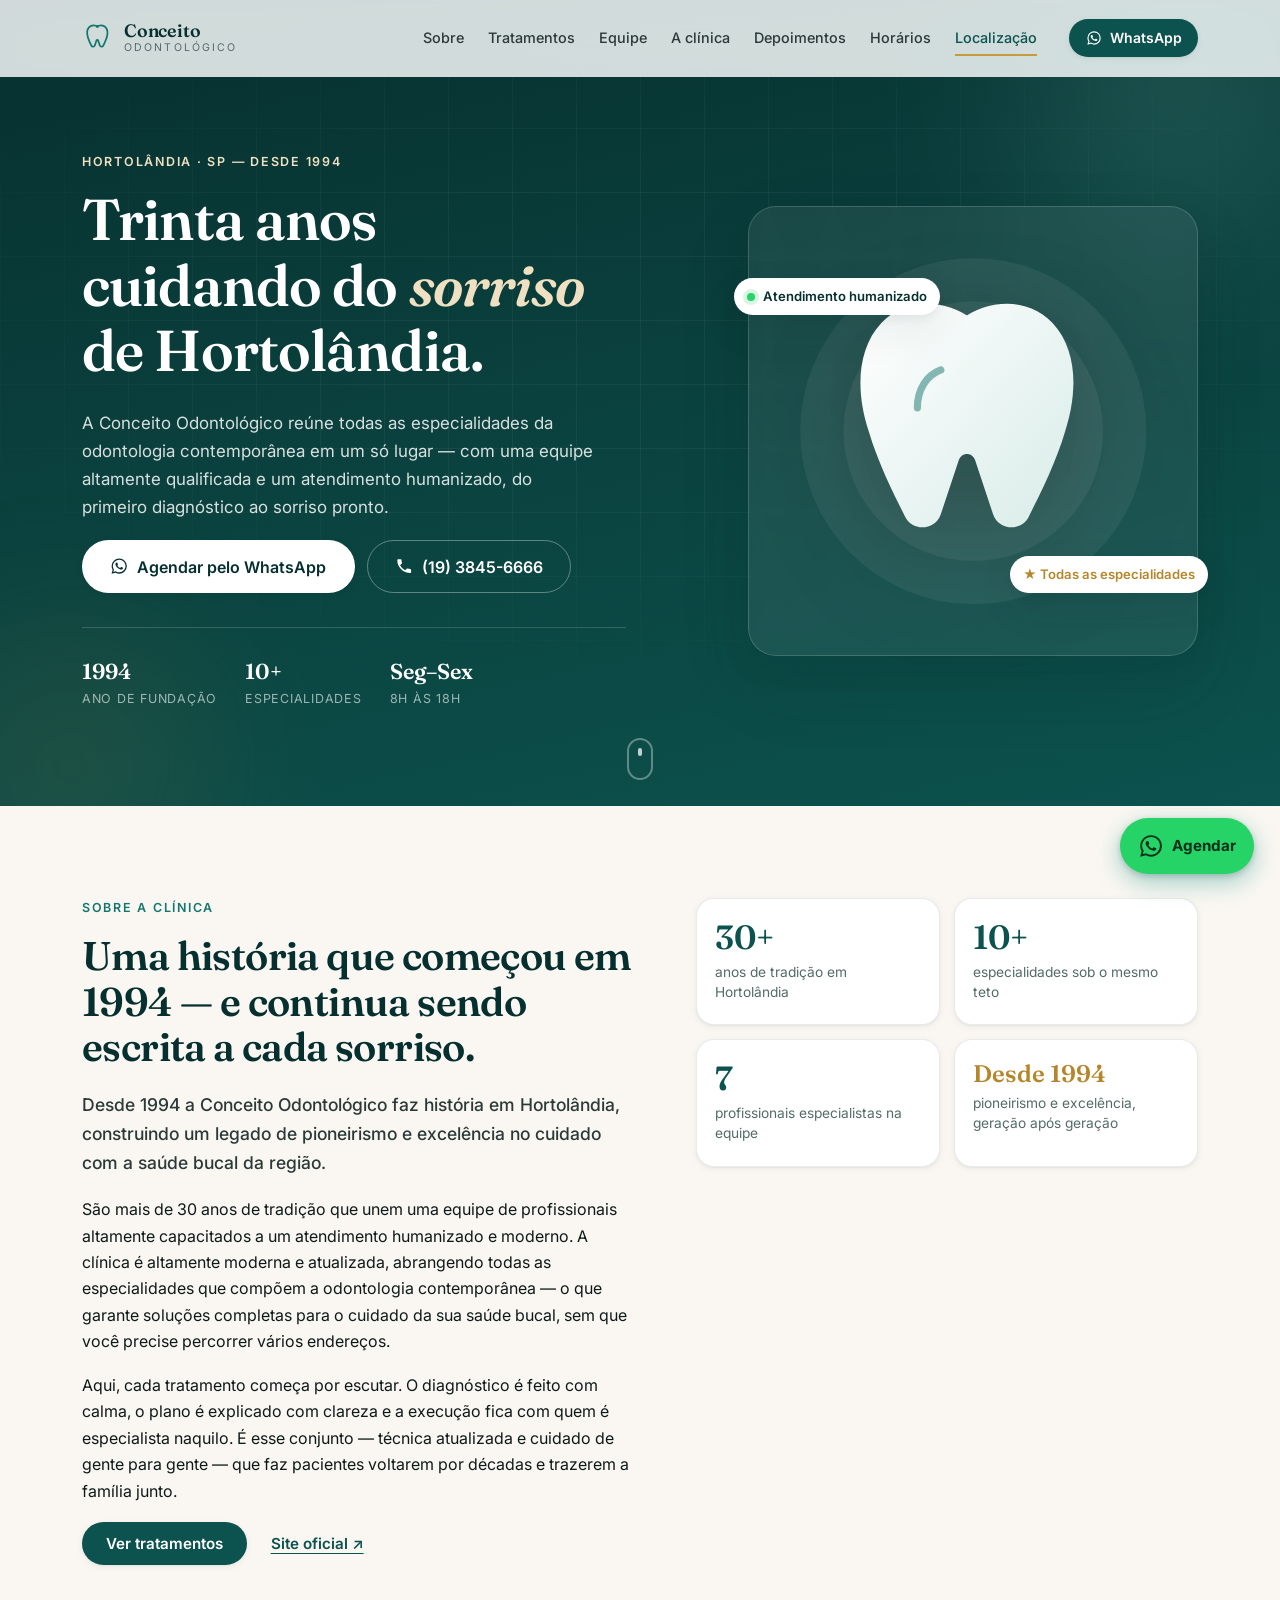
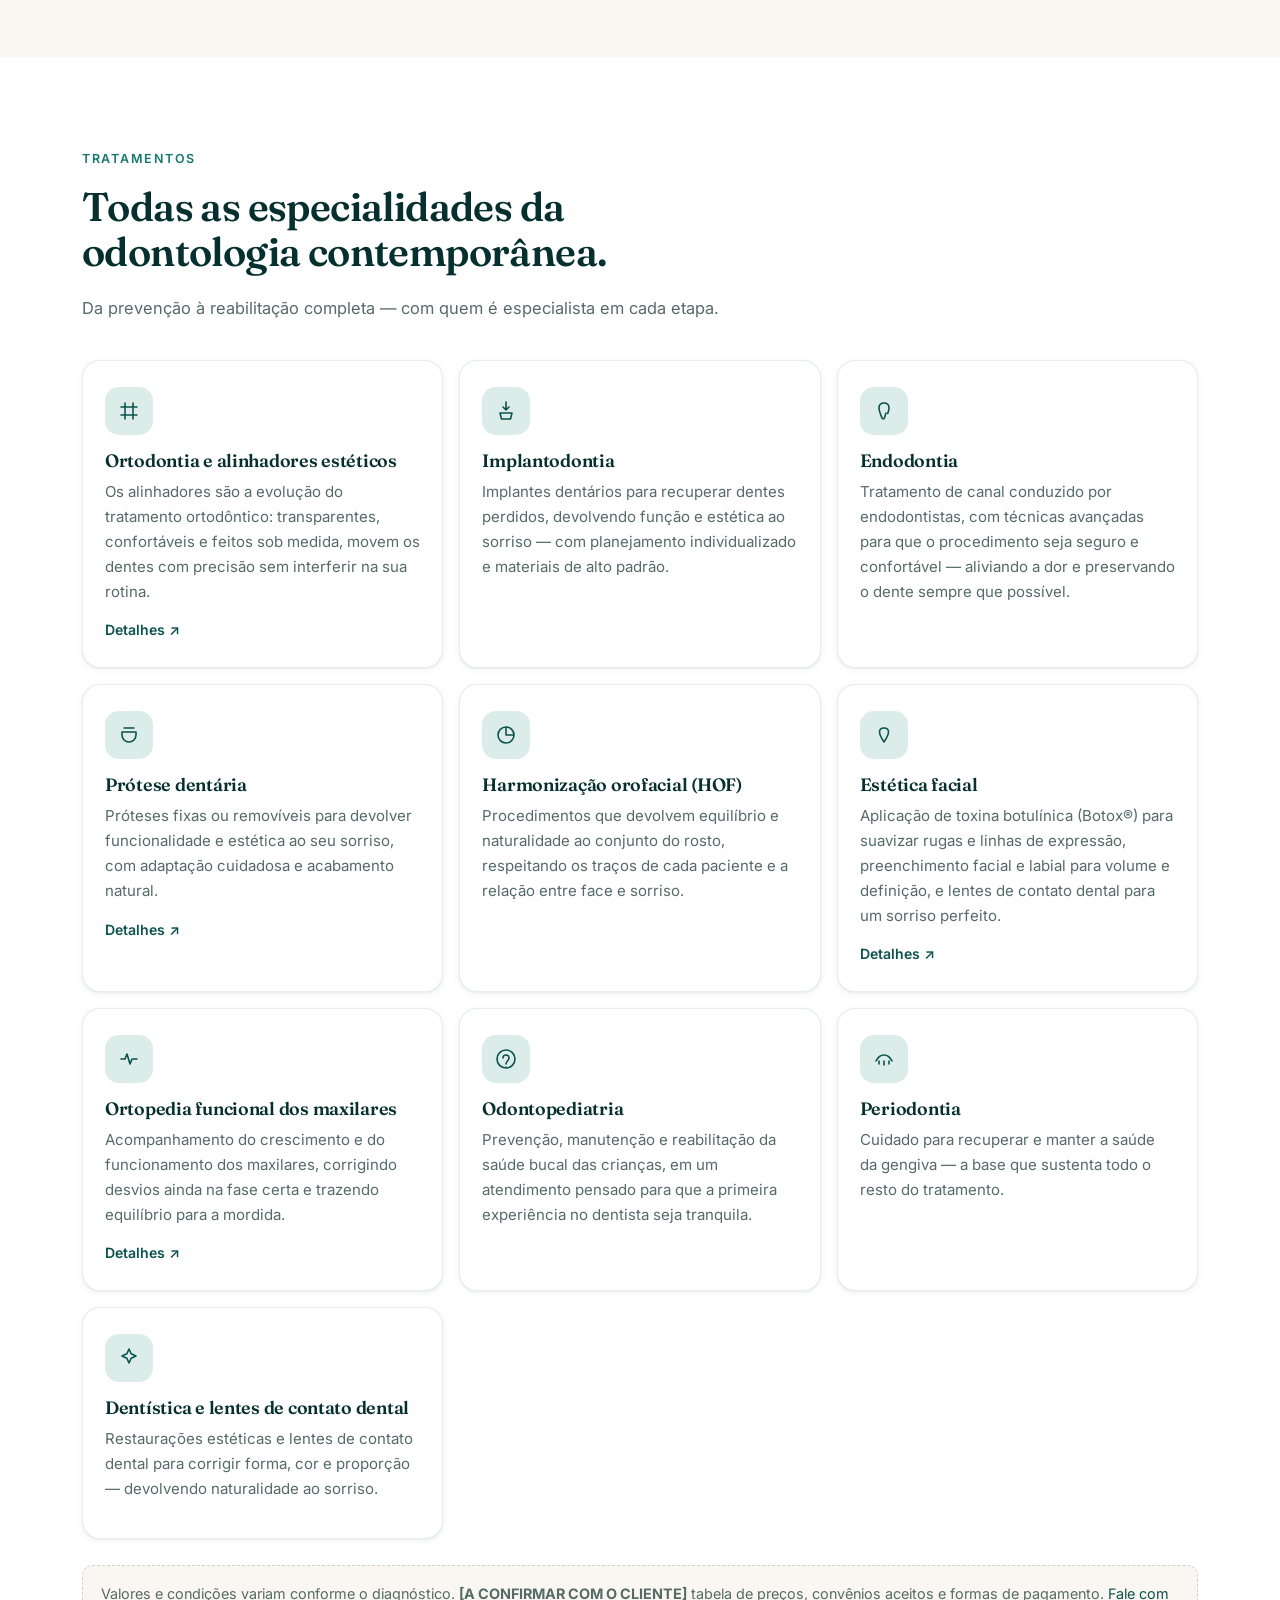
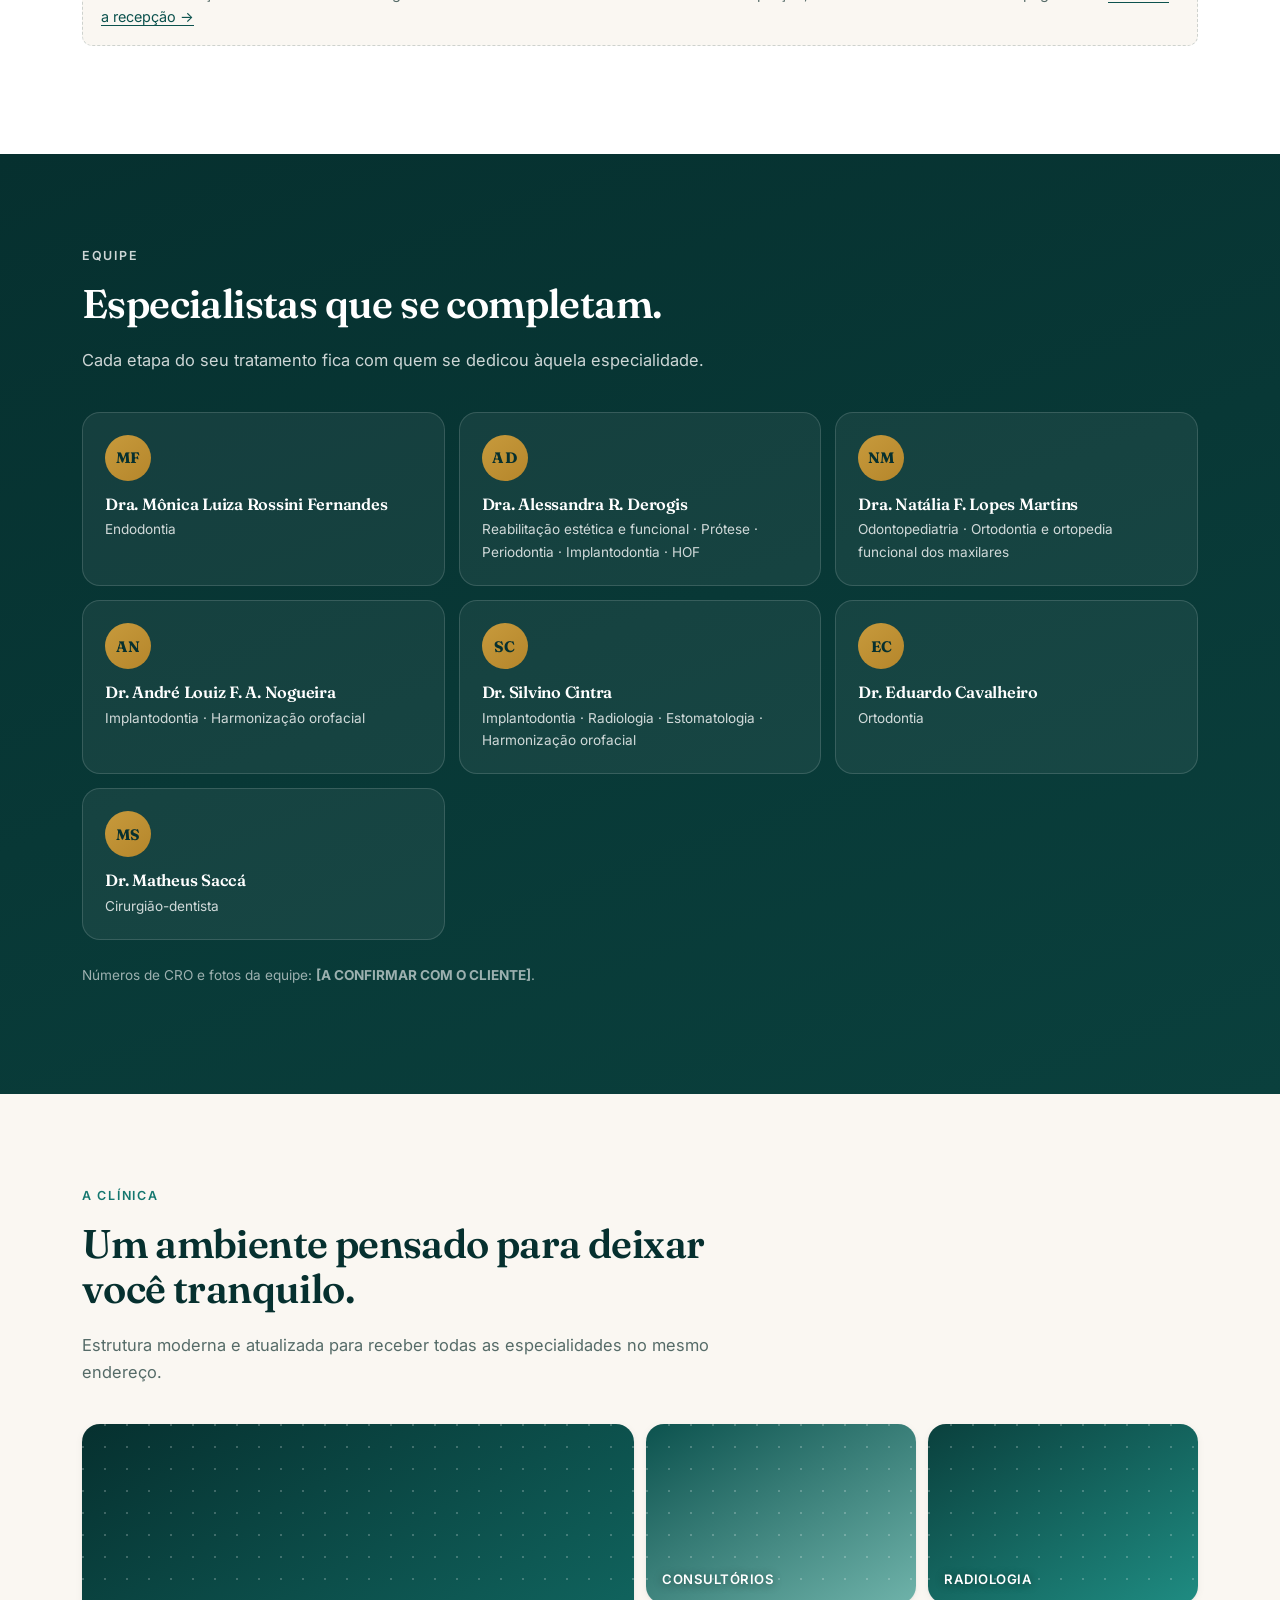
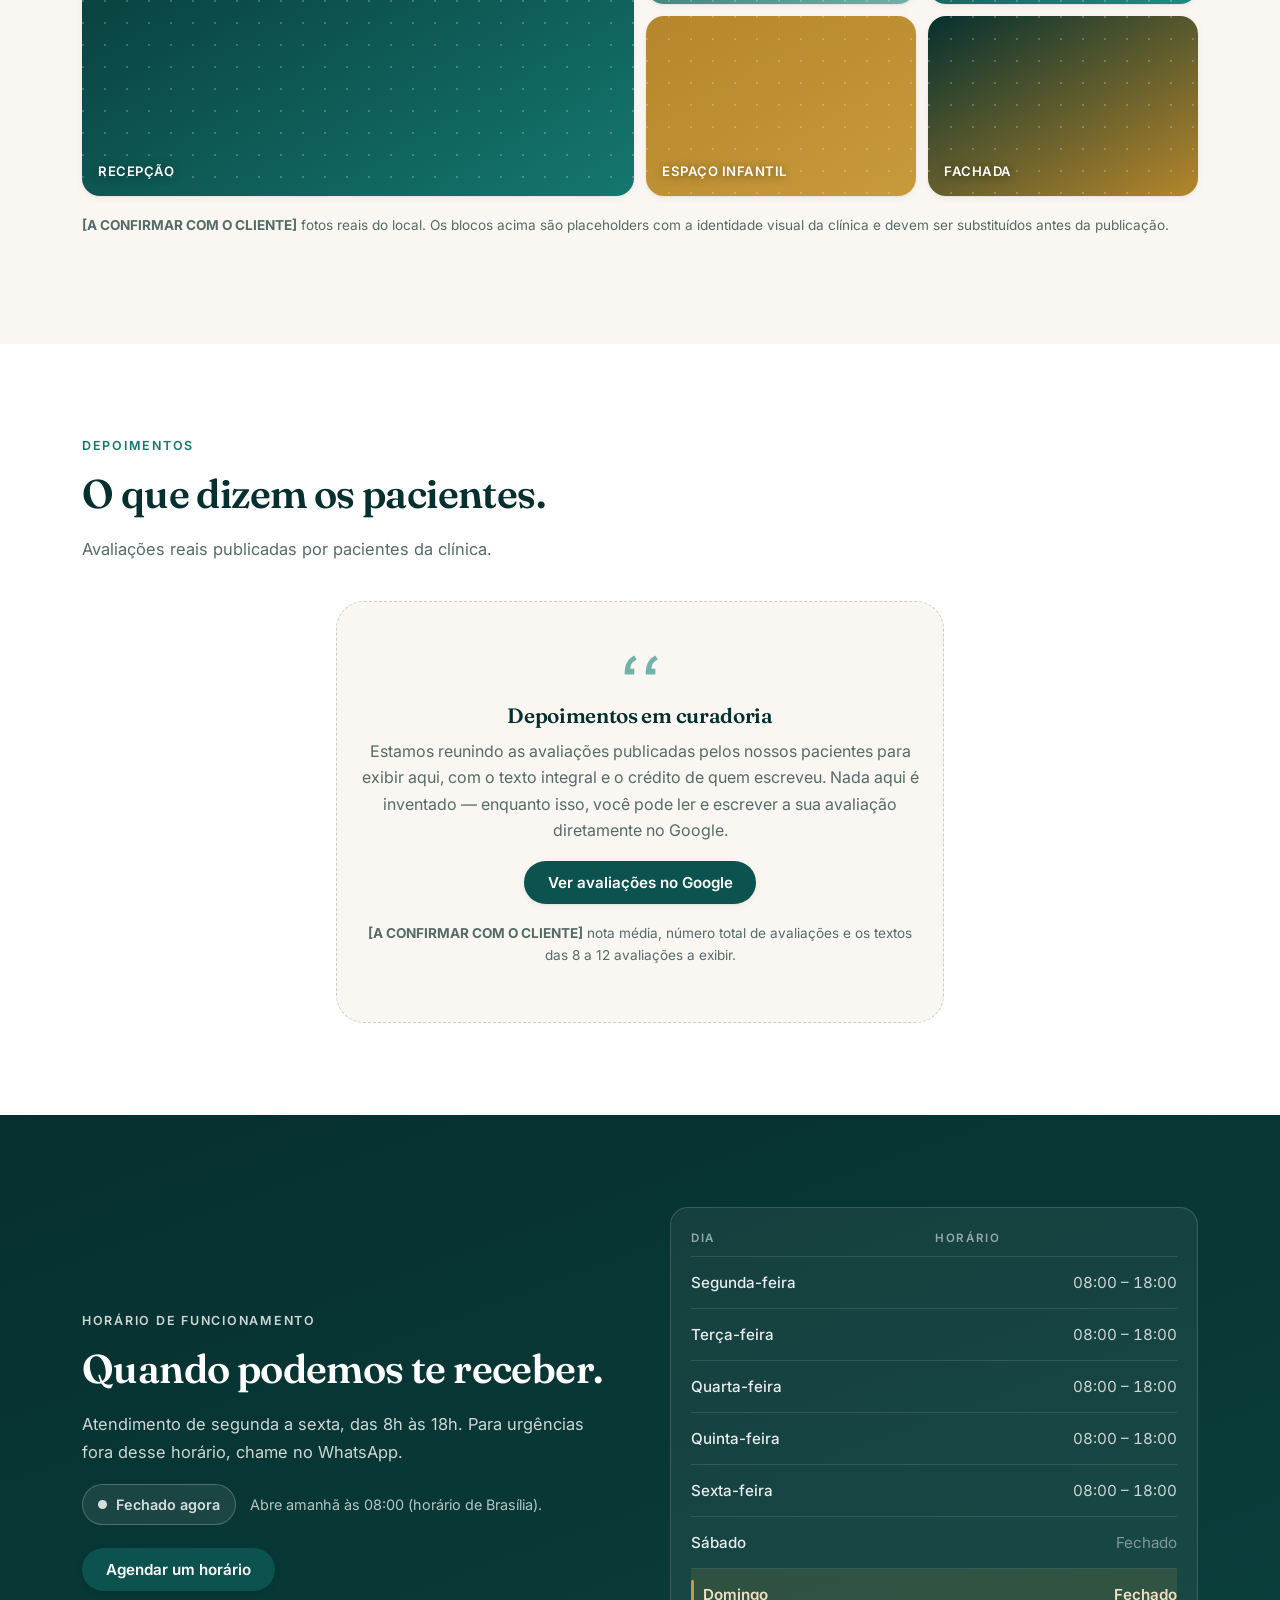
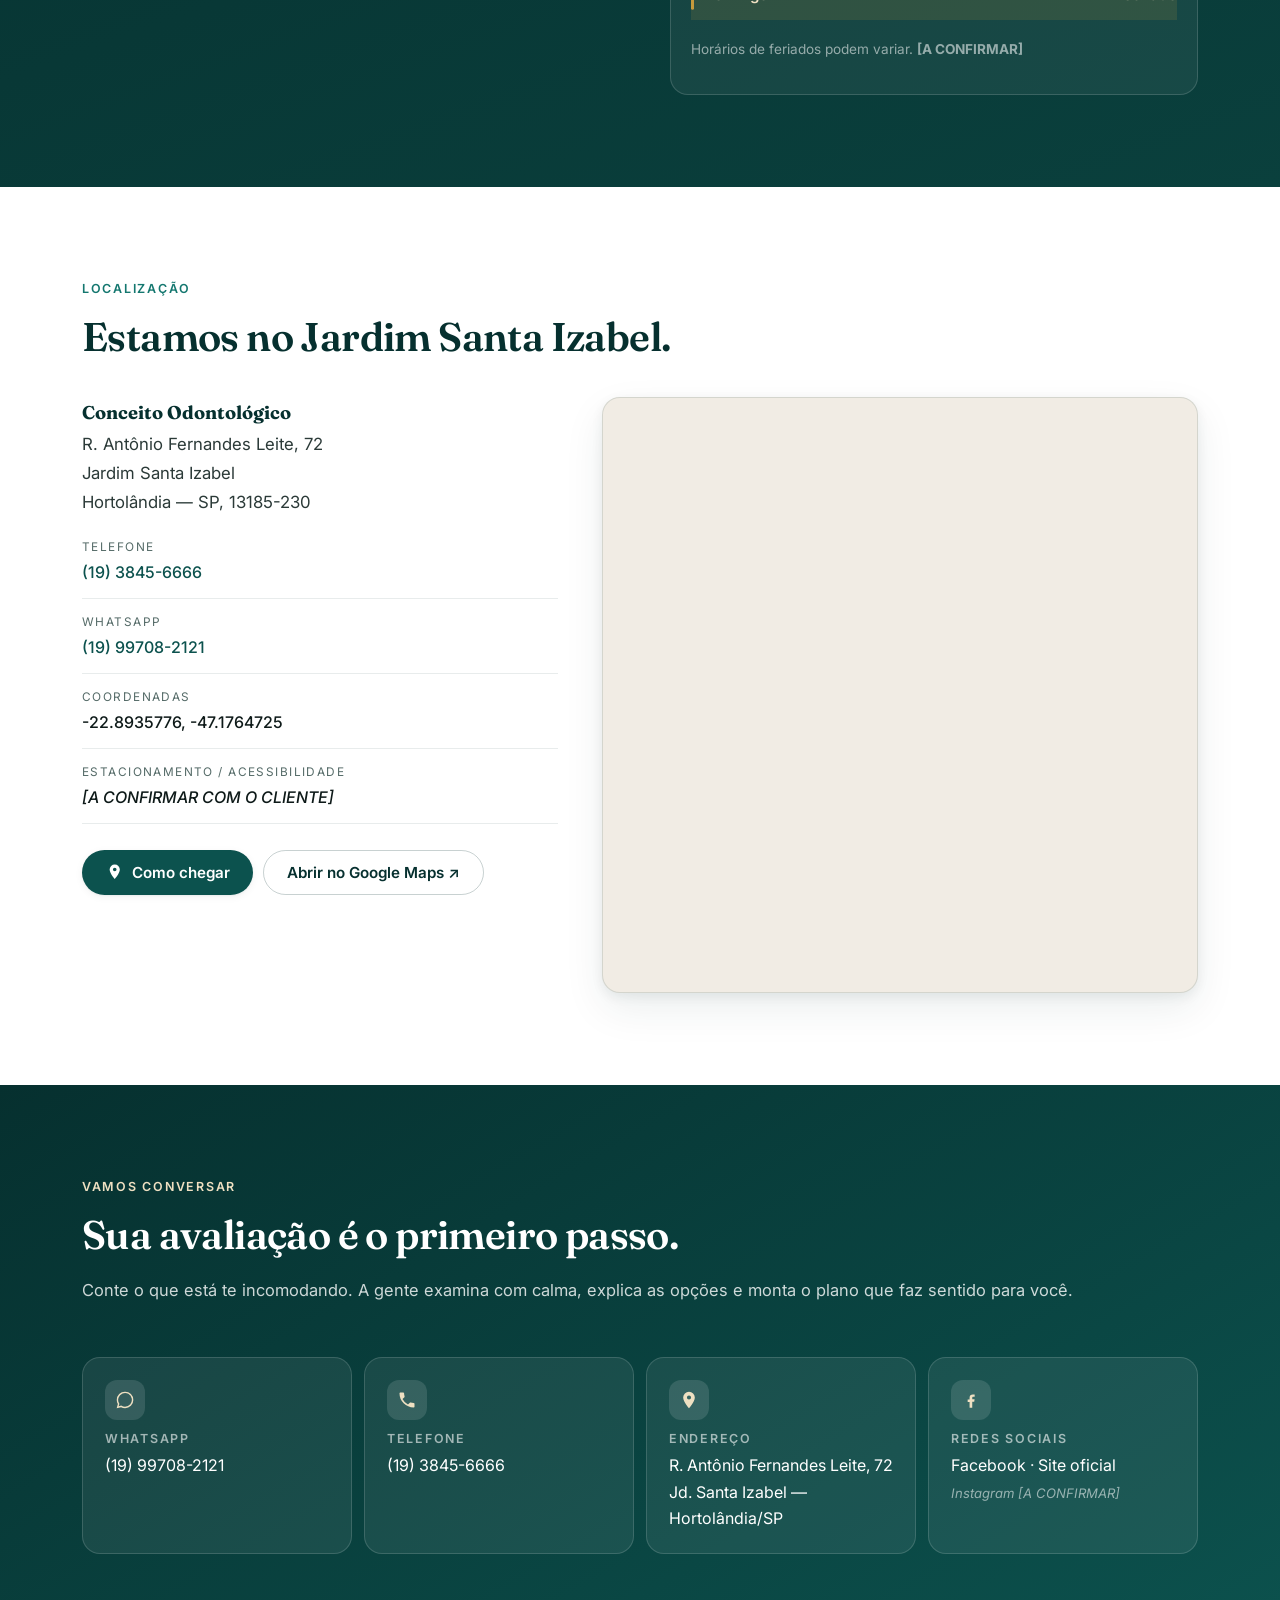
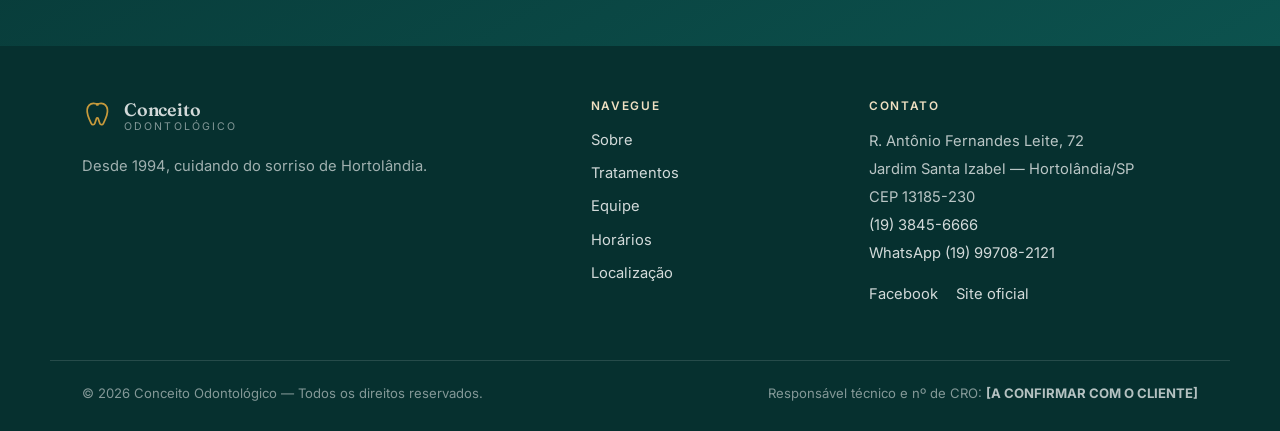
==== conceito-odontologico/conceito-odontologico.html @ 45c4c4d8 "Add single-file HTML build of the site Adds build-standalone.py, which inlines css/styles.css, js/ma" ====
<!DOCTYPE html>
<html lang="pt-BR">
<head>
<meta charset="utf-8">
<meta name="viewport" content="width=device-width, initial-scale=1, viewport-fit=cover">
<title>Conceito Odontológico — Clínica Odontológica em Hortolândia/SP | Desde 1994</title>
<meta name="description" content="Clínica odontológica completa em Hortolândia/SP desde 1994. Implantes, ortodontia e alinhadores, endodontia, prótese, odontopediatria e harmonização orofacial. R. Antônio Fernandes Leite, 72 — Jardim Santa Izabel. (19) 3845-6666.">
<meta name="theme-color" content="#06302F">
<meta name="author" content="Conceito Odontológico">
<link rel="canonical" href="https://conceitoodontologico.com.br/">
<link rel="icon" href="[data-uri]" type="image/svg+xml">
<link rel="apple-touch-icon" href="[data-uri]">

<!-- Open Graph / Social -->
<meta property="og:type" content="website">
<meta property="og:locale" content="pt_BR">
<meta property="og:site_name" content="Conceito Odontológico">
<meta property="og:title" content="Conceito Odontológico — 30 anos cuidando do sorriso de Hortolândia">
<meta property="og:description" content="Clínica odontológica completa em Hortolândia/SP desde 1994. Implantes, ortodontia, endodontia, prótese, odontopediatria e harmonização orofacial.">
<meta property="og:url" content="https://conceitoodontologico.com.br/">
<meta property="og:image" content="https://conceitoodontologico.com.br/assets/og-image.png">
<meta property="og:image:width" content="1200">
<meta property="og:image:height" content="630">
<meta property="og:image:alt" content="Conceito Odontológico — clínica odontológica em Hortolândia desde 1994">
<meta name="twitter:card" content="summary_large_image">
<meta name="twitter:title" content="Conceito Odontológico — 30 anos cuidando do sorriso de Hortolândia">
<meta name="twitter:description" content="Clínica odontológica completa em Hortolândia/SP desde 1994.">
<meta name="twitter:image" content="https://conceitoodontologico.com.br/assets/og-image.png">

<!-- Fontes -->
<link rel="preconnect" href="https://fonts.googleapis.com">
<link rel="preconnect" href="https://fonts.gstatic.com" crossorigin>
<link rel="stylesheet" href="https://fonts.googleapis.com/css2?family=Fraunces:opsz,wght@9..144,400;9..144,500;9..144,600;9..144,700&family=Inter:wght@400;500;600;700&display=swap">
<style>
/* =========================================================
   Conceito Odontológico — Hortolândia/SP
   Direção visual: verde petróleo (confiança clínica) +
   dourado suave (30 anos de tradição) sobre neutros quentes.
   Tipografia: Fraunces (títulos) + Inter (texto).
   Mobile-first. Sem frameworks.
   ========================================================= */

/* ---------- Tokens ---------- */
:root {
  --bone:        #FAF7F2;
  --bone-deep:   #F1ECE4;
  --white:       #FFFFFF;
  --ink:         #0E1A19;
  --ink-soft:    #2B3A38;
  --muted:       #556B68;

  --brand-900:   #06302F;
  --brand-800:   #0A403D;
  --brand-700:   #0C524E;
  --brand-500:   #14776F;
  --brand-300:   #6FB3AA;
  --brand-100:   #DCEDE9;

  --gold:        #B5862B;
  --gold-bright: #C79A3C;
  --gold-soft:   #EFE0C2;

  --wa:          #25D366;
  --wa-dark:     #128C7E;

  --radius-sm:   10px;
  --radius:      18px;
  --radius-lg:   28px;

  --shadow-sm:   0 1px 2px rgba(6,48,47,.06), 0 2px 8px rgba(6,48,47,.05);
  --shadow:      0 4px 12px rgba(6,48,47,.07), 0 16px 40px rgba(6,48,47,.08);
  --shadow-lg:   0 10px 30px rgba(6,48,47,.10), 0 30px 70px rgba(6,48,47,.12);

  --font-display: "Fraunces", "Iowan Old Style", Georgia, "Times New Roman", serif;
  --font-body:    "Inter", -apple-system, BlinkMacSystemFont, "Segoe UI", Roboto, Helvetica, Arial, sans-serif;

  --wrap:        1180px;
  --gutter:      20px;
  --header-h:    68px;

  --ease:        cubic-bezier(.22,.61,.36,1);
}

/* ---------- Reset ---------- */
*, *::before, *::after { box-sizing: border-box; }
html { -webkit-text-size-adjust: 100%; scroll-behavior: smooth; scroll-padding-top: calc(var(--header-h) + 12px); }
body {
  margin: 0;
  background: var(--white);
  color: var(--ink);
  font-family: var(--font-body);
  font-size: 1rem;
  line-height: 1.65;
  -webkit-font-smoothing: antialiased;
  overflow-x: hidden;
}
img, svg, iframe { max-width: 100%; }
img { height: auto; display: block; }
h1, h2, h3 { font-family: var(--font-display); font-weight: 600; line-height: 1.14; letter-spacing: -.015em; margin: 0 0 .5em; }
p { margin: 0 0 1.1em; }
a { color: var(--brand-700); text-decoration-thickness: 1px; text-underline-offset: 3px; }
ul { margin: 0; padding: 0; }
li { list-style: none; }
address { font-style: normal; }
table { border-collapse: collapse; width: 100%; }

@media (prefers-reduced-motion: reduce) {
  html { scroll-behavior: auto; }
  *, *::before, *::after { animation-duration: .01ms !important; animation-iteration-count: 1 !important; transition-duration: .01ms !important; }
}

/* ---------- Utilidades ---------- */
.wrap { width: 100%; max-width: var(--wrap); margin-inline: auto; padding-inline: var(--gutter); }
.sr-only {
  position: absolute; width: 1px; height: 1px; padding: 0; margin: -1px;
  overflow: hidden; clip: rect(0 0 0 0); white-space: nowrap; border: 0;
}
.skip-link {
  position: absolute; left: -9999px; top: 0; z-index: 200;
  background: var(--brand-900); color: var(--white);
  padding: 12px 18px; border-radius: 0 0 var(--radius-sm) 0; font-weight: 600;
}
.skip-link:focus { left: 0; }

:focus-visible {
  outline: 3px solid var(--gold-bright);
  outline-offset: 3px;
  border-radius: 4px;
}

.eyebrow {
  font-size: .78rem; font-weight: 600; letter-spacing: .14em; text-transform: uppercase;
  color: var(--brand-500); margin: 0 0 .9rem;
}
.eyebrow-light { color: var(--gold-soft); }

.ico { width: 1.15em; height: 1.15em; flex: none; }

/* ---------- Botões ---------- */
.btn {
  display: inline-flex; align-items: center; justify-content: center; gap: .55em;
  font-family: var(--font-body); font-weight: 600; font-size: .95rem; line-height: 1;
  padding: .85em 1.5em; border-radius: 999px; border: 1.5px solid transparent;
  text-decoration: none; cursor: pointer;
  transition: transform .22s var(--ease), background-color .22s var(--ease), box-shadow .22s var(--ease), color .22s var(--ease), border-color .22s var(--ease);
}
.btn:hover { transform: translateY(-2px); }
.btn:active { transform: translateY(0); }
.btn-sm { padding: .68em 1.1em; font-size: .875rem; }
.btn-lg { padding: 1em 1.7em; font-size: 1rem; }

.btn-primary { background: var(--brand-700); color: var(--white); box-shadow: var(--shadow-sm); }
.btn-primary:hover { background: var(--brand-900); box-shadow: var(--shadow); }

.btn-ghost { background: transparent; color: var(--brand-900); border-color: rgba(6,48,47,.22); }
.btn-ghost:hover { border-color: var(--brand-700); background: var(--brand-100); }
.btn-ghost.btn-dark { color: var(--brand-900); }

.btn-link {
  background: none; padding: .85em .2em; color: var(--brand-700);
  text-decoration: underline; text-underline-offset: 4px;
}
.btn-link:hover { color: var(--brand-900); }

/* ---------- Header ---------- */
.site-header {
  position: fixed; inset: 0 0 auto 0; z-index: 100;
  background: rgba(255,255,255,.82);
  backdrop-filter: saturate(160%) blur(14px);
  -webkit-backdrop-filter: saturate(160%) blur(14px);
  border-bottom: 1px solid transparent;
  transition: box-shadow .3s var(--ease), border-color .3s var(--ease), background-color .3s var(--ease);
}
.site-header.is-stuck { border-bottom-color: rgba(6,48,47,.10); box-shadow: 0 6px 24px rgba(6,48,47,.06); }
.header-inner { display: flex; align-items: center; gap: 12px; min-height: var(--header-h); }

.brand { display: inline-flex; align-items: center; gap: 10px; color: var(--brand-900); text-decoration: none; margin-right: auto; }
.brand-mark { width: 32px; height: 32px; color: var(--brand-500); flex: none; }
.brand-text { display: flex; flex-direction: column; line-height: 1; }
.brand-name { font-family: var(--font-display); font-weight: 600; font-size: 1.12rem; letter-spacing: -.01em; }
.brand-sub { font-size: .66rem; letter-spacing: .2em; text-transform: uppercase; color: var(--muted); margin-top: 3px; }

.nav-toggle {
  display: inline-flex; flex-direction: column; justify-content: center; gap: 5px;
  width: 44px; height: 44px; padding: 0 10px;
  background: none; border: 1px solid rgba(6,48,47,.14); border-radius: 12px; cursor: pointer;
}
.nav-toggle-bar { display: block; height: 2px; background: var(--brand-900); border-radius: 2px; transition: transform .25s var(--ease), opacity .2s var(--ease); }
.nav-toggle[aria-expanded="true"] .nav-toggle-bar:nth-child(1) { transform: translateY(7px) rotate(45deg); }
.nav-toggle[aria-expanded="true"] .nav-toggle-bar:nth-child(2) { opacity: 0; }
.nav-toggle[aria-expanded="true"] .nav-toggle-bar:nth-child(3) { transform: translateY(-7px) rotate(-45deg); }

.nav {
  position: fixed; inset: var(--header-h) 0 auto 0;
  background: var(--white);
  border-bottom: 1px solid rgba(6,48,47,.10);
  box-shadow: var(--shadow);
  padding: 8px var(--gutter) 22px;
  display: grid; gap: 14px;
  transform-origin: top;
  opacity: 0; visibility: hidden; transform: translateY(-10px);
  transition: opacity .25s var(--ease), transform .25s var(--ease), visibility .25s;
  max-height: calc(100dvh - var(--header-h)); overflow-y: auto;
}
.nav.is-open { opacity: 1; visibility: visible; transform: translateY(0); }
.nav-list { display: grid; gap: 2px; }
.nav-list a {
  display: block; padding: 12px 4px; color: var(--ink-soft); font-weight: 500;
  text-decoration: none; border-bottom: 1px solid rgba(6,48,47,.07);
}
.nav-list a:hover, .nav-list a.is-active { color: var(--brand-700); }
.nav-cta { justify-self: start; }

/* ---------- Hero ---------- */
.hero {
  position: relative; isolation: isolate; overflow: hidden;
  padding: calc(var(--header-h) + 54px) 0 72px;
  background: linear-gradient(168deg, var(--brand-900) 0%, var(--brand-800) 46%, var(--brand-700) 100%);
  color: var(--white);
}
.hero-bg { position: absolute; inset: 0; z-index: -1; }
.hero-glow { position: absolute; border-radius: 50%; filter: blur(80px); opacity: .5; }
.hero-glow-a { width: 460px; height: 460px; top: -140px; right: -130px; background: radial-gradient(circle, rgba(111,179,170,.55), transparent 70%); }
.hero-glow-b { width: 380px; height: 380px; bottom: -150px; left: -120px; background: radial-gradient(circle, rgba(199,154,60,.35), transparent 70%); }
.hero-grid {
  position: absolute; inset: 0;
  background-image: linear-gradient(rgba(255,255,255,.05) 1px, transparent 1px),
                    linear-gradient(90deg, rgba(255,255,255,.05) 1px, transparent 1px);
  background-size: 64px 64px;
  mask-image: radial-gradient(ellipse 80% 60% at 50% 40%, #000 30%, transparent 78%);
  -webkit-mask-image: radial-gradient(ellipse 80% 60% at 50% 40%, #000 30%, transparent 78%);
}
.hero-inner { display: grid; gap: 44px; }
.hero-copy { max-width: 34rem; }
.hero .eyebrow { color: var(--gold-soft); }
.hero-title { font-size: clamp(2.3rem, 9vw, 3.4rem); margin-bottom: .45em; }
.hero-title em { font-style: italic; color: var(--gold-soft); }
.hero-lead { font-size: 1.06rem; color: rgba(255,255,255,.84); max-width: 32rem; }
.hero-actions { display: flex; flex-wrap: wrap; gap: 12px; margin-bottom: 34px; }
.hero .btn-primary { background: var(--white); color: var(--brand-900); }
.hero .btn-primary:hover { background: var(--gold-soft); color: var(--brand-900); }
.hero .btn-ghost { color: var(--white); border-color: rgba(255,255,255,.34); }
.hero .btn-ghost:hover { background: rgba(255,255,255,.10); border-color: rgba(255,255,255,.7); }

.hero-badges { display: flex; flex-wrap: wrap; gap: 10px 28px; padding-top: 26px; border-top: 1px solid rgba(255,255,255,.16); }
.hero-badges li { display: flex; flex-direction: column; }
.hero-badges strong { font-family: var(--font-display); font-size: 1.35rem; font-weight: 600; color: var(--white); }
.hero-badges span { font-size: .78rem; letter-spacing: .06em; text-transform: uppercase; color: rgba(255,255,255,.6); }

.hero-art { position: relative; display: none; }
.hero-card {
  border-radius: var(--radius-lg);
  background: rgba(255,255,255,.07);
  border: 1px solid rgba(255,255,255,.16);
  backdrop-filter: blur(6px);
  padding: 26px;
  box-shadow: var(--shadow-lg);
}
.tooth-art { width: 100%; height: auto; display: block; filter: drop-shadow(0 22px 40px rgba(0,0,0,.28)); }
.hero-chip {
  position: absolute; display: inline-flex; align-items: center; gap: 8px;
  background: var(--white); color: var(--brand-900);
  font-size: .82rem; font-weight: 600;
  padding: .6em 1em; border-radius: 999px; box-shadow: var(--shadow);
  animation: float 6s ease-in-out infinite;
}
.hero-chip-1 { left: -14px; top: 16%; }
.hero-chip-2 { right: -10px; bottom: 14%; animation-delay: -3s; color: var(--gold); }
.hero-chip .dot { width: 8px; height: 8px; border-radius: 50%; background: var(--wa); box-shadow: 0 0 0 4px rgba(37,211,102,.18); }
@keyframes float { 0%,100% { transform: translateY(0); } 50% { transform: translateY(-9px); } }

.hero-scroll { display: none; }

/* ---------- Seções ---------- */
.section { padding: 64px 0; }
.section-bone { background: var(--bone); }
.section-deep { background: linear-gradient(160deg, var(--brand-900), var(--brand-800)); color: var(--white); }
.section-deep .section-title { color: var(--white); }
.section-deep .section-sub, .section-deep p { color: rgba(255,255,255,.8); }

.section-head { max-width: 44rem; margin-bottom: 38px; }
.section-title { font-size: clamp(1.7rem, 5.6vw, 2.5rem); color: var(--brand-900); }
.section-sub { color: var(--muted); font-size: 1.03rem; }
.lead { font-size: 1.1rem; color: var(--ink-soft); font-weight: 500; }

.grid-2 { display: grid; gap: 40px; }
.about-actions { display: flex; flex-wrap: wrap; align-items: center; gap: 10px 20px; }

/* ---------- Estatísticas ---------- */
.stat-grid { display: grid; grid-template-columns: repeat(2, 1fr); gap: 12px; }
.stat {
  background: var(--white); border: 1px solid rgba(6,48,47,.09);
  border-radius: var(--radius); padding: 22px 18px;
  box-shadow: var(--shadow-sm);
  transition: transform .3s var(--ease), box-shadow .3s var(--ease);
}
.stat:hover { transform: translateY(-4px); box-shadow: var(--shadow); }
.stat-wide .stat-label { max-width: 20ch; }
.stat-num { display: block; font-family: var(--font-display); font-size: 2.1rem; font-weight: 600; color: var(--brand-700); line-height: 1; }
.stat-num-sm { font-size: 1.5rem; color: var(--gold); }
.stat-label { display: block; margin-top: 8px; font-size: .86rem; color: var(--muted); line-height: 1.45; }

/* ---------- Cards de tratamento ---------- */
.card-grid { display: grid; gap: 16px; }
.card {
  position: relative;
  background: var(--white); border: 1px solid rgba(6,48,47,.09);
  border-radius: var(--radius); padding: 26px 22px 24px;
  box-shadow: var(--shadow-sm); overflow: hidden;
  transition: transform .3s var(--ease), box-shadow .3s var(--ease), border-color .3s var(--ease);
}
.card::after {
  content: ""; position: absolute; inset: auto 0 0 0; height: 3px;
  background: linear-gradient(90deg, var(--brand-500), var(--gold-bright));
  transform: scaleX(0); transform-origin: left; transition: transform .4s var(--ease);
}
.card:hover { transform: translateY(-5px); box-shadow: var(--shadow); border-color: rgba(6,48,47,.14); }
.card:hover::after { transform: scaleX(1); }
.card-icon {
  display: inline-flex; align-items: center; justify-content: center;
  width: 48px; height: 48px; border-radius: 14px;
  background: var(--brand-100); color: var(--brand-700); margin-bottom: 16px;
}
.card-icon svg { width: 24px; height: 24px; }
.card h3 { font-size: 1.12rem; color: var(--brand-900); }
.card p { font-size: .94rem; color: var(--muted); margin-bottom: .8em; }
.card-link { font-size: .88rem; font-weight: 600; color: var(--brand-700); text-decoration: none; }
.card-link:hover { text-decoration: underline; text-underline-offset: 4px; }
.card-grid-note {
  margin-top: 26px; font-size: .9rem; color: var(--muted);
  background: var(--bone); border: 1px dashed rgba(6,48,47,.18);
  border-radius: var(--radius-sm); padding: 16px 18px;
}
.section-bone .card-grid-note { background: var(--white); }

/* ---------- Equipe ---------- */
.team-grid { display: grid; gap: 14px; }
.member {
  background: rgba(255,255,255,.06); border: 1px solid rgba(255,255,255,.14);
  border-radius: var(--radius); padding: 22px;
  transition: transform .3s var(--ease), background-color .3s var(--ease);
}
.member:hover { transform: translateY(-4px); background: rgba(255,255,255,.11); }
.member-initials {
  display: inline-flex; align-items: center; justify-content: center;
  width: 46px; height: 46px; border-radius: 50%;
  background: linear-gradient(140deg, var(--gold-bright), var(--gold));
  color: var(--brand-900); font-family: var(--font-display); font-weight: 700; font-size: .95rem;
  letter-spacing: .02em; margin-bottom: 14px;
}
.member h3 { font-size: 1.02rem; color: var(--white); margin-bottom: .3em; }
.member-role { font-size: .85rem; color: rgba(255,255,255,.7); margin: 0; }
.team-note { margin-top: 24px; font-size: .85rem; color: rgba(255,255,255,.6) !important; }

/* ---------- Galeria ---------- */
.gallery { display: grid; gap: 12px; }
.tile {
  position: relative; border-radius: var(--radius); overflow: hidden;
  aspect-ratio: 4 / 3; box-shadow: var(--shadow-sm);
  transition: transform .35s var(--ease), box-shadow .35s var(--ease);
}
.tile:hover { transform: translateY(-4px) scale(1.006); box-shadow: var(--shadow); }
.tile img { width: 100%; height: 100%; object-fit: cover; }
.tile-art { position: absolute; inset: 0; }
.tile-art::after {
  content: ""; position: absolute; inset: 0;
  background-image: radial-gradient(circle at 1px 1px, rgba(255,255,255,.22) 1px, transparent 0);
  background-size: 22px 22px;
}
.tile-art-1 { background: linear-gradient(150deg, var(--brand-900), var(--brand-500)); }
.tile-art-2 { background: linear-gradient(150deg, var(--brand-700), var(--brand-300)); }
.tile-art-3 { background: linear-gradient(150deg, var(--brand-800), #1F8C82); }
.tile-art-4 { background: linear-gradient(150deg, var(--gold), var(--gold-bright)); }
.tile-art-5 { background: linear-gradient(150deg, var(--brand-900), var(--gold)); }
.tile-label {
  position: absolute; left: 16px; bottom: 14px; z-index: 2;
  font-size: .82rem; font-weight: 600; letter-spacing: .04em; text-transform: uppercase;
  color: var(--white); text-shadow: 0 1px 10px rgba(0,0,0,.45);
}
.gallery-note, .hours-note, .testimonial-empty-note {
  margin-top: 18px; font-size: .85rem; color: var(--muted);
}

/* ---------- Depoimentos ---------- */
.testimonial-grid { display: grid; gap: 16px; }
.testimonial {
  background: var(--bone); border: 1px solid rgba(6,48,47,.09);
  border-radius: var(--radius); padding: 24px 22px;
  display: flex; flex-direction: column; gap: 12px;
}
.testimonial-stars { color: var(--gold-bright); letter-spacing: .12em; font-size: .95rem; }
.testimonial-text { color: var(--ink-soft); font-size: .96rem; margin: 0; }
.testimonial-author { font-weight: 600; font-size: .9rem; color: var(--brand-900); margin: 0; }
.testimonial-source { font-size: .78rem; color: var(--muted); }

.testimonial-empty {
  text-align: center; max-width: 38rem; margin-inline: auto;
  background: var(--bone); border: 1px dashed rgba(6,48,47,.2);
  border-radius: var(--radius-lg); padding: 40px 24px;
}
.quote-mark { width: 46px; height: 46px; color: var(--brand-300); margin-bottom: 8px; }
.testimonial-empty h3 { font-size: 1.3rem; color: var(--brand-900); }
.testimonial-empty p { color: var(--muted); }

/* ---------- Horários ---------- */
.status-line { display: flex; flex-wrap: wrap; align-items: center; gap: 10px 14px; margin-bottom: 1.4em; }
.status-badge {
  display: inline-flex; align-items: center; gap: 9px;
  padding: .55em 1.05em; border-radius: 999px; font-weight: 600; font-size: .9rem;
  border: 1px solid transparent;
}
.status-dot { width: 9px; height: 9px; border-radius: 50%; background: currentColor; }
.status-open   { background: rgba(37,211,102,.14); color: #7BE8A8; border-color: rgba(37,211,102,.4); }
.status-closed { background: rgba(255,255,255,.08); color: rgba(255,255,255,.82); border-color: rgba(255,255,255,.22); }
.status-unknown{ background: rgba(255,255,255,.06); color: rgba(255,255,255,.6); border-color: rgba(255,255,255,.16); }
.status-detail { font-size: .9rem; color: rgba(255,255,255,.7); }

.hours-card {
  background: rgba(255,255,255,.06); border: 1px solid rgba(255,255,255,.15);
  border-radius: var(--radius); padding: 8px 20px 18px;
}
.hours-table th, .hours-table td { text-align: left; padding: 13px 0; font-size: .95rem; }
.hours-table thead th {
  font-size: .72rem; letter-spacing: .14em; text-transform: uppercase;
  color: rgba(255,255,255,.55); font-weight: 600; padding-bottom: 8px;
}
.hours-table tbody tr { border-top: 1px solid rgba(255,255,255,.12); }
.hours-table tbody th { font-weight: 500; color: rgba(255,255,255,.9); }
.hours-table td { color: rgba(255,255,255,.78); text-align: right; font-variant-numeric: tabular-nums; }
.hours-table td.closed { color: rgba(255,255,255,.45); }
.hours-table tr.is-today { background: rgba(199,154,60,.14); }
.hours-table tr.is-today th, .hours-table tr.is-today td { color: var(--gold-soft); font-weight: 600; }
.hours-table tr.is-today th { position: relative; padding-left: 12px; }
.hours-table tr.is-today th::before {
  content: ""; position: absolute; left: 0; top: 50%; transform: translateY(-50%);
  width: 3px; height: 60%; border-radius: 2px; background: var(--gold-bright);
}
.hours-note { color: rgba(255,255,255,.55) !important; }

/* ---------- Localização ---------- */
.location { display: grid; gap: 26px; }
.address { font-size: 1.05rem; line-height: 1.75; color: var(--ink-soft); margin-bottom: 1.2em; }
.address strong { font-family: var(--font-display); font-size: 1.15rem; color: var(--brand-900); }
.location-meta { margin: 0 0 26px; display: grid; gap: 14px; }
.location-meta div { display: grid; gap: 2px; padding-bottom: 12px; border-bottom: 1px solid rgba(6,48,47,.09); }
.location-meta dt { font-size: .74rem; letter-spacing: .12em; text-transform: uppercase; color: var(--muted); }
.location-meta dd { margin: 0; font-weight: 500; color: var(--ink); }
.location-meta a { color: var(--brand-700); text-decoration: none; }
.location-meta a:hover { text-decoration: underline; }
.location-actions { display: flex; flex-wrap: wrap; gap: 10px; }
.map-frame {
  border-radius: var(--radius); overflow: hidden;
  border: 1px solid rgba(6,48,47,.12); box-shadow: var(--shadow);
  aspect-ratio: 4 / 3; background: var(--bone-deep);
}
.map-frame iframe { width: 100%; height: 100%; border: 0; display: block; }

/* ---------- CTA final ---------- */
.cta-final { background: linear-gradient(150deg, var(--brand-900) 0%, var(--brand-700) 100%); color: var(--white); }
.cta-final .section-title { color: var(--white); }
.cta-final .section-sub { color: rgba(255,255,255,.8); }
.cta-inner { display: grid; gap: 34px; }
.contact-cards { display: grid; gap: 12px; }
.contact-card {
  background: rgba(255,255,255,.07); border: 1px solid rgba(255,255,255,.15);
  border-radius: var(--radius); padding: 22px;
  transition: transform .3s var(--ease), background-color .3s var(--ease);
}
.contact-card:hover { transform: translateY(-4px); background: rgba(255,255,255,.12); }
.contact-icon {
  display: inline-flex; align-items: center; justify-content: center;
  width: 40px; height: 40px; border-radius: 12px;
  background: rgba(255,255,255,.12); color: var(--gold-soft); margin-bottom: 12px;
}
.contact-icon svg { width: 20px; height: 20px; }
.contact-card h3 { font-size: .78rem; letter-spacing: .14em; text-transform: uppercase; color: rgba(255,255,255,.6); font-family: var(--font-body); font-weight: 600; }
.contact-card p { margin: 0; font-size: 1rem; color: rgba(255,255,255,.92); }
.contact-card a { color: var(--white); text-decoration: none; }
.contact-card a:hover { text-decoration: underline; text-underline-offset: 4px; color: var(--gold-soft); }
.tbc { font-size: .82rem; color: rgba(255,255,255,.55); }

/* ---------- Footer ---------- */
.site-footer { background: var(--brand-900); color: rgba(255,255,255,.72); padding: 54px 0 26px; font-size: .92rem; }
.footer-inner { display: grid; gap: 34px; }
.brand-footer { color: var(--white); }
.brand-footer .brand-mark { color: var(--gold-bright); }
.brand-footer .brand-sub { color: rgba(255,255,255,.5); }
.footer-tag { margin-top: 14px; max-width: 24rem; color: rgba(255,255,255,.62); }
.footer-h { font-family: var(--font-body); font-size: .74rem; letter-spacing: .14em; text-transform: uppercase; color: var(--gold-soft); margin-bottom: 14px; }
.footer-nav ul { display: grid; gap: 9px; }
.site-footer a { color: rgba(255,255,255,.82); text-decoration: none; }
.site-footer a:hover { color: var(--white); text-decoration: underline; text-underline-offset: 4px; }
.footer-contact address { line-height: 1.9; }
.footer-social { display: flex; flex-wrap: wrap; gap: 8px 18px; margin-top: 14px; }
.footer-bottom {
  display: grid; gap: 6px; margin-top: 38px; padding-top: 22px;
  border-top: 1px solid rgba(255,255,255,.13); font-size: .82rem; color: rgba(255,255,255,.5);
}
.footer-bottom p { margin: 0; }
.footer-legal strong { color: rgba(255,255,255,.7); }

/* ---------- WhatsApp flutuante ---------- */
.wa-float {
  position: fixed; right: 16px; bottom: 16px; z-index: 90;
  display: inline-flex; align-items: center; gap: 8px;
  height: 56px; padding: 0 18px;
  background: var(--wa); color: #06301B; text-decoration: none;
  border-radius: 999px; font-weight: 700; font-size: .95rem;
  box-shadow: 0 8px 24px rgba(18,140,126,.4), 0 2px 6px rgba(0,0,0,.18);
  transition: transform .25s var(--ease), box-shadow .25s var(--ease), background-color .25s var(--ease);
}
.wa-float svg { width: 26px; height: 26px; flex: none; }
.wa-float:hover { transform: translateY(-3px) scale(1.03); background: #1FBE5A; box-shadow: 0 12px 32px rgba(18,140,126,.5); }
.wa-float-label { display: none; }
@media (min-width: 480px) { .wa-float-label { display: inline; } }

/* ---------- Scroll reveal ---------- */
.reveal { opacity: 0; transform: translateY(22px); transition: opacity .7s var(--ease), transform .7s var(--ease); }
.reveal.is-visible { opacity: 1; transform: none; }
@media (prefers-reduced-motion: reduce) { .reveal { opacity: 1; transform: none; } }

/* =========================================================
   Breakpoints
   ========================================================= */
@media (min-width: 560px) {
  :root { --gutter: 28px; }
  .card-grid { grid-template-columns: repeat(2, 1fr); }
  .team-grid { grid-template-columns: repeat(2, 1fr); }
  .gallery { grid-template-columns: repeat(2, 1fr); }
  .contact-cards { grid-template-columns: repeat(2, 1fr); }
  .testimonial-grid { grid-template-columns: repeat(2, 1fr); }
  .footer-bottom { grid-template-columns: 1fr auto; align-items: center; }
}

@media (min-width: 860px) {
  :root { --header-h: 76px; --gutter: 32px; }
  .section { padding: 92px 0; }
  .hero { padding: calc(var(--header-h) + 76px) 0 96px; }

  .nav-toggle { display: none; }
  .nav {
    position: static; display: flex; align-items: center; gap: 22px;
    background: none; box-shadow: none; border: 0; padding: 0;
    opacity: 1; visibility: visible; transform: none; max-height: none; overflow: visible;
  }
  .nav-list { display: flex; gap: 4px; }
  .nav-list a { border: 0; padding: 8px 10px; font-size: .9rem; border-radius: 8px; position: relative; }
  .nav-list a::after {
    content: ""; position: absolute; left: 10px; right: 10px; bottom: 2px; height: 2px;
    background: var(--gold-bright); transform: scaleX(0); transform-origin: left;
    transition: transform .25s var(--ease);
  }
  .nav-list a:hover::after, .nav-list a.is-active::after { transform: scaleX(1); }

  .hero-inner { grid-template-columns: 1.15fr .85fr; align-items: center; gap: 56px; }
  .hero-art { display: block; }
  .hero-scroll {
    display: block; position: absolute; left: 50%; bottom: 26px; transform: translateX(-50%);
    width: 26px; height: 42px; border: 2px solid rgba(255,255,255,.35); border-radius: 14px;
  }
  .hero-scroll span {
    position: absolute; left: 50%; top: 8px; width: 4px; height: 8px; margin-left: -2px;
    background: rgba(255,255,255,.75); border-radius: 2px;
    animation: scrolldot 1.9s var(--ease) infinite;
  }
  @keyframes scrolldot { 0% { opacity: 0; transform: translateY(0); } 30% { opacity: 1; } 100% { opacity: 0; transform: translateY(14px); } }

  .grid-2 { grid-template-columns: 1.05fr .95fr; align-items: start; gap: 60px; }
  .grid-2-tight { grid-template-columns: 1fr 1fr; align-items: center; }
  .stat-grid { grid-template-columns: repeat(2, 1fr); gap: 14px; }
  .card-grid { grid-template-columns: repeat(3, 1fr); }
  .team-grid { grid-template-columns: repeat(3, 1fr); }
  .testimonial-grid { grid-template-columns: repeat(3, 1fr); }
  .contact-cards { grid-template-columns: repeat(4, 1fr); }

  .gallery { grid-template-columns: repeat(4, 1fr); grid-auto-rows: 180px; }
  .tile { aspect-ratio: auto; }
  .tile-lg { grid-column: span 2; grid-row: span 2; }

  .location { grid-template-columns: .9fr 1.1fr; gap: 44px; align-items: start; }
  .map-frame { aspect-ratio: 1 / 1; }

  .cta-inner { grid-template-columns: 1fr; }
  .footer-inner { grid-template-columns: 1.4fr .7fr 1fr; gap: 48px; }

  .wa-float { right: 26px; bottom: 26px; }
}

@media (min-width: 1080px) {
  .hero-title { font-size: 3.6rem; }
  .location { grid-template-columns: 1fr 1.25fr; }
}

</style>
</head>
<body>
<!-- Versão de arquivo único, gerada por build-standalone.py. Para editar, use os arquivos-fonte: index.html + css/styles.css + js/main.js -->

<a class="skip-link" href="#conteudo">Pular para o conteúdo principal</a>

<!-- ============ HEADER ============ -->
<header class="site-header" id="topo">
  <div class="wrap header-inner">
    <a class="brand" href="#topo" aria-label="Conceito Odontológico — início">
      <svg class="brand-mark" viewBox="0 0 40 40" aria-hidden="true" focusable="false">
        <path d="M20 6c-3.4-2.6-8.2-2.6-11 .4-3 3.2-3 8.4-1.6 13 1.1 3.6 2.8 7.1 4.3 10.2.9 1.9 3.6 1.7 4.3-.3l2.2-6.4c.3-.9 1.6-.9 1.9 0l2.2 6.4c.7 2 3.4 2.2 4.3.3 1.5-3.1 3.2-6.6 4.3-10.2 1.4-4.6 1.4-9.8-1.6-13-2.8-3-7.6-3-11-.4z" fill="none" stroke="currentColor" stroke-width="2.2" stroke-linejoin="round"/>
      </svg>
      <span class="brand-text">
        <span class="brand-name">Conceito</span>
        <span class="brand-sub">Odontológico</span>
      </span>
    </a>

    <button class="nav-toggle" id="navToggle" aria-expanded="false" aria-controls="navMenu" aria-label="Abrir menu de navegação">
      <span class="nav-toggle-bar"></span>
      <span class="nav-toggle-bar"></span>
      <span class="nav-toggle-bar"></span>
    </button>

    <nav class="nav" id="navMenu" aria-label="Navegação principal">
      <ul class="nav-list">
        <li><a href="#sobre">Sobre</a></li>
        <li><a href="#tratamentos">Tratamentos</a></li>
        <li><a href="#equipe">Equipe</a></li>
        <li><a href="#galeria">A clínica</a></li>
        <li><a href="#depoimentos">Depoimentos</a></li>
        <li><a href="#horarios">Horários</a></li>
        <li><a href="#localizacao">Localização</a></li>
      </ul>
      <a class="btn btn-primary btn-sm nav-cta" href="https://wa.me/5519997082121?text=Ol%C3%A1%21%20Gostaria%20de%20agendar%20uma%20avalia%C3%A7%C3%A3o%20na%20Conceito%20Odontol%C3%B3gico." target="_blank" rel="noopener">
        <svg class="ico" viewBox="0 0 24 24" aria-hidden="true"><path fill="currentColor" d="M12.04 2A9.9 9.9 0 0 0 2.1 11.9c0 1.75.46 3.46 1.34 4.97L2 22l5.27-1.38a9.9 9.9 0 0 0 4.77 1.22h.01A9.9 9.9 0 0 0 22 11.94 9.9 9.9 0 0 0 12.04 2Zm0 18.02a8.2 8.2 0 0 1-4.19-1.15l-.3-.18-3.13.82.84-3.05-.2-.31a8.2 8.2 0 1 1 6.98 3.87Zm4.5-6.15c-.24-.12-1.45-.72-1.68-.8-.22-.08-.39-.12-.55.12-.16.25-.63.8-.78.97-.14.16-.29.18-.53.06a6.7 6.7 0 0 1-3.35-2.93c-.25-.43.25-.4.72-1.33.08-.16.04-.3-.02-.42-.06-.12-.55-1.33-.76-1.82-.2-.48-.4-.41-.55-.42h-.47c-.16 0-.42.06-.64.3-.22.25-.84.83-.84 2.02s.86 2.34.98 2.5c.12.17 1.7 2.6 4.12 3.64 1.53.66 2.13.72 2.9.6.46-.06 1.45-.59 1.65-1.16.2-.57.2-1.06.14-1.16-.06-.1-.22-.17-.46-.29Z"/></svg>
        WhatsApp
      </a>
    </nav>
  </div>
</header>

<main id="conteudo">

<!-- ============ HERO ============ -->
<section class="hero" aria-labelledby="hero-title">
  <div class="hero-bg" aria-hidden="true">
    <div class="hero-glow hero-glow-a"></div>
    <div class="hero-glow hero-glow-b"></div>
    <div class="hero-grid"></div>
  </div>

  <div class="wrap hero-inner">
    <div class="hero-copy">
      <p class="eyebrow reveal">Hortolândia · SP — desde 1994</p>
      <h1 class="hero-title reveal" id="hero-title">
        Trinta anos cuidando do <em>sorriso</em> de Hortolândia.
      </h1>
      <p class="hero-lead reveal">
        A Conceito Odontológico reúne todas as especialidades da odontologia contemporânea
        em um só lugar — com uma equipe altamente qualificada e um atendimento humanizado,
        do primeiro diagnóstico ao sorriso pronto.
      </p>
      <div class="hero-actions reveal">
        <a class="btn btn-primary btn-lg" href="https://wa.me/5519997082121?text=Ol%C3%A1%21%20Gostaria%20de%20agendar%20uma%20avalia%C3%A7%C3%A3o%20na%20Conceito%20Odontol%C3%B3gico." target="_blank" rel="noopener">
          <svg class="ico" viewBox="0 0 24 24" aria-hidden="true"><path fill="currentColor" d="M12.04 2A9.9 9.9 0 0 0 2.1 11.9c0 1.75.46 3.46 1.34 4.97L2 22l5.27-1.38a9.9 9.9 0 0 0 4.77 1.22h.01A9.9 9.9 0 0 0 22 11.94 9.9 9.9 0 0 0 12.04 2Zm0 18.02a8.2 8.2 0 0 1-4.19-1.15l-.3-.18-3.13.82.84-3.05-.2-.31a8.2 8.2 0 1 1 6.98 3.87Zm4.5-6.15c-.24-.12-1.45-.72-1.68-.8-.22-.08-.39-.12-.55.12-.16.25-.63.8-.78.97-.14.16-.29.18-.53.06a6.7 6.7 0 0 1-3.35-2.93c-.25-.43.25-.4.72-1.33.08-.16.04-.3-.02-.42-.06-.12-.55-1.33-.76-1.82-.2-.48-.4-.41-.55-.42h-.47c-.16 0-.42.06-.64.3-.22.25-.84.83-.84 2.02s.86 2.34.98 2.5c.12.17 1.7 2.6 4.12 3.64 1.53.66 2.13.72 2.9.6.46-.06 1.45-.59 1.65-1.16.2-.57.2-1.06.14-1.16-.06-.1-.22-.17-.46-.29Z"/></svg>
          Agendar pelo WhatsApp
        </a>
        <a class="btn btn-ghost btn-lg" href="tel:+551938456666">
          <svg class="ico" viewBox="0 0 24 24" aria-hidden="true"><path fill="currentColor" d="M6.6 10.8a15.1 15.1 0 0 0 6.6 6.6l2.2-2.2c.3-.3.7-.4 1-.2 1.1.4 2.3.6 3.6.6.6 0 1 .4 1 1V20c0 .6-.4 1-1 1A17 17 0 0 1 3 4c0-.6.4-1 1-1h3.5c.6 0 1 .4 1 1 0 1.2.2 2.4.6 3.6.1.4 0 .7-.2 1l-2.3 2.2Z"/></svg>
          (19) 3845-6666
        </a>
      </div>

      <ul class="hero-badges reveal" role="list">
        <li><strong>1994</strong><span>ano de fundação</span></li>
        <li><strong>10+</strong><span>especialidades</span></li>
        <li><strong>Seg–Sex</strong><span>8h às 18h</span></li>
      </ul>
    </div>

    <div class="hero-art reveal" aria-hidden="true">
      <div class="hero-card hero-card-main">
        <svg viewBox="0 0 220 220" class="tooth-art" role="img" aria-hidden="true">
          <defs>
            <linearGradient id="tg" x1="0" y1="0" x2="1" y2="1">
              <stop offset="0%" stop-color="#ffffff"/>
              <stop offset="100%" stop-color="#D8ECE8"/>
            </linearGradient>
          </defs>
          <circle cx="110" cy="110" r="96" fill="rgba(255,255,255,.06)"/>
          <circle cx="110" cy="110" r="72" fill="rgba(255,255,255,.06)"/>
          <path d="M110 48c-16-12-38-12-51 2-14 15-14 39-7 60 5 17 13 33 20 47 4 9 17 8 20-1l10-30c1.5-4.5 7.5-4.5 9 0l10 30c3 9 16 10 20 1 7-14 15-30 20-47 7-21 7-45-7-60-13-14-35-14-51-2z" fill="url(#tg)"/>
          <path d="M92 76c-8 3-13 11-13 21" fill="none" stroke="#14776F" stroke-width="4" stroke-linecap="round" opacity=".5"/>
        </svg>
      </div>
      <div class="hero-chip hero-chip-1">
        <span class="dot"></span> Atendimento humanizado
      </div>
      <div class="hero-chip hero-chip-2">
        ★ Todas as especialidades
      </div>
    </div>
  </div>

  <a class="hero-scroll" href="#sobre" aria-label="Rolar para a seção Sobre">
    <span></span>
  </a>
</section>

<!-- ============ SOBRE ============ -->
<section class="section section-bone" id="sobre" aria-labelledby="sobre-title">
  <div class="wrap grid-2">
    <div class="reveal">
      <p class="eyebrow">Sobre a clínica</p>
      <h2 class="section-title" id="sobre-title">Uma história que começou em 1994 — e continua sendo escrita a cada sorriso.</h2>
      <p class="lead">
        Desde 1994 a Conceito Odontológico faz história em Hortolândia, construindo um legado
        de pioneirismo e excelência no cuidado com a saúde bucal da região.
      </p>
      <p>
        São mais de 30 anos de tradição que unem uma equipe de profissionais altamente
        capacitados a um atendimento humanizado e moderno. A clínica é altamente moderna e
        atualizada, abrangendo todas as especialidades que compõem a odontologia contemporânea
        — o que garante soluções completas para o cuidado da sua saúde bucal, sem que você
        precise percorrer vários endereços.
      </p>
      <p>
        Aqui, cada tratamento começa por escutar. O diagnóstico é feito com calma, o plano é
        explicado com clareza e a execução fica com quem é especialista naquilo. É esse
        conjunto — técnica atualizada e cuidado de gente para gente — que faz pacientes
        voltarem por décadas e trazerem a família junto.
      </p>
      <div class="about-actions">
        <a class="btn btn-primary" href="#tratamentos">Ver tratamentos</a>
        <a class="btn btn-link" href="https://conceitoodontologico.com.br/" target="_blank" rel="noopener">Site oficial ↗</a>
      </div>
    </div>

    <ul class="stat-grid reveal" role="list">
      <li class="stat">
        <span class="stat-num" data-count="30" data-suffix="+">30+</span>
        <span class="stat-label">anos de tradição em Hortolândia</span>
      </li>
      <li class="stat">
        <span class="stat-num" data-count="10" data-suffix="+">10+</span>
        <span class="stat-label">especialidades sob o mesmo teto</span>
      </li>
      <li class="stat">
        <span class="stat-num" data-count="7" data-suffix="">7</span>
        <span class="stat-label">profissionais especialistas na equipe</span>
      </li>
      <li class="stat stat-wide">
        <span class="stat-num stat-num-sm">Desde 1994</span>
        <span class="stat-label">pioneirismo e excelência, geração após geração</span>
      </li>
    </ul>
  </div>
</section>

<!-- ============ TRATAMENTOS ============ -->
<section class="section" id="tratamentos" aria-labelledby="trat-title">
  <div class="wrap">
    <header class="section-head reveal">
      <p class="eyebrow">Tratamentos</p>
      <h2 class="section-title" id="trat-title">Todas as especialidades da odontologia contemporânea.</h2>
      <p class="section-sub">
        Da prevenção à reabilitação completa — com quem é especialista em cada etapa.
      </p>
    </header>

    <ul class="card-grid" role="list">

      <li class="card reveal">
        <span class="card-icon" aria-hidden="true">
          <svg viewBox="0 0 24 24"><path fill="none" stroke="currentColor" stroke-width="1.6" stroke-linecap="round" stroke-linejoin="round" d="M4 8h16M4 16h16M8 4v16M16 4v16"/></svg>
        </span>
        <h3>Ortodontia e alinhadores estéticos</h3>
        <p>Os alinhadores são a evolução do tratamento ortodôntico: transparentes, confortáveis e feitos sob medida, movem os dentes com precisão sem interferir na sua rotina.</p>
        <a class="card-link" href="https://conceitoodontologico.com.br/tratamentos/ortodontia-e-alinhadores-esteticos/" target="_blank" rel="noopener">Detalhes <span aria-hidden="true">↗</span></a>
      </li>

      <li class="card reveal">
        <span class="card-icon" aria-hidden="true">
          <svg viewBox="0 0 24 24"><path fill="none" stroke="currentColor" stroke-width="1.6" stroke-linecap="round" stroke-linejoin="round" d="M12 3v8m0 0 3-3m-3 3-3-3m-3 6h12l-1.5 6h-9L6 14Z"/></svg>
        </span>
        <h3>Implantodontia</h3>
        <p>Implantes dentários para recuperar dentes perdidos, devolvendo função e estética ao sorriso — com planejamento individualizado e materiais de alto padrão.</p>
      </li>

      <li class="card reveal">
        <span class="card-icon" aria-hidden="true">
          <svg viewBox="0 0 24 24"><path fill="none" stroke="currentColor" stroke-width="1.6" stroke-linecap="round" stroke-linejoin="round" d="M12 4c-3 0-5 2-5 5 0 4 2 7 3 10 .4 1.2 2 1.2 2.4 0L14 14M12 4c3 0 5 2 5 5 0 2-.6 3.8-1.3 5.5"/></svg>
        </span>
        <h3>Endodontia</h3>
        <p>Tratamento de canal conduzido por endodontistas, com técnicas avançadas para que o procedimento seja seguro e confortável — aliviando a dor e preservando o dente sempre que possível.</p>
      </li>

      <li class="card reveal">
        <span class="card-icon" aria-hidden="true">
          <svg viewBox="0 0 24 24"><path fill="none" stroke="currentColor" stroke-width="1.6" stroke-linecap="round" stroke-linejoin="round" d="M5 9h14v3a7 7 0 0 1-7 7 7 7 0 0 1-7-7V9Zm2-4h10"/></svg>
        </span>
        <h3>Prótese dentária</h3>
        <p>Próteses fixas ou removíveis para devolver funcionalidade e estética ao seu sorriso, com adaptação cuidadosa e acabamento natural.</p>
        <a class="card-link" href="https://conceitoodontologico.com.br/tratamentos/protese-dentaria/" target="_blank" rel="noopener">Detalhes <span aria-hidden="true">↗</span></a>
      </li>

      <li class="card reveal">
        <span class="card-icon" aria-hidden="true">
          <svg viewBox="0 0 24 24"><path fill="none" stroke="currentColor" stroke-width="1.6" stroke-linecap="round" stroke-linejoin="round" d="M12 4a8 8 0 1 0 8 8m-8-8v8h8m-8-8a8 8 0 0 1 8 8"/></svg>
        </span>
        <h3>Harmonização orofacial (HOF)</h3>
        <p>Procedimentos que devolvem equilíbrio e naturalidade ao conjunto do rosto, respeitando os traços de cada paciente e a relação entre face e sorriso.</p>
      </li>

      <li class="card reveal">
        <span class="card-icon" aria-hidden="true">
          <svg viewBox="0 0 24 24"><path fill="none" stroke="currentColor" stroke-width="1.6" stroke-linecap="round" stroke-linejoin="round" d="M12 5c2.5 0 4.5 1.5 4.5 4S14 16 12 19c-2-3-4.5-7.5-4.5-10s2-4 4.5-4Z"/></svg>
        </span>
        <h3>Estética facial</h3>
        <p>Aplicação de toxina botulínica (Botox®) para suavizar rugas e linhas de expressão, preenchimento facial e labial para volume e definição, e lentes de contato dental para um sorriso perfeito.</p>
        <a class="card-link" href="https://conceitoodontologico.com.br/tratamentos/estetica-facial/" target="_blank" rel="noopener">Detalhes <span aria-hidden="true">↗</span></a>
      </li>

      <li class="card reveal">
        <span class="card-icon" aria-hidden="true">
          <svg viewBox="0 0 24 24"><path fill="none" stroke="currentColor" stroke-width="1.6" stroke-linecap="round" stroke-linejoin="round" d="M4 12h4l2-5 3 10 2-5h5"/></svg>
        </span>
        <h3>Ortopedia funcional dos maxilares</h3>
        <p>Acompanhamento do crescimento e do funcionamento dos maxilares, corrigindo desvios ainda na fase certa e trazendo equilíbrio para a mordida.</p>
        <a class="card-link" href="https://conceitoodontologico.com.br/tratamentos/ortopedia-funcional-dos-maxilares/" target="_blank" rel="noopener">Detalhes <span aria-hidden="true">↗</span></a>
      </li>

      <li class="card reveal">
        <span class="card-icon" aria-hidden="true">
          <svg viewBox="0 0 24 24"><path fill="none" stroke="currentColor" stroke-width="1.6" stroke-linecap="round" stroke-linejoin="round" d="M9 11a3 3 0 1 1 6 0c0 3-3 3-3 6m0 3h.01"/><circle cx="12" cy="12" r="9" fill="none" stroke="currentColor" stroke-width="1.6"/></svg>
        </span>
        <h3>Odontopediatria</h3>
        <p>Prevenção, manutenção e reabilitação da saúde bucal das crianças, em um atendimento pensado para que a primeira experiência no dentista seja tranquila.</p>
      </li>

      <li class="card reveal">
        <span class="card-icon" aria-hidden="true">
          <svg viewBox="0 0 24 24"><path fill="none" stroke="currentColor" stroke-width="1.6" stroke-linecap="round" stroke-linejoin="round" d="M4 14c2-4 5-6 8-6s6 2 8 6M7 14v3m5-3v4m5-4v3"/></svg>
        </span>
        <h3>Periodontia</h3>
        <p>Cuidado para recuperar e manter a saúde da gengiva — a base que sustenta todo o resto do tratamento.</p>
      </li>

      <li class="card reveal">
        <span class="card-icon" aria-hidden="true">
          <svg viewBox="0 0 24 24"><path fill="none" stroke="currentColor" stroke-width="1.6" stroke-linecap="round" stroke-linejoin="round" d="m12 3 2.2 4.8L19 10l-4.8 2.2L12 17l-2.2-4.8L5 10l4.8-2.2L12 3Z"/></svg>
        </span>
        <h3>Dentística e lentes de contato dental</h3>
        <p>Restaurações estéticas e lentes de contato dental para corrigir forma, cor e proporção — devolvendo naturalidade ao sorriso.</p>
      </li>

    </ul>

    <p class="card-grid-note reveal">
      Valores e condições variam conforme o diagnóstico.
      <strong>[A CONFIRMAR COM O CLIENTE]</strong> tabela de preços, convênios aceitos e formas de pagamento.
      <a href="https://wa.me/5519997082121?text=Ol%C3%A1%21%20Gostaria%20de%20informa%C3%A7%C3%B5es%20sobre%20tratamentos%20e%20valores." target="_blank" rel="noopener">Fale com a recepção →</a>
    </p>
  </div>
</section>

<!-- ============ EQUIPE ============ -->
<section class="section section-deep" id="equipe" aria-labelledby="equipe-title">
  <div class="wrap">
    <header class="section-head reveal">
      <p class="eyebrow eyebrow-light">Equipe</p>
      <h2 class="section-title" id="equipe-title">Especialistas que se completam.</h2>
      <p class="section-sub">
        Cada etapa do seu tratamento fica com quem se dedicou àquela especialidade.
      </p>
    </header>

    <ul class="team-grid" role="list">
      <li class="member reveal">
        <span class="member-initials" aria-hidden="true">MF</span>
        <h3>Dra. Mônica Luiza Rossini Fernandes</h3>
        <p class="member-role">Endodontia</p>
      </li>
      <li class="member reveal">
        <span class="member-initials" aria-hidden="true">AD</span>
        <h3>Dra. Alessandra R. Derogis</h3>
        <p class="member-role">Reabilitação estética e funcional · Prótese · Periodontia · Implantodontia · HOF</p>
      </li>
      <li class="member reveal">
        <span class="member-initials" aria-hidden="true">NM</span>
        <h3>Dra. Natália F. Lopes Martins</h3>
        <p class="member-role">Odontopediatria · Ortodontia e ortopedia funcional dos maxilares</p>
      </li>
      <li class="member reveal">
        <span class="member-initials" aria-hidden="true">AN</span>
        <h3>Dr. André Louiz F. A. Nogueira</h3>
        <p class="member-role">Implantodontia · Harmonização orofacial</p>
      </li>
      <li class="member reveal">
        <span class="member-initials" aria-hidden="true">SC</span>
        <h3>Dr. Silvino Cintra</h3>
        <p class="member-role">Implantodontia · Radiologia · Estomatologia · Harmonização orofacial</p>
      </li>
      <li class="member reveal">
        <span class="member-initials" aria-hidden="true">EC</span>
        <h3>Dr. Eduardo Cavalheiro</h3>
        <p class="member-role">Ortodontia</p>
      </li>
      <li class="member reveal">
        <span class="member-initials" aria-hidden="true">MS</span>
        <h3>Dr. Matheus Saccá</h3>
        <p class="member-role">Cirurgião-dentista</p>
      </li>
    </ul>
    <p class="team-note reveal">Números de CRO e fotos da equipe: <strong>[A CONFIRMAR COM O CLIENTE]</strong>.</p>
  </div>
</section>

<!-- ============ GALERIA ============ -->
<section class="section section-bone" id="galeria" aria-labelledby="galeria-title">
  <div class="wrap">
    <header class="section-head reveal">
      <p class="eyebrow">A clínica</p>
      <h2 class="section-title" id="galeria-title">Um ambiente pensado para deixar você tranquilo.</h2>
      <p class="section-sub">
        Estrutura moderna e atualizada para receber todas as especialidades no mesmo endereço.
      </p>
    </header>

    <!--
      GALERIA — SUBSTITUIR PELAS FOTOS REAIS
      Não foi possível baixar as fotos reais do perfil do Google (acesso de rede bloqueado
      nesta sessão). Os blocos abaixo usam a identidade visual da clínica como placeholder.
      Para trocar: coloque os arquivos em assets/galeria/ e troque cada <div class="tile-art">
      por <img src="assets/galeria/01.jpg" alt="descrição real" loading="lazy" width="800" height="600">
    -->
    <ul class="gallery" role="list">
      <li class="tile tile-lg reveal">
        <div class="tile-art tile-art-1" aria-hidden="true"></div>
        <span class="tile-label">Recepção</span>
      </li>
      <li class="tile reveal">
        <div class="tile-art tile-art-2" aria-hidden="true"></div>
        <span class="tile-label">Consultórios</span>
      </li>
      <li class="tile reveal">
        <div class="tile-art tile-art-3" aria-hidden="true"></div>
        <span class="tile-label">Radiologia</span>
      </li>
      <li class="tile reveal">
        <div class="tile-art tile-art-4" aria-hidden="true"></div>
        <span class="tile-label">Espaço infantil</span>
      </li>
      <li class="tile reveal">
        <div class="tile-art tile-art-5" aria-hidden="true"></div>
        <span class="tile-label">Fachada</span>
      </li>
    </ul>
    <p class="gallery-note reveal">
      <strong>[A CONFIRMAR COM O CLIENTE]</strong> fotos reais do local. Os blocos acima são
      placeholders com a identidade visual da clínica e devem ser substituídos antes da publicação.
    </p>
  </div>
</section>

<!-- ============ DEPOIMENTOS ============ -->
<section class="section" id="depoimentos" aria-labelledby="dep-title">
  <div class="wrap">
    <header class="section-head reveal">
      <p class="eyebrow">Depoimentos</p>
      <h2 class="section-title" id="dep-title">O que dizem os pacientes.</h2>
      <p class="section-sub">Avaliações reais publicadas por pacientes da clínica.</p>
    </header>

    <!--
      DEPOIMENTOS — 100% REAIS, NADA INVENTADO.
      Não foi possível ler as avaliações do Google nesta sessão (acesso de rede bloqueado).
      Para publicar depoimentos: preencha o array DEPOIMENTOS em js/main.js com o texto
      integral das avaliações reais do perfil do Google. Enquanto o array estiver vazio,
      esta seção mostra o convite honesto abaixo em vez de qualquer texto fictício.
    -->
    <div id="depoimentosGrid" class="testimonial-grid" hidden></div>

    <div id="depoimentosVazio" class="testimonial-empty reveal">
      <svg class="quote-mark" viewBox="0 0 48 48" aria-hidden="true"><path fill="currentColor" d="M18 34H8c0-9 1.6-15.6 10-20l2.6 4.2C15.4 21 14 24 14 28h4v6Zm22 0H30c0-9 1.6-15.6 10-20l2.6 4.2C37.4 21 36 24 36 28h4v6Z"/></svg>
      <h3>Depoimentos em curadoria</h3>
      <p>
        Estamos reunindo as avaliações publicadas pelos nossos pacientes para exibir aqui,
        com o texto integral e o crédito de quem escreveu. Nada aqui é inventado —
        enquanto isso, você pode ler e escrever a sua avaliação diretamente no Google.
      </p>
      <a class="btn btn-primary" href="https://www.google.com/maps/place/R.+Ant%C3%B4nio+Fernandes+Leite,+72+-+Jardim+Santa+Izabel,+Hortol%C3%A2ndia+-+SP,+13185-230/@-22.8935776,-47.1764725,17z" target="_blank" rel="noopener">
        Ver avaliações no Google
      </a>
      <p class="testimonial-empty-note">
        <strong>[A CONFIRMAR COM O CLIENTE]</strong> nota média, número total de avaliações e
        os textos das 8 a 12 avaliações a exibir.
      </p>
    </div>
  </div>
</section>

<!-- ============ HORÁRIOS ============ -->
<section class="section section-deep" id="horarios" aria-labelledby="hor-title">
  <div class="wrap grid-2 grid-2-tight">
    <div class="reveal">
      <p class="eyebrow eyebrow-light">Horário de funcionamento</p>
      <h2 class="section-title" id="hor-title">Quando podemos te receber.</h2>
      <p class="section-sub">
        Atendimento de segunda a sexta, das 8h às 18h. Para urgências fora desse horário,
        chame no WhatsApp.
      </p>
      <p class="status-line">
        <span id="statusBadge" class="status-badge status-unknown">
          <span class="status-dot"></span><span id="statusText">Verificando horário…</span>
        </span>
        <span id="statusDetail" class="status-detail"></span>
      </p>
      <a class="btn btn-primary" href="https://wa.me/5519997082121?text=Ol%C3%A1%21%20Gostaria%20de%20agendar%20um%20hor%C3%A1rio." target="_blank" rel="noopener">Agendar um horário</a>
    </div>

    <div class="hours-card reveal">
      <table class="hours-table">
        <caption class="sr-only">Horário de funcionamento da Conceito Odontológico</caption>
        <thead>
          <tr><th scope="col">Dia</th><th scope="col">Horário</th></tr>
        </thead>
        <tbody>
          <tr data-day="1"><th scope="row">Segunda-feira</th><td>08:00 – 18:00</td></tr>
          <tr data-day="2"><th scope="row">Terça-feira</th><td>08:00 – 18:00</td></tr>
          <tr data-day="3"><th scope="row">Quarta-feira</th><td>08:00 – 18:00</td></tr>
          <tr data-day="4"><th scope="row">Quinta-feira</th><td>08:00 – 18:00</td></tr>
          <tr data-day="5"><th scope="row">Sexta-feira</th><td>08:00 – 18:00</td></tr>
          <tr data-day="6"><th scope="row">Sábado</th><td class="closed">Fechado</td></tr>
          <tr data-day="0"><th scope="row">Domingo</th><td class="closed">Fechado</td></tr>
        </tbody>
      </table>
      <p class="hours-note">Horários de feriados podem variar. <strong>[A CONFIRMAR]</strong></p>
    </div>
  </div>
</section>

<!-- ============ LOCALIZAÇÃO ============ -->
<section class="section" id="localizacao" aria-labelledby="loc-title">
  <div class="wrap">
    <header class="section-head reveal">
      <p class="eyebrow">Localização</p>
      <h2 class="section-title" id="loc-title">Estamos no Jardim Santa Izabel.</h2>
    </header>

    <div class="location">
      <div class="location-info reveal">
        <address class="address">
          <strong>Conceito Odontológico</strong><br>
          R. Antônio Fernandes Leite, 72<br>
          Jardim Santa Izabel<br>
          Hortolândia — SP, 13185-230
        </address>
        <dl class="location-meta">
          <div><dt>Telefone</dt><dd><a href="tel:+551938456666">(19) 3845-6666</a></dd></div>
          <div><dt>WhatsApp</dt><dd><a href="https://wa.me/5519997082121" target="_blank" rel="noopener">(19) 99708-2121</a></dd></div>
          <div><dt>Coordenadas</dt><dd>-22.8935776, -47.1764725</dd></div>
          <div><dt>Estacionamento / acessibilidade</dt><dd><em>[A CONFIRMAR COM O CLIENTE]</em></dd></div>
        </dl>
        <div class="location-actions">
          <a class="btn btn-primary" href="https://www.google.com/maps/dir/?api=1&destination=-22.8935776,-47.1764725" target="_blank" rel="noopener">
            <svg class="ico" viewBox="0 0 24 24" aria-hidden="true"><path fill="currentColor" d="M12 2a7 7 0 0 0-7 7c0 5.2 7 13 7 13s7-7.8 7-13a7 7 0 0 0-7-7Zm0 9.5A2.5 2.5 0 1 1 12 6.5a2.5 2.5 0 0 1 0 5Z"/></svg>
            Como chegar
          </a>
          <a class="btn btn-ghost btn-dark" href="https://www.google.com/maps/place/R.+Ant%C3%B4nio+Fernandes+Leite,+72+-+Jardim+Santa+Izabel,+Hortol%C3%A2ndia+-+SP,+13185-230/@-22.8935776,-47.1764725,17z" target="_blank" rel="noopener">Abrir no Google Maps ↗</a>
        </div>
      </div>

      <div class="map-frame reveal">
        <iframe
          title="Mapa com a localização da Conceito Odontológico — R. Antônio Fernandes Leite, 72, Hortolândia/SP"
          src="https://www.google.com/maps?q=-22.8935776,-47.1764725&hl=pt-BR&z=17&output=embed"
          loading="lazy"
          referrerpolicy="no-referrer-when-downgrade"
          allowfullscreen></iframe>
      </div>
    </div>
  </div>
</section>

<!-- ============ CONTATO / CTA FINAL ============ -->
<section class="section cta-final" id="contato" aria-labelledby="cta-title">
  <div class="wrap cta-inner">
    <div class="reveal">
      <p class="eyebrow eyebrow-light">Vamos conversar</p>
      <h2 class="section-title" id="cta-title">Sua avaliação é o primeiro passo.</h2>
      <p class="section-sub">
        Conte o que está te incomodando. A gente examina com calma, explica as opções
        e monta o plano que faz sentido para você.
      </p>
    </div>

    <ul class="contact-cards" role="list">
      <li class="contact-card reveal">
        <span class="contact-icon" aria-hidden="true">
          <svg viewBox="0 0 24 24"><path fill="currentColor" d="M12.04 2A9.9 9.9 0 0 0 2.1 11.9c0 1.75.46 3.46 1.34 4.97L2 22l5.27-1.38a9.9 9.9 0 0 0 4.77 1.22h.01A9.9 9.9 0 0 0 22 11.94 9.9 9.9 0 0 0 12.04 2Zm0 18.02a8.2 8.2 0 0 1-4.19-1.15l-.3-.18-3.13.82.84-3.05-.2-.31a8.2 8.2 0 1 1 6.98 3.87Z"/></svg>
        </span>
        <h3>WhatsApp</h3>
        <p><a href="https://wa.me/5519997082121?text=Ol%C3%A1%21%20Gostaria%20de%20agendar%20uma%20avalia%C3%A7%C3%A3o." target="_blank" rel="noopener">(19) 99708-2121</a></p>
      </li>
      <li class="contact-card reveal">
        <span class="contact-icon" aria-hidden="true">
          <svg viewBox="0 0 24 24"><path fill="currentColor" d="M6.6 10.8a15.1 15.1 0 0 0 6.6 6.6l2.2-2.2c.3-.3.7-.4 1-.2 1.1.4 2.3.6 3.6.6.6 0 1 .4 1 1V20c0 .6-.4 1-1 1A17 17 0 0 1 3 4c0-.6.4-1 1-1h3.5c.6 0 1 .4 1 1 0 1.2.2 2.4.6 3.6.1.4 0 .7-.2 1l-2.3 2.2Z"/></svg>
        </span>
        <h3>Telefone</h3>
        <p><a href="tel:+551938456666">(19) 3845-6666</a></p>
      </li>
      <li class="contact-card reveal">
        <span class="contact-icon" aria-hidden="true">
          <svg viewBox="0 0 24 24"><path fill="currentColor" d="M12 2a7 7 0 0 0-7 7c0 5.2 7 13 7 13s7-7.8 7-13a7 7 0 0 0-7-7Zm0 9.5A2.5 2.5 0 1 1 12 6.5a2.5 2.5 0 0 1 0 5Z"/></svg>
        </span>
        <h3>Endereço</h3>
        <p><a href="#localizacao">R. Antônio Fernandes Leite, 72<br>Jd. Santa Izabel — Hortolândia/SP</a></p>
      </li>
      <li class="contact-card reveal">
        <span class="contact-icon" aria-hidden="true">
          <svg viewBox="0 0 24 24"><path fill="currentColor" d="M13.5 21v-7h2.4l.4-2.8h-2.8V9.4c0-.8.2-1.4 1.4-1.4H16.4V5.5c-.3 0-1.2-.1-2.3-.1-2.3 0-3.8 1.4-3.8 3.9v2.2H8v2.8h2.3v7h3.2Z"/></svg>
        </span>
        <h3>Redes sociais</h3>
        <p>
          <a href="https://www.facebook.com/conceitoodontologico/" target="_blank" rel="noopener">Facebook</a> ·
          <a href="https://conceitoodontologico.com.br/" target="_blank" rel="noopener">Site oficial</a><br>
          <em class="tbc">Instagram [A CONFIRMAR]</em>
        </p>
      </li>
    </ul>
  </div>
</section>

</main>

<!-- ============ FOOTER ============ -->
<footer class="site-footer">
  <div class="wrap footer-inner">
    <div class="footer-brand">
      <a class="brand brand-footer" href="#topo" aria-label="Conceito Odontológico — voltar ao topo">
        <svg class="brand-mark" viewBox="0 0 40 40" aria-hidden="true" focusable="false">
          <path d="M20 6c-3.4-2.6-8.2-2.6-11 .4-3 3.2-3 8.4-1.6 13 1.1 3.6 2.8 7.1 4.3 10.2.9 1.9 3.6 1.7 4.3-.3l2.2-6.4c.3-.9 1.6-.9 1.9 0l2.2 6.4c.7 2 3.4 2.2 4.3.3 1.5-3.1 3.2-6.6 4.3-10.2 1.4-4.6 1.4-9.8-1.6-13-2.8-3-7.6-3-11-.4z" fill="none" stroke="currentColor" stroke-width="2.2" stroke-linejoin="round"/>
        </svg>
        <span class="brand-text">
          <span class="brand-name">Conceito</span>
          <span class="brand-sub">Odontológico</span>
        </span>
      </a>
      <p class="footer-tag">Desde 1994, cuidando do sorriso de Hortolândia.</p>
    </div>

    <nav class="footer-nav" aria-label="Navegação do rodapé">
      <h2 class="footer-h">Navegue</h2>
      <ul>
        <li><a href="#sobre">Sobre</a></li>
        <li><a href="#tratamentos">Tratamentos</a></li>
        <li><a href="#equipe">Equipe</a></li>
        <li><a href="#horarios">Horários</a></li>
        <li><a href="#localizacao">Localização</a></li>
      </ul>
    </nav>

    <div class="footer-contact">
      <h2 class="footer-h">Contato</h2>
      <address>
        R. Antônio Fernandes Leite, 72<br>
        Jardim Santa Izabel — Hortolândia/SP<br>
        CEP 13185-230<br>
        <a href="tel:+551938456666">(19) 3845-6666</a><br>
        <a href="https://wa.me/5519997082121" target="_blank" rel="noopener">WhatsApp (19) 99708-2121</a>
      </address>
      <p class="footer-social">
        <a href="https://www.facebook.com/conceitoodontologico/" target="_blank" rel="noopener" aria-label="Facebook da Conceito Odontológico">Facebook</a>
        <a href="https://conceitoodontologico.com.br/" target="_blank" rel="noopener">Site oficial</a>
      </p>
    </div>
  </div>

  <div class="wrap footer-bottom">
    <p>© <span id="ano">2026</span> Conceito Odontológico — Todos os direitos reservados.</p>
    <p class="footer-legal">Responsável técnico e nº de CRO: <strong>[A CONFIRMAR COM O CLIENTE]</strong></p>
  </div>
</footer>

<!-- Botão flutuante de WhatsApp -->
<a class="wa-float" href="https://wa.me/5519997082121?text=Ol%C3%A1%21%20Gostaria%20de%20agendar%20uma%20avalia%C3%A7%C3%A3o%20na%20Conceito%20Odontol%C3%B3gico." target="_blank" rel="noopener" aria-label="Falar com a Conceito Odontológico no WhatsApp">
  <svg viewBox="0 0 24 24" aria-hidden="true"><path fill="currentColor" d="M12.04 2A9.9 9.9 0 0 0 2.1 11.9c0 1.75.46 3.46 1.34 4.97L2 22l5.27-1.38a9.9 9.9 0 0 0 4.77 1.22h.01A9.9 9.9 0 0 0 22 11.94 9.9 9.9 0 0 0 12.04 2Zm0 18.02a8.2 8.2 0 0 1-4.19-1.15l-.3-.18-3.13.82.84-3.05-.2-.31a8.2 8.2 0 1 1 6.98 3.87Zm4.5-6.15c-.24-.12-1.45-.72-1.68-.8-.22-.08-.39-.12-.55.12-.16.25-.63.8-.78.97-.14.16-.29.18-.53.06a6.7 6.7 0 0 1-3.35-2.93c-.25-.43.25-.4.72-1.33.08-.16.04-.3-.02-.42-.06-.12-.55-1.33-.76-1.82-.2-.48-.4-.41-.55-.42h-.47c-.16 0-.42.06-.64.3-.22.25-.84.83-.84 2.02s.86 2.34.98 2.5c.12.17 1.7 2.6 4.12 3.64 1.53.66 2.13.72 2.9.6.46-.06 1.45-.59 1.65-1.16.2-.57.2-1.06.14-1.16-.06-.1-.22-.17-.46-.29Z"/></svg>
  <span class="wa-float-label">Agendar</span>
</a>

<!-- ============ DADOS ESTRUTURADOS (JSON-LD) ============ -->
<script type="application/ld+json">
{
  "@context": "https://schema.org",
  "@type": "Dentist",
  "@id": "https://conceitoodontologico.com.br/#clinica",
  "name": "Conceito Odontológico",
  "alternateName": "Conceito Odontológico Clínica Odontológica",
  "description": "Clínica odontológica em Hortolândia/SP desde 1994, com todas as especialidades da odontologia contemporânea: endodontia, implantodontia, ortodontia e alinhadores estéticos, prótese dentária, odontopediatria, periodontia, ortopedia funcional dos maxilares, estética facial e harmonização orofacial.",
  "url": "https://conceitoodontologico.com.br/",
  "telephone": "+551938456666",
  "foundingDate": "1994",
  "priceRange": "$$",
  "image": "https://conceitoodontologico.com.br/assets/og-image.png",
  "address": {
    "@type": "PostalAddress",
    "streetAddress": "R. Antônio Fernandes Leite, 72",
    "addressLocality": "Hortolândia",
    "addressRegion": "SP",
    "postalCode": "13185-230",
    "addressCountry": "BR"
  },
  "geo": {
    "@type": "GeoCoordinates",
    "latitude": -22.8935776,
    "longitude": -47.1764725
  },
  "hasMap": "https://www.google.com/maps/place/R.+Ant%C3%B4nio+Fernandes+Leite,+72+-+Jardim+Santa+Izabel,+Hortol%C3%A2ndia+-+SP,+13185-230/@-22.8935776,-47.1764725,17z",
  "openingHoursSpecification": [
    {
      "@type": "OpeningHoursSpecification",
      "dayOfWeek": ["Monday", "Tuesday", "Wednesday", "Thursday", "Friday"],
      "opens": "08:00",
      "closes": "18:00"
    }
  ],
  "sameAs": [
    "https://www.facebook.com/conceitoodontologico/"
  ],
  "areaServed": {
    "@type": "City",
    "name": "Hortolândia"
  },
  "medicalSpecialty": "Dentistry",
  "availableService": [
    { "@type": "MedicalProcedure", "name": "Ortodontia e alinhadores estéticos" },
    { "@type": "MedicalProcedure", "name": "Implantodontia" },
    { "@type": "MedicalProcedure", "name": "Endodontia" },
    { "@type": "MedicalProcedure", "name": "Prótese dentária" },
    { "@type": "MedicalProcedure", "name": "Harmonização orofacial" },
    { "@type": "MedicalProcedure", "name": "Estética facial" },
    { "@type": "MedicalProcedure", "name": "Ortopedia funcional dos maxilares" },
    { "@type": "MedicalProcedure", "name": "Odontopediatria" },
    { "@type": "MedicalProcedure", "name": "Periodontia" },
    { "@type": "MedicalProcedure", "name": "Dentística e lentes de contato dental" }
  ]
}
</script>

<script>
/* =========================================================
   Conceito Odontológico — interações do site
   JS puro, sem dependências.
   ========================================================= */
(function () {
  'use strict';

  /* =======================================================
     1) DEPOIMENTOS
     -------------------------------------------------------
     IMPORTANTE: este array deve conter APENAS avaliações
     reais, copiadas na íntegra do perfil do Google (ou de
     outra plataforma onde o paciente publicou).
     NÃO preencher com texto inventado.

     Formato de cada item:
     {
       nome:  'João S.',                  // como aparece publicado, abreviado
       nota:  5,                          // 1 a 5, conforme a avaliação real
       texto: 'Texto integral da avaliação, sem resumir.',
       fonte: 'Google'                    // plataforma de origem
     }

     Enquanto o array estiver vazio, a seção exibe o bloco
     honesto de "depoimentos em curadoria" já presente no HTML.
     ======================================================= */
  var DEPOIMENTOS = [];

  /* =======================================================
     2) HORÁRIO DE FUNCIONAMENTO
     0 = domingo ... 6 = sábado. null = fechado.
     Fonte: site oficial (Seg–Sex 08:00–18:00).
     ======================================================= */
  var HORARIOS = {
    0: null,
    1: { abre: '08:00', fecha: '18:00' },
    2: { abre: '08:00', fecha: '18:00' },
    3: { abre: '08:00', fecha: '18:00' },
    4: { abre: '08:00', fecha: '18:00' },
    5: { abre: '08:00', fecha: '18:00' },
    6: null
  };
  var TZ = 'America/Sao_Paulo';
  var DIAS = ['domingo', 'segunda-feira', 'terça-feira', 'quarta-feira', 'quinta-feira', 'sexta-feira', 'sábado'];

  var $  = function (sel, ctx) { return (ctx || document).querySelector(sel); };
  var $$ = function (sel, ctx) { return Array.prototype.slice.call((ctx || document).querySelectorAll(sel)); };

  /* ------------------- Menu mobile ------------------- */
  function initNav() {
    var toggle = $('#navToggle');
    var menu = $('#navMenu');
    if (!toggle || !menu) return;

    function close() {
      menu.classList.remove('is-open');
      toggle.setAttribute('aria-expanded', 'false');
      toggle.setAttribute('aria-label', 'Abrir menu de navegação');
    }
    function open() {
      menu.classList.add('is-open');
      toggle.setAttribute('aria-expanded', 'true');
      toggle.setAttribute('aria-label', 'Fechar menu de navegação');
    }

    toggle.addEventListener('click', function () {
      if (menu.classList.contains('is-open')) { close(); } else { open(); }
    });

    $$('a', menu).forEach(function (link) {
      link.addEventListener('click', close);
    });

    document.addEventListener('keydown', function (e) {
      if (e.key === 'Escape' && menu.classList.contains('is-open')) {
        close();
        toggle.focus();
      }
    });

    window.addEventListener('resize', function () {
      if (window.innerWidth >= 860) close();
    });
  }

  /* ------------------- Header ao rolar ------------------- */
  function initHeader() {
    var header = $('.site-header');
    if (!header) return;
    var ticking = false;
    function update() {
      header.classList.toggle('is-stuck', window.scrollY > 8);
      ticking = false;
    }
    window.addEventListener('scroll', function () {
      if (!ticking) { window.requestAnimationFrame(update); ticking = true; }
    }, { passive: true });
    update();
  }

  /* ------------------- Link ativo na navegação ------------------- */
  function initScrollSpy() {
    var links = $$('.nav-list a');
    if (!links.length || !('IntersectionObserver' in window)) return;

    var map = {};
    var sections = [];
    links.forEach(function (link) {
      var id = link.getAttribute('href');
      if (!id || id.charAt(0) !== '#') return;
      var section = document.querySelector(id);
      if (section) { map[section.id] = link; sections.push(section); }
    });

    var observer = new IntersectionObserver(function (entries) {
      entries.forEach(function (entry) {
        if (!entry.isIntersecting) return;
        links.forEach(function (l) { l.classList.remove('is-active'); });
        var active = map[entry.target.id];
        if (active) active.classList.add('is-active');
      });
    }, { rootMargin: '-45% 0px -50% 0px', threshold: 0 });

    sections.forEach(function (s) { observer.observe(s); });
  }

  /* ------------------- Scroll reveal ------------------- */
  function initReveal() {
    var items = $$('.reveal');
    if (!items.length) return;

    var reduced = window.matchMedia('(prefers-reduced-motion: reduce)').matches;
    if (reduced || !('IntersectionObserver' in window)) {
      items.forEach(function (el) { el.classList.add('is-visible'); });
      return;
    }

    var observer = new IntersectionObserver(function (entries, obs) {
      entries.forEach(function (entry, i) {
        if (!entry.isIntersecting) return;
        var el = entry.target;
        window.setTimeout(function () { el.classList.add('is-visible'); }, Math.min(i * 70, 350));
        obs.unobserve(el);
      });
    }, { rootMargin: '0px 0px -8% 0px', threshold: 0.08 });

    items.forEach(function (el) { observer.observe(el); });
  }

  /* ------------------- Contadores ------------------- */
  function initCounters() {
    var nums = $$('.stat-num[data-count]');
    if (!nums.length) return;

    var reduced = window.matchMedia('(prefers-reduced-motion: reduce)').matches;
    if (reduced || !('IntersectionObserver' in window)) return;

    var observer = new IntersectionObserver(function (entries, obs) {
      entries.forEach(function (entry) {
        if (!entry.isIntersecting) return;
        var el = entry.target;
        var target = parseInt(el.getAttribute('data-count'), 10) || 0;
        var suffix = el.getAttribute('data-suffix') || '';
        var start = null;
        var dur = 1100;
        function step(ts) {
          if (start === null) start = ts;
          var p = Math.min((ts - start) / dur, 1);
          var eased = 1 - Math.pow(1 - p, 3);
          el.textContent = Math.round(target * eased) + suffix;
          if (p < 1) window.requestAnimationFrame(step);
        }
        el.textContent = '0' + suffix;
        window.requestAnimationFrame(step);
        obs.unobserve(el);
      });
    }, { threshold: 0.5 });

    nums.forEach(function (el) { observer.observe(el); });
  }

  /* ------------------- Aberto agora ------------------- */
  function agoraEmSaoPaulo() {
    var fmt = new Intl.DateTimeFormat('pt-BR', {
      timeZone: TZ, weekday: 'short', hour: '2-digit', minute: '2-digit', hour12: false
    });
    var partes = {};
    fmt.formatToParts(new Date()).forEach(function (p) { partes[p.type] = p.value; });

    var mapaDias = { dom: 0, seg: 1, ter: 2, qua: 3, qui: 4, sex: 5, sáb: 6, sab: 6 };
    var chave = String(partes.weekday || '').toLowerCase().replace('.', '').slice(0, 3);
    var dia = mapaDias[chave];
    if (dia === undefined) dia = new Date().getDay();

    var h = parseInt(partes.hour, 10);
    if (h === 24) h = 0;
    return { dia: dia, minutos: h * 60 + parseInt(partes.minute, 10) };
  }

  function paraMinutos(hhmm) {
    var p = hhmm.split(':');
    return parseInt(p[0], 10) * 60 + parseInt(p[1], 10);
  }

  function proximaAbertura(diaAtual) {
    for (var i = 1; i <= 7; i++) {
      var d = (diaAtual + i) % 7;
      if (HORARIOS[d]) {
        return { dia: d, abre: HORARIOS[d].abre, amanha: i === 1 };
      }
    }
    return null;
  }

  function initStatus() {
    var badge = $('#statusBadge');
    var texto = $('#statusText');
    var detalhe = $('#statusDetail');
    if (!badge || !texto) return;

    var agora = agoraEmSaoPaulo();
    var hoje = HORARIOS[agora.dia];

    // Destaca a linha de hoje na tabela
    var linhaHoje = document.querySelector('.hours-table tr[data-day="' + agora.dia + '"]');
    if (linhaHoje) linhaHoje.classList.add('is-today');

    badge.classList.remove('status-unknown');

    if (hoje && agora.minutos >= paraMinutos(hoje.abre) && agora.minutos < paraMinutos(hoje.fecha)) {
      badge.classList.add('status-open');
      texto.textContent = 'Aberto agora';
      if (detalhe) detalhe.textContent = 'Fecha às ' + hoje.fecha + ' (horário de Brasília).';
      return;
    }

    badge.classList.add('status-closed');
    texto.textContent = 'Fechado agora';

    if (detalhe) {
      if (hoje && agora.minutos < paraMinutos(hoje.abre)) {
        detalhe.textContent = 'Abre hoje às ' + hoje.abre + ' (horário de Brasília).';
      } else {
        var prox = proximaAbertura(agora.dia);
        detalhe.textContent = prox
          ? 'Abre ' + (prox.amanha ? 'amanhã' : DIAS[prox.dia]) + ' às ' + prox.abre + ' (horário de Brasília).'
          : 'Consulte os horários abaixo.';
      }
    }
  }

  /* ------------------- Depoimentos ------------------- */
  function initDepoimentos() {
    var grid = $('#depoimentosGrid');
    var vazio = $('#depoimentosVazio');
    if (!grid) return;

    if (!DEPOIMENTOS.length) {
      grid.hidden = true;
      return;
    }

    if (vazio) vazio.hidden = true;
    grid.hidden = false;

    DEPOIMENTOS.forEach(function (dep) {
      var nota = Math.max(0, Math.min(5, Math.round(Number(dep.nota) || 0)));

      var card = document.createElement('figure');
      card.className = 'testimonial reveal';

      var estrelas = document.createElement('div');
      estrelas.className = 'testimonial-stars';
      estrelas.textContent = '★★★★★'.slice(0, nota) + '☆☆☆☆☆'.slice(0, 5 - nota);
      estrelas.setAttribute('role', 'img');
      estrelas.setAttribute('aria-label', 'Avaliação de ' + nota + ' de 5 estrelas');

      var quote = document.createElement('blockquote');
      quote.className = 'testimonial-text';
      quote.textContent = '“' + dep.texto + '”';

      var caption = document.createElement('figcaption');
      caption.className = 'testimonial-author';
      caption.textContent = dep.nome;
      if (dep.fonte) {
        var fonte = document.createElement('span');
        fonte.className = 'testimonial-source';
        fonte.textContent = ' · ' + dep.fonte;
        caption.appendChild(fonte);
      }

      card.appendChild(estrelas);
      card.appendChild(quote);
      card.appendChild(caption);
      grid.appendChild(card);
    });
  }

  /* ------------------- Ano no rodapé ------------------- */
  function initAno() {
    var el = $('#ano');
    if (el) el.textContent = String(new Date().getFullYear());
  }

  /* ------------------- Boot ------------------- */
  function boot() {
    initNav();
    initHeader();
    initScrollSpy();
    initStatus();
    initDepoimentos();
    initAno();
    initReveal();
    initCounters();
  }

  if (document.readyState === 'loading') {
    document.addEventListener('DOMContentLoaded', boot);
  } else {
    boot();
  }
})();

</script>
</body>
</html>
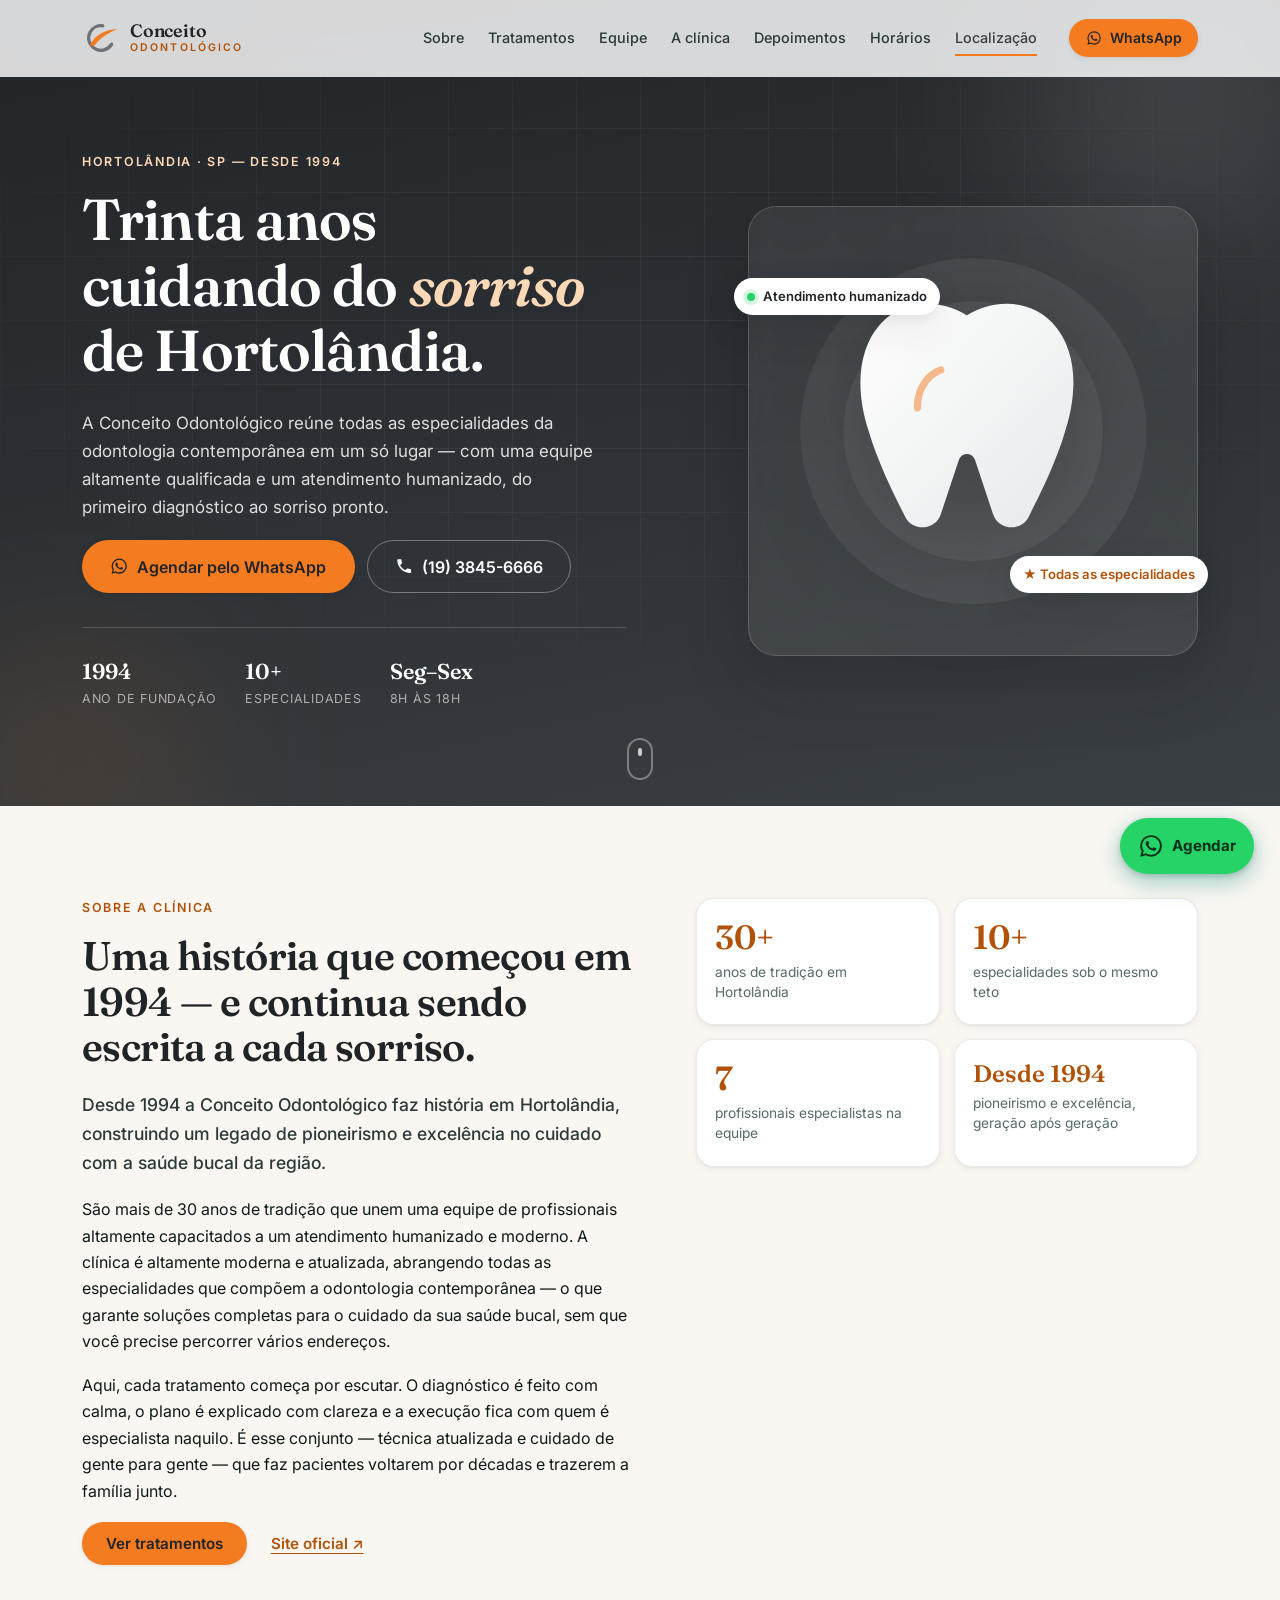
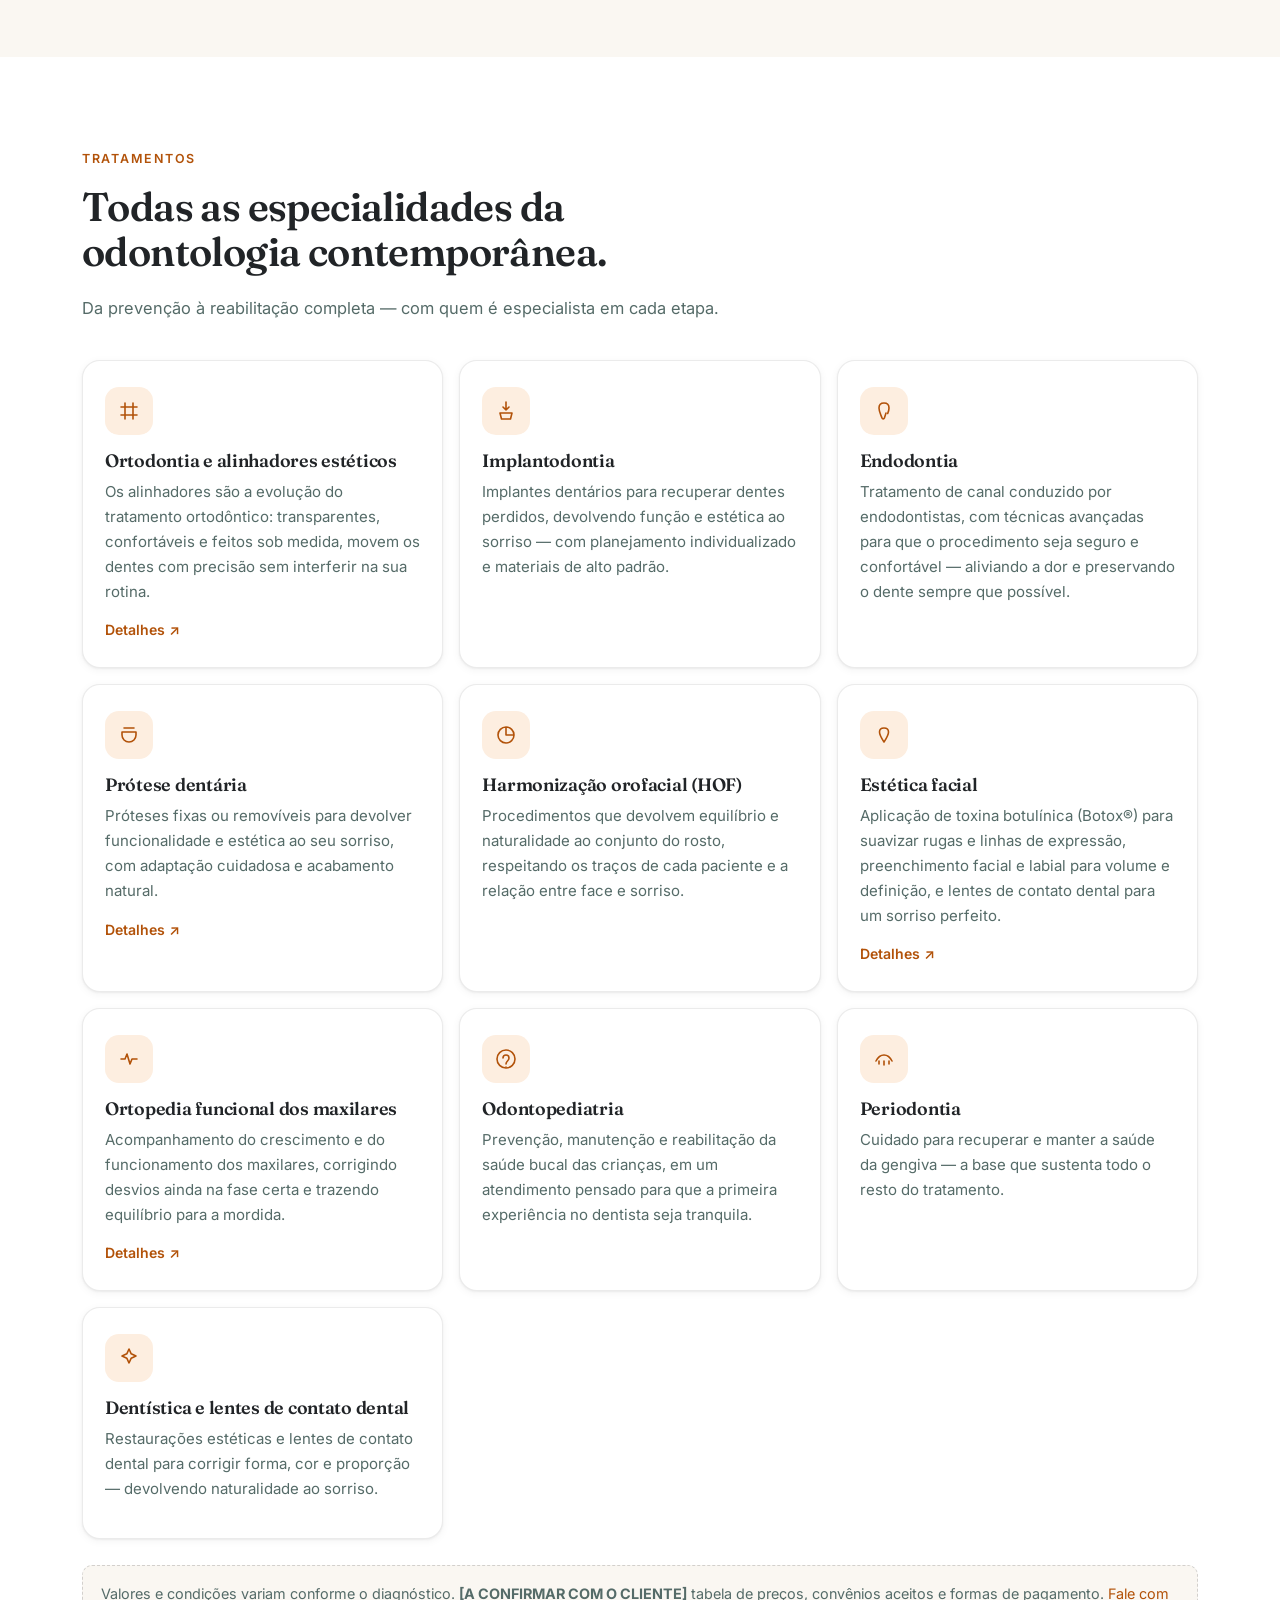
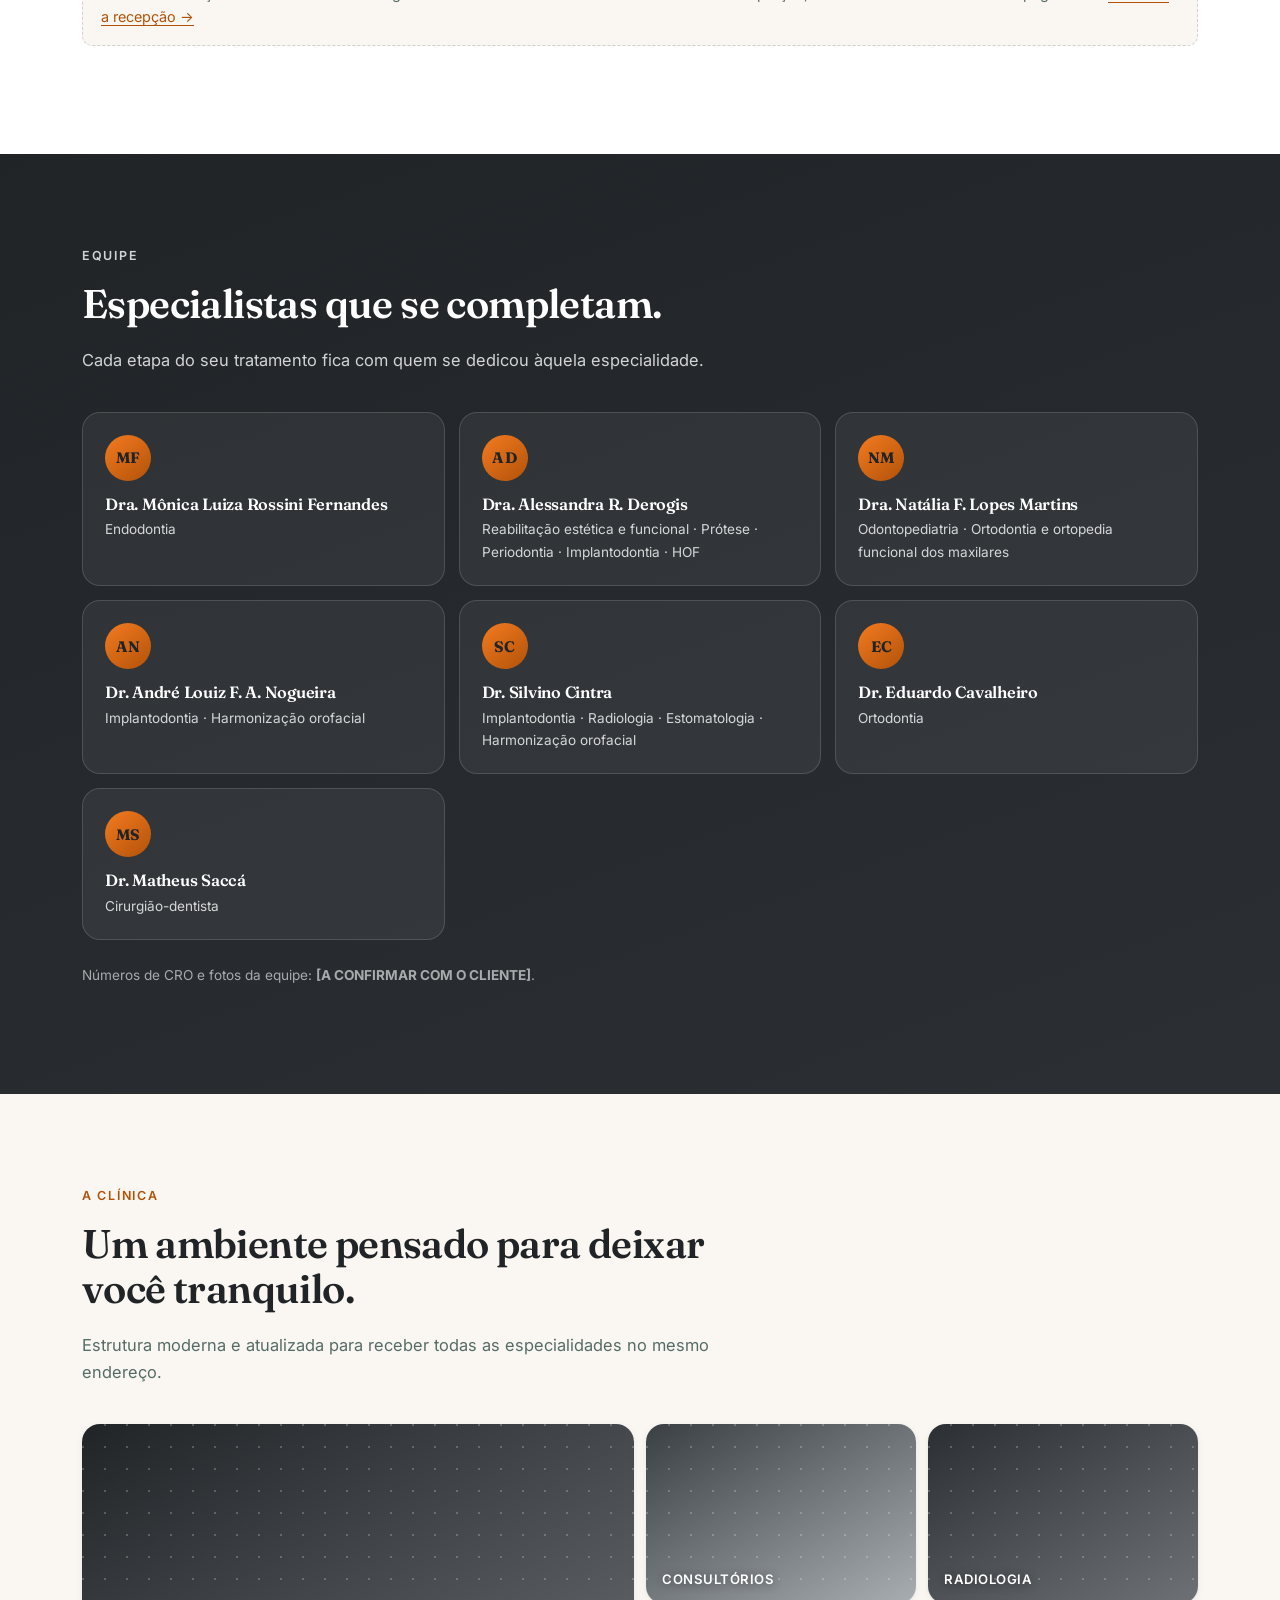
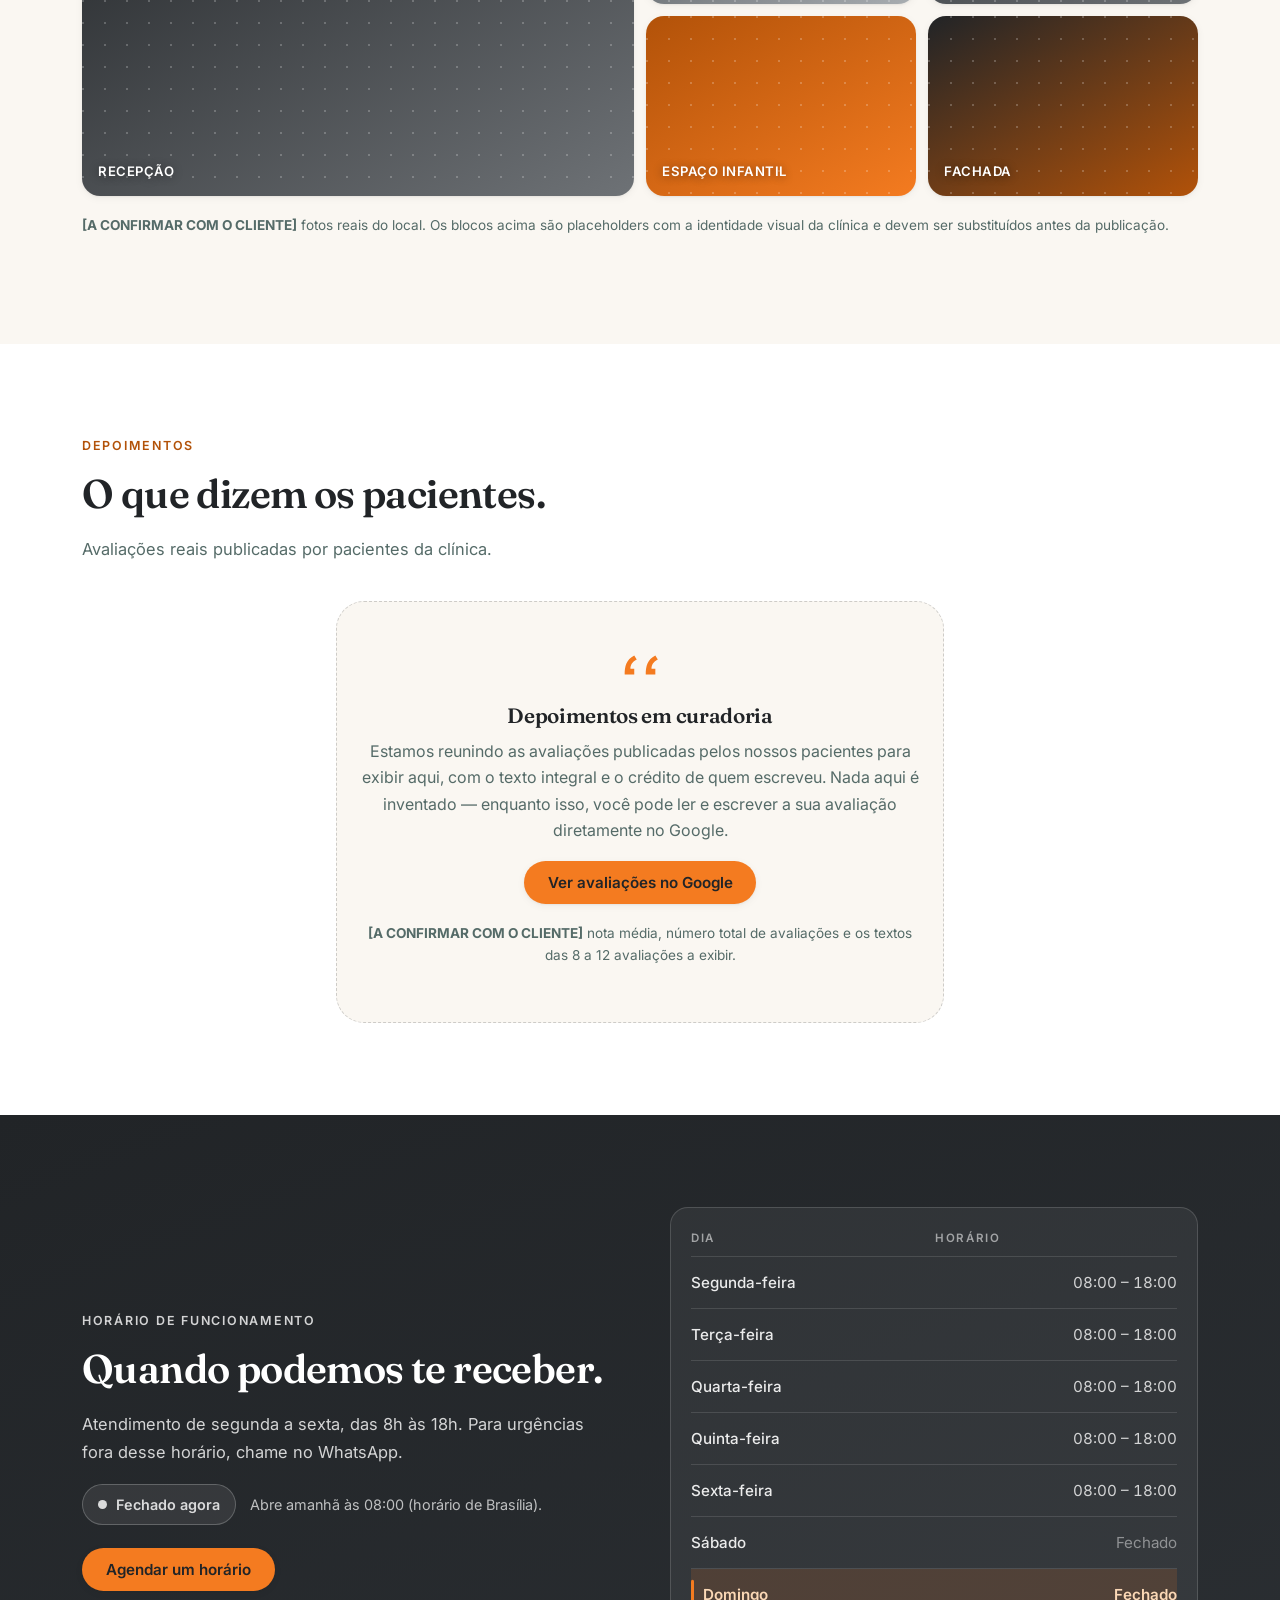
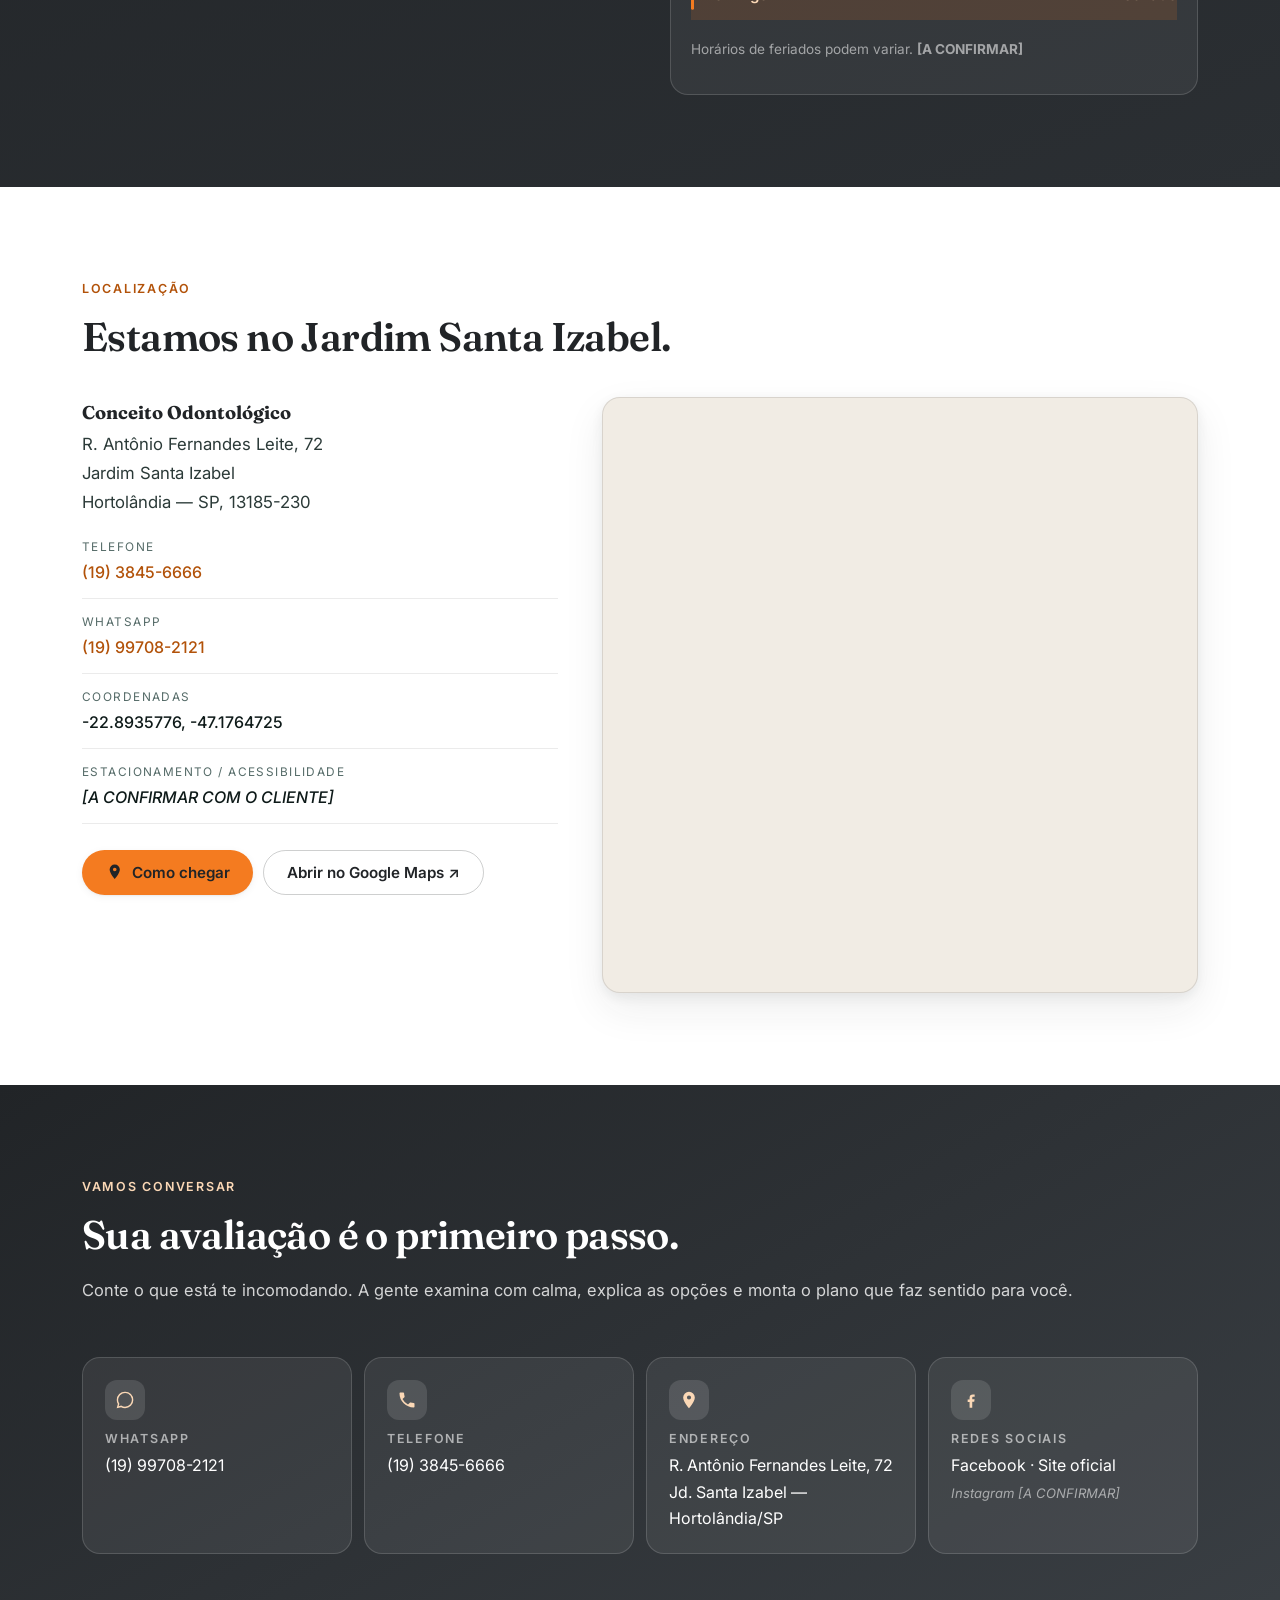
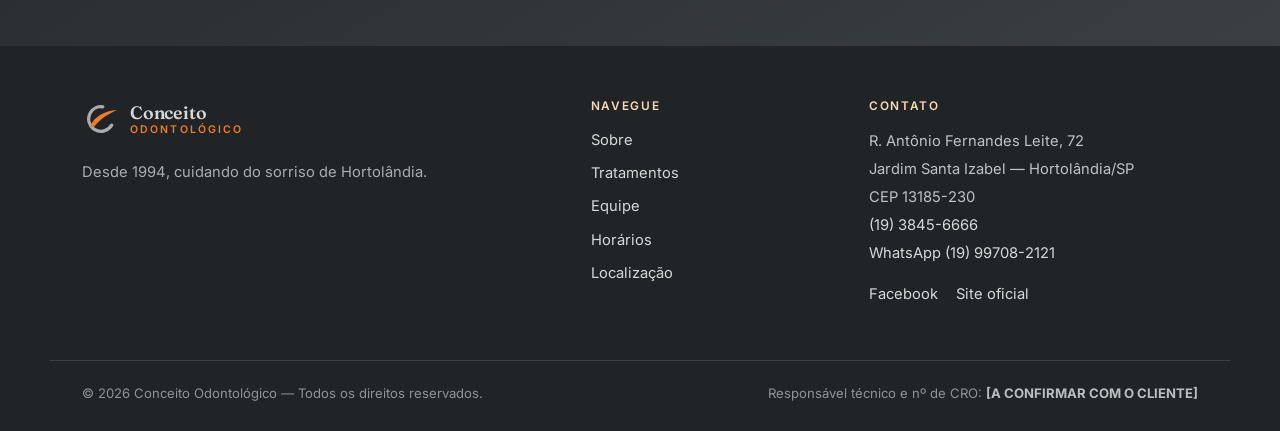
==== commit 8d589f3b: "Retint the site with the clinic's logo colors The client supplied the logo image: a grey ring crosse" ====
--- a/conceito-odontologico/conceito-odontologico.html
+++ b/conceito-odontologico/conceito-odontologico.html
@@ -5,11 +5,11 @@
 <meta name="viewport" content="width=device-width, initial-scale=1, viewport-fit=cover">
 <title>Conceito Odontológico — Clínica Odontológica em Hortolândia/SP | Desde 1994</title>
 <meta name="description" content="Clínica odontológica completa em Hortolândia/SP desde 1994. Implantes, ortodontia e alinhadores, endodontia, prótese, odontopediatria e harmonização orofacial. R. Antônio Fernandes Leite, 72 — Jardim Santa Izabel. (19) 3845-6666.">
-<meta name="theme-color" content="#06302F">
+<meta name="theme-color" content="#212427">
 <meta name="author" content="Conceito Odontológico">
 <link rel="canonical" href="https://conceitoodontologico.com.br/">
-<link rel="icon" href="[data-uri]" type="image/svg+xml">
-<link rel="apple-touch-icon" href="[data-uri]">
+<link rel="icon" href="[data-uri]" type="image/svg+xml">
+<link rel="apple-touch-icon" href="[data-uri]">
 
 <!-- Open Graph / Social -->
 <meta property="og:type" content="website">
@@ -34,14 +34,56 @@
 <style>
 /* =========================================================
    Conceito Odontológico — Hortolândia/SP
-   Direção visual: verde petróleo (confiança clínica) +
-   dourado suave (30 anos de tradição) sobre neutros quentes.
+   Direção visual: grafite + laranja, as duas cores do logotipo da
+   clínica — o cinza dá a estrutura, o laranja carrega as ações.
    Tipografia: Fraunces (títulos) + Inter (texto).
    Mobile-first. Sem frameworks.
    ========================================================= */
 
 /* ---------- Tokens ---------- */
 :root {
+  /* =======================================================
+     CORES DA MARCA — o único lugar a editar para retintar o site
+
+     A paleta atual vem do logotipo: grafite (#6E7276) como estrutura
+     e laranja (#F47B20) como acento. Para trocar, substitua a escala
+     abaixo (do mais escuro ao mais claro) e ajuste --brand-rgb /
+     --brand-soft-rgb para os mesmos tons em componentes RGB, usados
+     nas sombras e nos brilhos translúcidos.
+
+     Atenção ao contraste: --accent-ink é a versão do laranja que
+     passa em AA sobre os fundos claros (4.5:1). O laranja puro só
+     deve aparecer como fundo, nunca como texto pequeno.
+
+     O script assets/extract-brand-colors.py gera este bloco pronto
+     a partir de um arquivo de logotipo:
+         python3 assets/extract-brand-colors.py assets/logo.png
+     ======================================================= */
+  /* Escala de grafite, derivada do cinza do logotipo (#6E7276).
+     É a estrutura: fundos escuros, texto forte, superfícies. */
+  --brand-900:   #212427;   /* fundos escuros: hero, seções deep, rodapé */
+  --brand-800:   #2B2F33;
+  --brand-700:   #3A3F44;   /* superfícies escuras, texto de destaque */
+  --brand-500:   #6E7276;   /* o cinza do logotipo */
+  --brand-300:   #A9AEB2;   /* traços claros sobre fundo escuro */
+  --brand-100:   #E7E9EA;   /* fundos sutis */
+
+  --brand-rgb:      33, 36, 39;     /* = --brand-900, para sombras e bordas */
+  --brand-soft-rgb: 169, 174, 178;  /* = --brand-300, para o brilho do hero */
+
+  /* Laranja do logotipo. É o acento: CTAs, destaques, ícones.
+     --accent-ink é a versão escurecida, para texto sobre fundo claro
+     (laranja puro sobre branco não alcança contraste AA). */
+  --gold:        #B25209;   /* = --accent-ink */
+  --gold-bright: #F47B20;   /* a cor do logotipo */
+  --gold-soft:   #FBD8B6;   /* tom claro, para texto sobre fundo escuro */
+  --gold-rgb:    244, 123, 32;
+  --accent:      #F47B20;
+  --accent-ink:  #B25209;
+  --accent-deep: #D8660F;
+  --accent-tint: #FDEEE0;   /* fundo levíssimo, para ícones de card */
+
+  /* ---- Neutros e cores funcionais ---- */
   --bone:        #FAF7F2;
   --bone-deep:   #F1ECE4;
   --white:       #FFFFFF;
@@ -49,17 +91,6 @@
   --ink-soft:    #2B3A38;
   --muted:       #556B68;
 
-  --brand-900:   #06302F;
-  --brand-800:   #0A403D;
-  --brand-700:   #0C524E;
-  --brand-500:   #14776F;
-  --brand-300:   #6FB3AA;
-  --brand-100:   #DCEDE9;
-
-  --gold:        #B5862B;
-  --gold-bright: #C79A3C;
-  --gold-soft:   #EFE0C2;
-
   --wa:          #25D366;
   --wa-dark:     #128C7E;
 
@@ -67,9 +98,9 @@
   --radius:      18px;
   --radius-lg:   28px;
 
-  --shadow-sm:   0 1px 2px rgba(6,48,47,.06), 0 2px 8px rgba(6,48,47,.05);
-  --shadow:      0 4px 12px rgba(6,48,47,.07), 0 16px 40px rgba(6,48,47,.08);
-  --shadow-lg:   0 10px 30px rgba(6,48,47,.10), 0 30px 70px rgba(6,48,47,.12);
+  --shadow-sm:   0 1px 2px rgba(var(--brand-rgb),.06), 0 2px 8px rgba(var(--brand-rgb),.05);
+  --shadow:      0 4px 12px rgba(var(--brand-rgb),.07), 0 16px 40px rgba(var(--brand-rgb),.08);
+  --shadow-lg:   0 10px 30px rgba(var(--brand-rgb),.10), 0 30px 70px rgba(var(--brand-rgb),.12);
 
   --font-display: "Fraunces", "Iowan Old Style", Georgia, "Times New Roman", serif;
   --font-body:    "Inter", -apple-system, BlinkMacSystemFont, "Segoe UI", Roboto, Helvetica, Arial, sans-serif;
@@ -98,7 +129,7 @@
 img { height: auto; display: block; }
 h1, h2, h3 { font-family: var(--font-display); font-weight: 600; line-height: 1.14; letter-spacing: -.015em; margin: 0 0 .5em; }
 p { margin: 0 0 1.1em; }
-a { color: var(--brand-700); text-decoration-thickness: 1px; text-underline-offset: 3px; }
+a { color: var(--accent-ink); text-decoration-thickness: 1px; text-underline-offset: 3px; }
 ul { margin: 0; padding: 0; }
 li { list-style: none; }
 address { font-style: normal; }
@@ -130,7 +161,7 @@
 
 .eyebrow {
   font-size: .78rem; font-weight: 600; letter-spacing: .14em; text-transform: uppercase;
-  color: var(--brand-500); margin: 0 0 .9rem;
+  color: var(--accent-ink); margin: 0 0 .9rem;
 }
 .eyebrow-light { color: var(--gold-soft); }
 
@@ -149,15 +180,15 @@
 .btn-sm { padding: .68em 1.1em; font-size: .875rem; }
 .btn-lg { padding: 1em 1.7em; font-size: 1rem; }
 
-.btn-primary { background: var(--brand-700); color: var(--white); box-shadow: var(--shadow-sm); }
-.btn-primary:hover { background: var(--brand-900); box-shadow: var(--shadow); }
-
-.btn-ghost { background: transparent; color: var(--brand-900); border-color: rgba(6,48,47,.22); }
+.btn-primary { background: var(--accent); color: var(--brand-900); box-shadow: var(--shadow-sm); }
+.btn-primary:hover { background: var(--accent-deep); color: var(--brand-900); box-shadow: var(--shadow); }
+
+.btn-ghost { background: transparent; color: var(--brand-900); border-color: rgba(var(--brand-rgb),.22); }
 .btn-ghost:hover { border-color: var(--brand-700); background: var(--brand-100); }
 .btn-ghost.btn-dark { color: var(--brand-900); }
 
 .btn-link {
-  background: none; padding: .85em .2em; color: var(--brand-700);
+  background: none; padding: .85em .2em; color: var(--accent-ink);
   text-decoration: underline; text-underline-offset: 4px;
 }
 .btn-link:hover { color: var(--brand-900); }
@@ -171,19 +202,26 @@
   border-bottom: 1px solid transparent;
   transition: box-shadow .3s var(--ease), border-color .3s var(--ease), background-color .3s var(--ease);
 }
-.site-header.is-stuck { border-bottom-color: rgba(6,48,47,.10); box-shadow: 0 6px 24px rgba(6,48,47,.06); }
+.site-header.is-stuck { border-bottom-color: rgba(var(--brand-rgb),.10); box-shadow: 0 6px 24px rgba(var(--brand-rgb),.06); }
 .header-inner { display: flex; align-items: center; gap: 12px; min-height: var(--header-h); }
 
 .brand { display: inline-flex; align-items: center; gap: 10px; color: var(--brand-900); text-decoration: none; margin-right: auto; }
-.brand-mark { width: 32px; height: 32px; color: var(--brand-500); flex: none; }
+/* Cores da marca em SVG (ver index.html). No rodapé o anel clareia para
+   manter contraste sobre o fundo escuro. */
+.brand { --mark-ring: var(--brand-500); --mark-swoosh: var(--gold-bright); }
+.brand-footer { --mark-ring: rgba(255,255,255,.62); }
+.brand-mark { width: 38px; height: 38px; flex: none; }
+/* Usado quando o logotipo real substituir a marca em SVG (ver index.html) */
+.brand-logo { height: 36px; width: auto; display: block; }
+.site-footer .brand-logo { height: 40px; }
 .brand-text { display: flex; flex-direction: column; line-height: 1; }
 .brand-name { font-family: var(--font-display); font-weight: 600; font-size: 1.12rem; letter-spacing: -.01em; }
-.brand-sub { font-size: .66rem; letter-spacing: .2em; text-transform: uppercase; color: var(--muted); margin-top: 3px; }
+.brand-sub { font-size: .66rem; letter-spacing: .2em; text-transform: uppercase; color: var(--accent-ink); font-weight: 600; margin-top: 3px; }
 
 .nav-toggle {
   display: inline-flex; flex-direction: column; justify-content: center; gap: 5px;
   width: 44px; height: 44px; padding: 0 10px;
-  background: none; border: 1px solid rgba(6,48,47,.14); border-radius: 12px; cursor: pointer;
+  background: none; border: 1px solid rgba(var(--brand-rgb),.14); border-radius: 12px; cursor: pointer;
 }
 .nav-toggle-bar { display: block; height: 2px; background: var(--brand-900); border-radius: 2px; transition: transform .25s var(--ease), opacity .2s var(--ease); }
 .nav-toggle[aria-expanded="true"] .nav-toggle-bar:nth-child(1) { transform: translateY(7px) rotate(45deg); }
@@ -193,7 +231,7 @@
 .nav {
   position: fixed; inset: var(--header-h) 0 auto 0;
   background: var(--white);
-  border-bottom: 1px solid rgba(6,48,47,.10);
+  border-bottom: 1px solid rgba(var(--brand-rgb),.10);
   box-shadow: var(--shadow);
   padding: 8px var(--gutter) 22px;
   display: grid; gap: 14px;
@@ -206,7 +244,7 @@
 .nav-list { display: grid; gap: 2px; }
 .nav-list a {
   display: block; padding: 12px 4px; color: var(--ink-soft); font-weight: 500;
-  text-decoration: none; border-bottom: 1px solid rgba(6,48,47,.07);
+  text-decoration: none; border-bottom: 1px solid rgba(var(--brand-rgb),.07);
 }
 .nav-list a:hover, .nav-list a.is-active { color: var(--brand-700); }
 .nav-cta { justify-self: start; }
@@ -220,8 +258,8 @@
 }
 .hero-bg { position: absolute; inset: 0; z-index: -1; }
 .hero-glow { position: absolute; border-radius: 50%; filter: blur(80px); opacity: .5; }
-.hero-glow-a { width: 460px; height: 460px; top: -140px; right: -130px; background: radial-gradient(circle, rgba(111,179,170,.55), transparent 70%); }
-.hero-glow-b { width: 380px; height: 380px; bottom: -150px; left: -120px; background: radial-gradient(circle, rgba(199,154,60,.35), transparent 70%); }
+.hero-glow-a { width: 460px; height: 460px; top: -140px; right: -130px; background: radial-gradient(circle, rgba(var(--brand-soft-rgb),.55), transparent 70%); }
+.hero-glow-b { width: 380px; height: 380px; bottom: -150px; left: -120px; background: radial-gradient(circle, rgba(var(--gold-rgb),.35), transparent 70%); }
 .hero-grid {
   position: absolute; inset: 0;
   background-image: linear-gradient(rgba(255,255,255,.05) 1px, transparent 1px),
@@ -237,7 +275,7 @@
 .hero-title em { font-style: italic; color: var(--gold-soft); }
 .hero-lead { font-size: 1.06rem; color: rgba(255,255,255,.84); max-width: 32rem; }
 .hero-actions { display: flex; flex-wrap: wrap; gap: 12px; margin-bottom: 34px; }
-.hero .btn-primary { background: var(--white); color: var(--brand-900); }
+.hero .btn-primary { background: var(--accent); color: var(--brand-900); }
 .hero .btn-primary:hover { background: var(--gold-soft); color: var(--brand-900); }
 .hero .btn-ghost { color: var(--white); border-color: rgba(255,255,255,.34); }
 .hero .btn-ghost:hover { background: rgba(255,255,255,.10); border-color: rgba(255,255,255,.7); }
@@ -289,14 +327,14 @@
 /* ---------- Estatísticas ---------- */
 .stat-grid { display: grid; grid-template-columns: repeat(2, 1fr); gap: 12px; }
 .stat {
-  background: var(--white); border: 1px solid rgba(6,48,47,.09);
+  background: var(--white); border: 1px solid rgba(var(--brand-rgb),.09);
   border-radius: var(--radius); padding: 22px 18px;
   box-shadow: var(--shadow-sm);
   transition: transform .3s var(--ease), box-shadow .3s var(--ease);
 }
 .stat:hover { transform: translateY(-4px); box-shadow: var(--shadow); }
 .stat-wide .stat-label { max-width: 20ch; }
-.stat-num { display: block; font-family: var(--font-display); font-size: 2.1rem; font-weight: 600; color: var(--brand-700); line-height: 1; }
+.stat-num { display: block; font-family: var(--font-display); font-size: 2.1rem; font-weight: 600; color: var(--accent-ink); line-height: 1; }
 .stat-num-sm { font-size: 1.5rem; color: var(--gold); }
 .stat-label { display: block; margin-top: 8px; font-size: .86rem; color: var(--muted); line-height: 1.45; }
 
@@ -304,7 +342,7 @@
 .card-grid { display: grid; gap: 16px; }
 .card {
   position: relative;
-  background: var(--white); border: 1px solid rgba(6,48,47,.09);
+  background: var(--white); border: 1px solid rgba(var(--brand-rgb),.09);
   border-radius: var(--radius); padding: 26px 22px 24px;
   box-shadow: var(--shadow-sm); overflow: hidden;
   transition: transform .3s var(--ease), box-shadow .3s var(--ease), border-color .3s var(--ease);
@@ -314,21 +352,21 @@
   background: linear-gradient(90deg, var(--brand-500), var(--gold-bright));
   transform: scaleX(0); transform-origin: left; transition: transform .4s var(--ease);
 }
-.card:hover { transform: translateY(-5px); box-shadow: var(--shadow); border-color: rgba(6,48,47,.14); }
+.card:hover { transform: translateY(-5px); box-shadow: var(--shadow); border-color: rgba(var(--brand-rgb),.14); }
 .card:hover::after { transform: scaleX(1); }
 .card-icon {
   display: inline-flex; align-items: center; justify-content: center;
   width: 48px; height: 48px; border-radius: 14px;
-  background: var(--brand-100); color: var(--brand-700); margin-bottom: 16px;
+  background: var(--accent-tint); color: var(--accent-ink); margin-bottom: 16px;
 }
 .card-icon svg { width: 24px; height: 24px; }
 .card h3 { font-size: 1.12rem; color: var(--brand-900); }
 .card p { font-size: .94rem; color: var(--muted); margin-bottom: .8em; }
-.card-link { font-size: .88rem; font-weight: 600; color: var(--brand-700); text-decoration: none; }
+.card-link { font-size: .88rem; font-weight: 600; color: var(--accent-ink); text-decoration: none; }
 .card-link:hover { text-decoration: underline; text-underline-offset: 4px; }
 .card-grid-note {
   margin-top: 26px; font-size: .9rem; color: var(--muted);
-  background: var(--bone); border: 1px dashed rgba(6,48,47,.18);
+  background: var(--bone); border: 1px dashed rgba(var(--brand-rgb),.18);
   border-radius: var(--radius-sm); padding: 16px 18px;
 }
 .section-bone .card-grid-note { background: var(--white); }
@@ -369,7 +407,7 @@
 }
 .tile-art-1 { background: linear-gradient(150deg, var(--brand-900), var(--brand-500)); }
 .tile-art-2 { background: linear-gradient(150deg, var(--brand-700), var(--brand-300)); }
-.tile-art-3 { background: linear-gradient(150deg, var(--brand-800), #1F8C82); }
+.tile-art-3 { background: linear-gradient(150deg, var(--brand-800), var(--brand-500)); }
 .tile-art-4 { background: linear-gradient(150deg, var(--gold), var(--gold-bright)); }
 .tile-art-5 { background: linear-gradient(150deg, var(--brand-900), var(--gold)); }
 .tile-label {
@@ -384,7 +422,7 @@
 /* ---------- Depoimentos ---------- */
 .testimonial-grid { display: grid; gap: 16px; }
 .testimonial {
-  background: var(--bone); border: 1px solid rgba(6,48,47,.09);
+  background: var(--bone); border: 1px solid rgba(var(--brand-rgb),.09);
   border-radius: var(--radius); padding: 24px 22px;
   display: flex; flex-direction: column; gap: 12px;
 }
@@ -395,10 +433,10 @@
 
 .testimonial-empty {
   text-align: center; max-width: 38rem; margin-inline: auto;
-  background: var(--bone); border: 1px dashed rgba(6,48,47,.2);
+  background: var(--bone); border: 1px dashed rgba(var(--brand-rgb),.2);
   border-radius: var(--radius-lg); padding: 40px 24px;
 }
-.quote-mark { width: 46px; height: 46px; color: var(--brand-300); margin-bottom: 8px; }
+.quote-mark { width: 46px; height: 46px; color: var(--accent); margin-bottom: 8px; }
 .testimonial-empty h3 { font-size: 1.3rem; color: var(--brand-900); }
 .testimonial-empty p { color: var(--muted); }
 
@@ -428,7 +466,7 @@
 .hours-table tbody th { font-weight: 500; color: rgba(255,255,255,.9); }
 .hours-table td { color: rgba(255,255,255,.78); text-align: right; font-variant-numeric: tabular-nums; }
 .hours-table td.closed { color: rgba(255,255,255,.45); }
-.hours-table tr.is-today { background: rgba(199,154,60,.14); }
+.hours-table tr.is-today { background: rgba(var(--gold-rgb),.14); }
 .hours-table tr.is-today th, .hours-table tr.is-today td { color: var(--gold-soft); font-weight: 600; }
 .hours-table tr.is-today th { position: relative; padding-left: 12px; }
 .hours-table tr.is-today th::before {
@@ -442,15 +480,15 @@
 .address { font-size: 1.05rem; line-height: 1.75; color: var(--ink-soft); margin-bottom: 1.2em; }
 .address strong { font-family: var(--font-display); font-size: 1.15rem; color: var(--brand-900); }
 .location-meta { margin: 0 0 26px; display: grid; gap: 14px; }
-.location-meta div { display: grid; gap: 2px; padding-bottom: 12px; border-bottom: 1px solid rgba(6,48,47,.09); }
+.location-meta div { display: grid; gap: 2px; padding-bottom: 12px; border-bottom: 1px solid rgba(var(--brand-rgb),.09); }
 .location-meta dt { font-size: .74rem; letter-spacing: .12em; text-transform: uppercase; color: var(--muted); }
 .location-meta dd { margin: 0; font-weight: 500; color: var(--ink); }
-.location-meta a { color: var(--brand-700); text-decoration: none; }
+.location-meta a { color: var(--accent-ink); text-decoration: none; }
 .location-meta a:hover { text-decoration: underline; }
 .location-actions { display: flex; flex-wrap: wrap; gap: 10px; }
 .map-frame {
   border-radius: var(--radius); overflow: hidden;
-  border: 1px solid rgba(6,48,47,.12); box-shadow: var(--shadow);
+  border: 1px solid rgba(var(--brand-rgb),.12); box-shadow: var(--shadow);
   aspect-ratio: 4 / 3; background: var(--bone-deep);
 }
 .map-frame iframe { width: 100%; height: 100%; border: 0; display: block; }
@@ -483,8 +521,8 @@
 .site-footer { background: var(--brand-900); color: rgba(255,255,255,.72); padding: 54px 0 26px; font-size: .92rem; }
 .footer-inner { display: grid; gap: 34px; }
 .brand-footer { color: var(--white); }
-.brand-footer .brand-mark { color: var(--gold-bright); }
-.brand-footer .brand-sub { color: rgba(255,255,255,.5); }
+
+.brand-footer .brand-sub { color: var(--gold-bright); }
 .footer-tag { margin-top: 14px; max-width: 24rem; color: rgba(255,255,255,.62); }
 .footer-h { font-family: var(--font-body); font-size: .74rem; letter-spacing: .14em; text-transform: uppercase; color: var(--gold-soft); margin-bottom: 14px; }
 .footer-nav ul { display: grid; gap: 9px; }
@@ -602,8 +640,14 @@
 <header class="site-header" id="topo">
   <div class="wrap header-inner">
     <a class="brand" href="#topo" aria-label="Conceito Odontológico — início">
+      <!-- LOGOTIPO REAL: quando o arquivo da clínica estiver disponível, salve-o em
+           assets/logo.svg (ou .png) e troque o <svg> abaixo por esta linha:
+             <img class="brand-logo" src="assets/logo.svg" alt="Conceito Odontológico" width="180" height="40">
+           Se a logotipo já trouxer o nome escrito, remova também o <span class="brand-text">. -->
       <svg class="brand-mark" viewBox="0 0 40 40" aria-hidden="true" focusable="false">
-        <path d="M20 6c-3.4-2.6-8.2-2.6-11 .4-3 3.2-3 8.4-1.6 13 1.1 3.6 2.8 7.1 4.3 10.2.9 1.9 3.6 1.7 4.3-.3l2.2-6.4c.3-.9 1.6-.9 1.9 0l2.2 6.4c.7 2 3.4 2.2 4.3.3 1.5-3.1 3.2-6.6 4.3-10.2 1.4-4.6 1.4-9.8-1.6-13-2.8-3-7.6-3-11-.4z" fill="none" stroke="currentColor" stroke-width="2.2" stroke-linejoin="round"/>
+        <circle cx="20" cy="20" r="13" fill="none" stroke="var(--mark-ring)" stroke-width="3.4"
+                stroke-dasharray="56 26" stroke-linecap="round" transform="rotate(30 20 20)"/>
+        <path d="M9 26.5C13.5 17.5 23 11.5 37 10.5c-11 5-19 10.5-24 17.5-1.3 1.8-5-.2-4-1.5Z" fill="var(--mark-swoosh)"/>
       </svg>
       <span class="brand-text">
         <span class="brand-name">Conceito</span>
@@ -680,13 +724,13 @@
           <defs>
             <linearGradient id="tg" x1="0" y1="0" x2="1" y2="1">
               <stop offset="0%" stop-color="#ffffff"/>
-              <stop offset="100%" stop-color="#D8ECE8"/>
+              <stop offset="100%" stop-color="#E7E9EA"/>
             </linearGradient>
           </defs>
           <circle cx="110" cy="110" r="96" fill="rgba(255,255,255,.06)"/>
           <circle cx="110" cy="110" r="72" fill="rgba(255,255,255,.06)"/>
           <path d="M110 48c-16-12-38-12-51 2-14 15-14 39-7 60 5 17 13 33 20 47 4 9 17 8 20-1l10-30c1.5-4.5 7.5-4.5 9 0l10 30c3 9 16 10 20 1 7-14 15-30 20-47 7-21 7-45-7-60-13-14-35-14-51-2z" fill="url(#tg)"/>
-          <path d="M92 76c-8 3-13 11-13 21" fill="none" stroke="#14776F" stroke-width="4" stroke-linecap="round" opacity=".5"/>
+          <path d="M92 76c-8 3-13 11-13 21" fill="none" stroke="#F47B20" stroke-width="4" stroke-linecap="round" opacity=".5"/>
         </svg>
       </div>
       <div class="hero-chip hero-chip-1">
@@ -1135,8 +1179,11 @@
   <div class="wrap footer-inner">
     <div class="footer-brand">
       <a class="brand brand-footer" href="#topo" aria-label="Conceito Odontológico — voltar ao topo">
+        <!-- LOGOTIPO REAL: mesma troca do header (ver comentário lá em cima). -->
         <svg class="brand-mark" viewBox="0 0 40 40" aria-hidden="true" focusable="false">
-          <path d="M20 6c-3.4-2.6-8.2-2.6-11 .4-3 3.2-3 8.4-1.6 13 1.1 3.6 2.8 7.1 4.3 10.2.9 1.9 3.6 1.7 4.3-.3l2.2-6.4c.3-.9 1.6-.9 1.9 0l2.2 6.4c.7 2 3.4 2.2 4.3.3 1.5-3.1 3.2-6.6 4.3-10.2 1.4-4.6 1.4-9.8-1.6-13-2.8-3-7.6-3-11-.4z" fill="none" stroke="currentColor" stroke-width="2.2" stroke-linejoin="round"/>
+          <circle cx="20" cy="20" r="13" fill="none" stroke="var(--mark-ring)" stroke-width="3.4"
+                  stroke-dasharray="56 26" stroke-linecap="round" transform="rotate(30 20 20)"/>
+          <path d="M9 26.5C13.5 17.5 23 11.5 37 10.5c-11 5-19 10.5-24 17.5-1.3 1.8-5-.2-4-1.5Z" fill="var(--mark-swoosh)"/>
         </svg>
         <span class="brand-text">
           <span class="brand-name">Conceito</span>
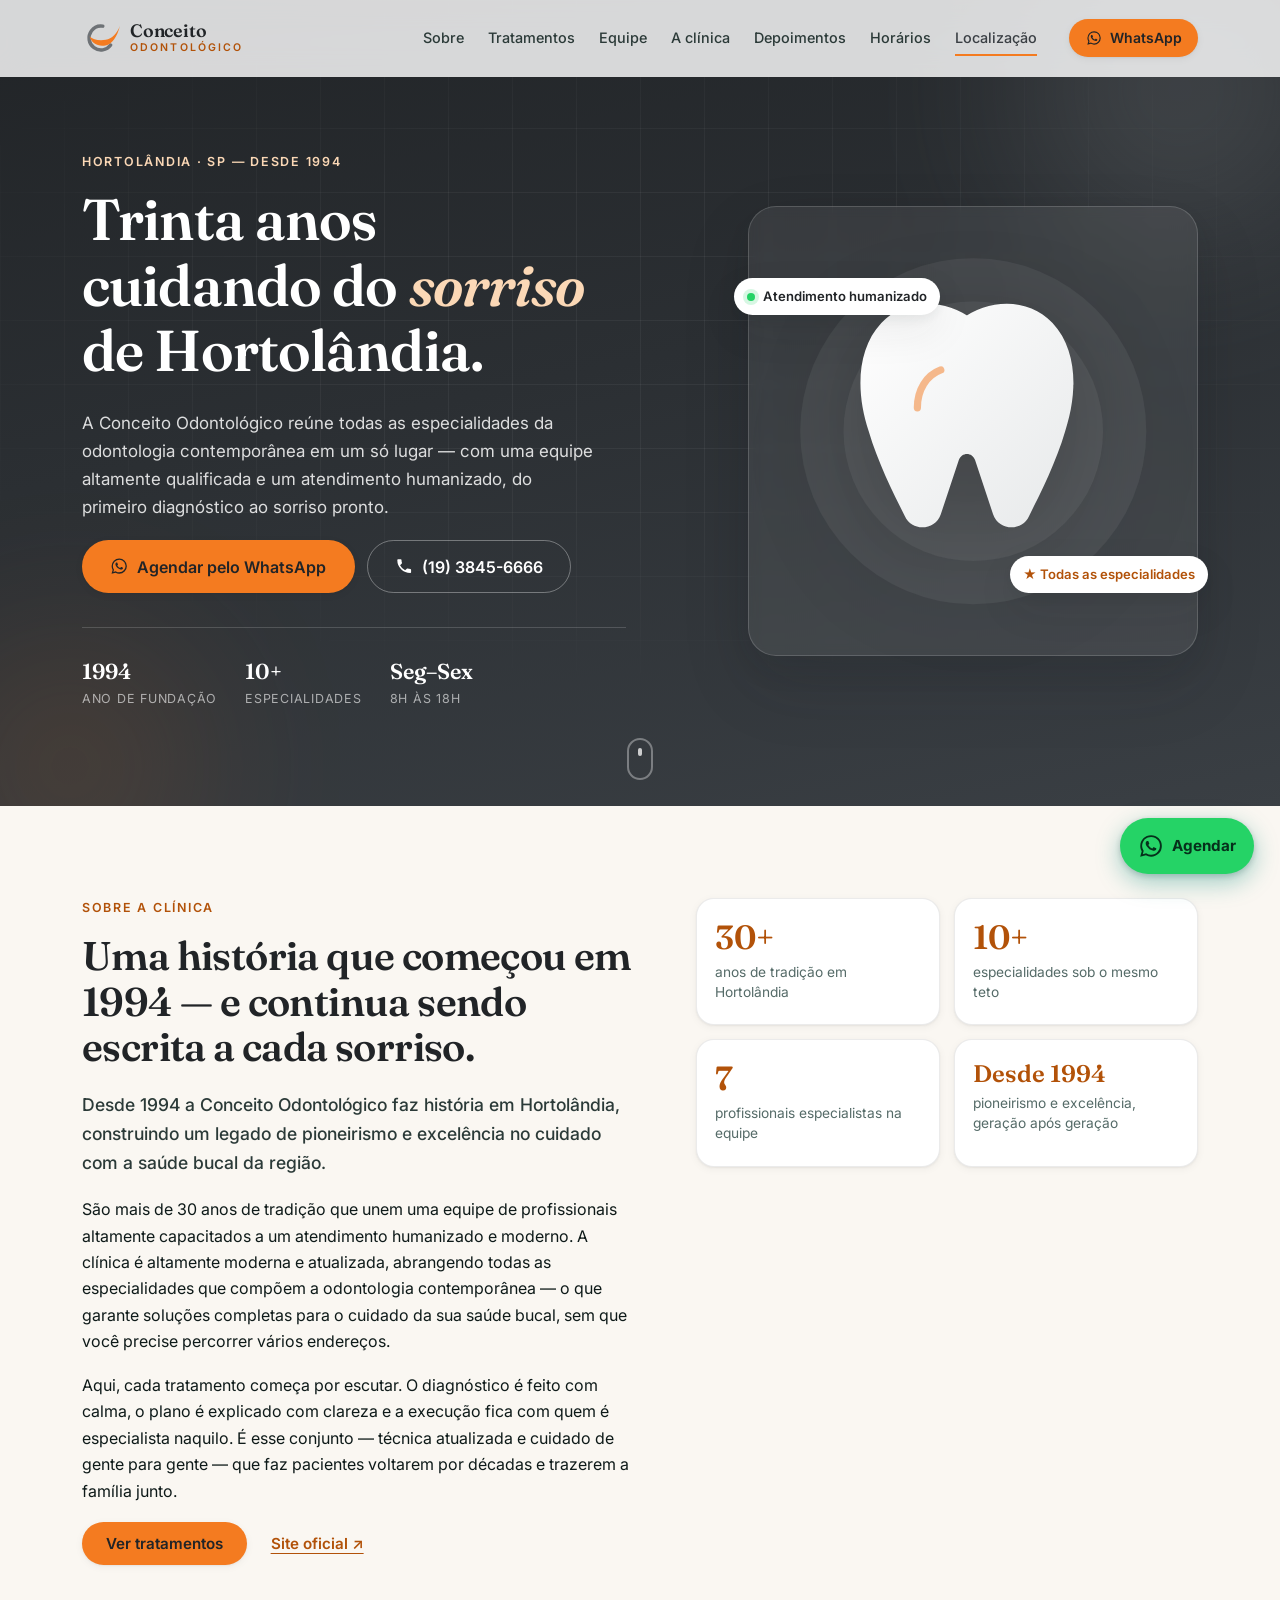
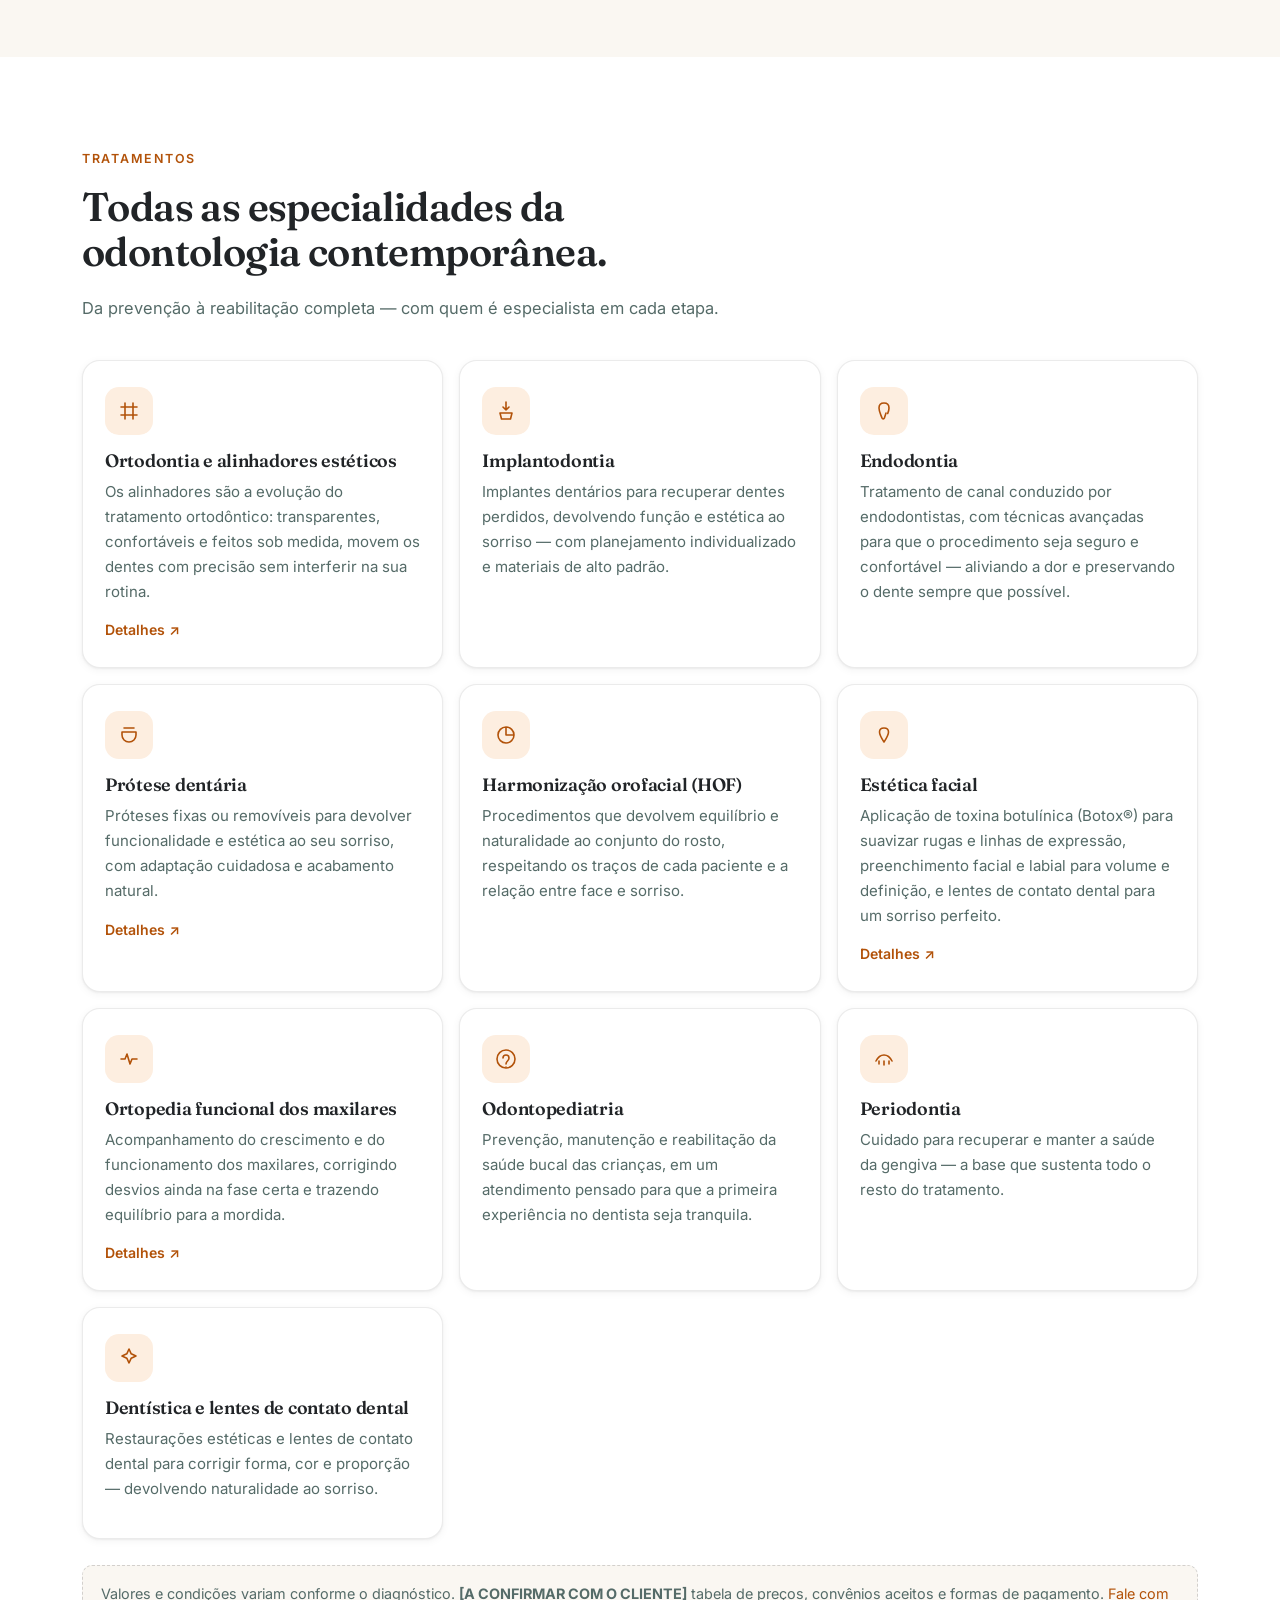
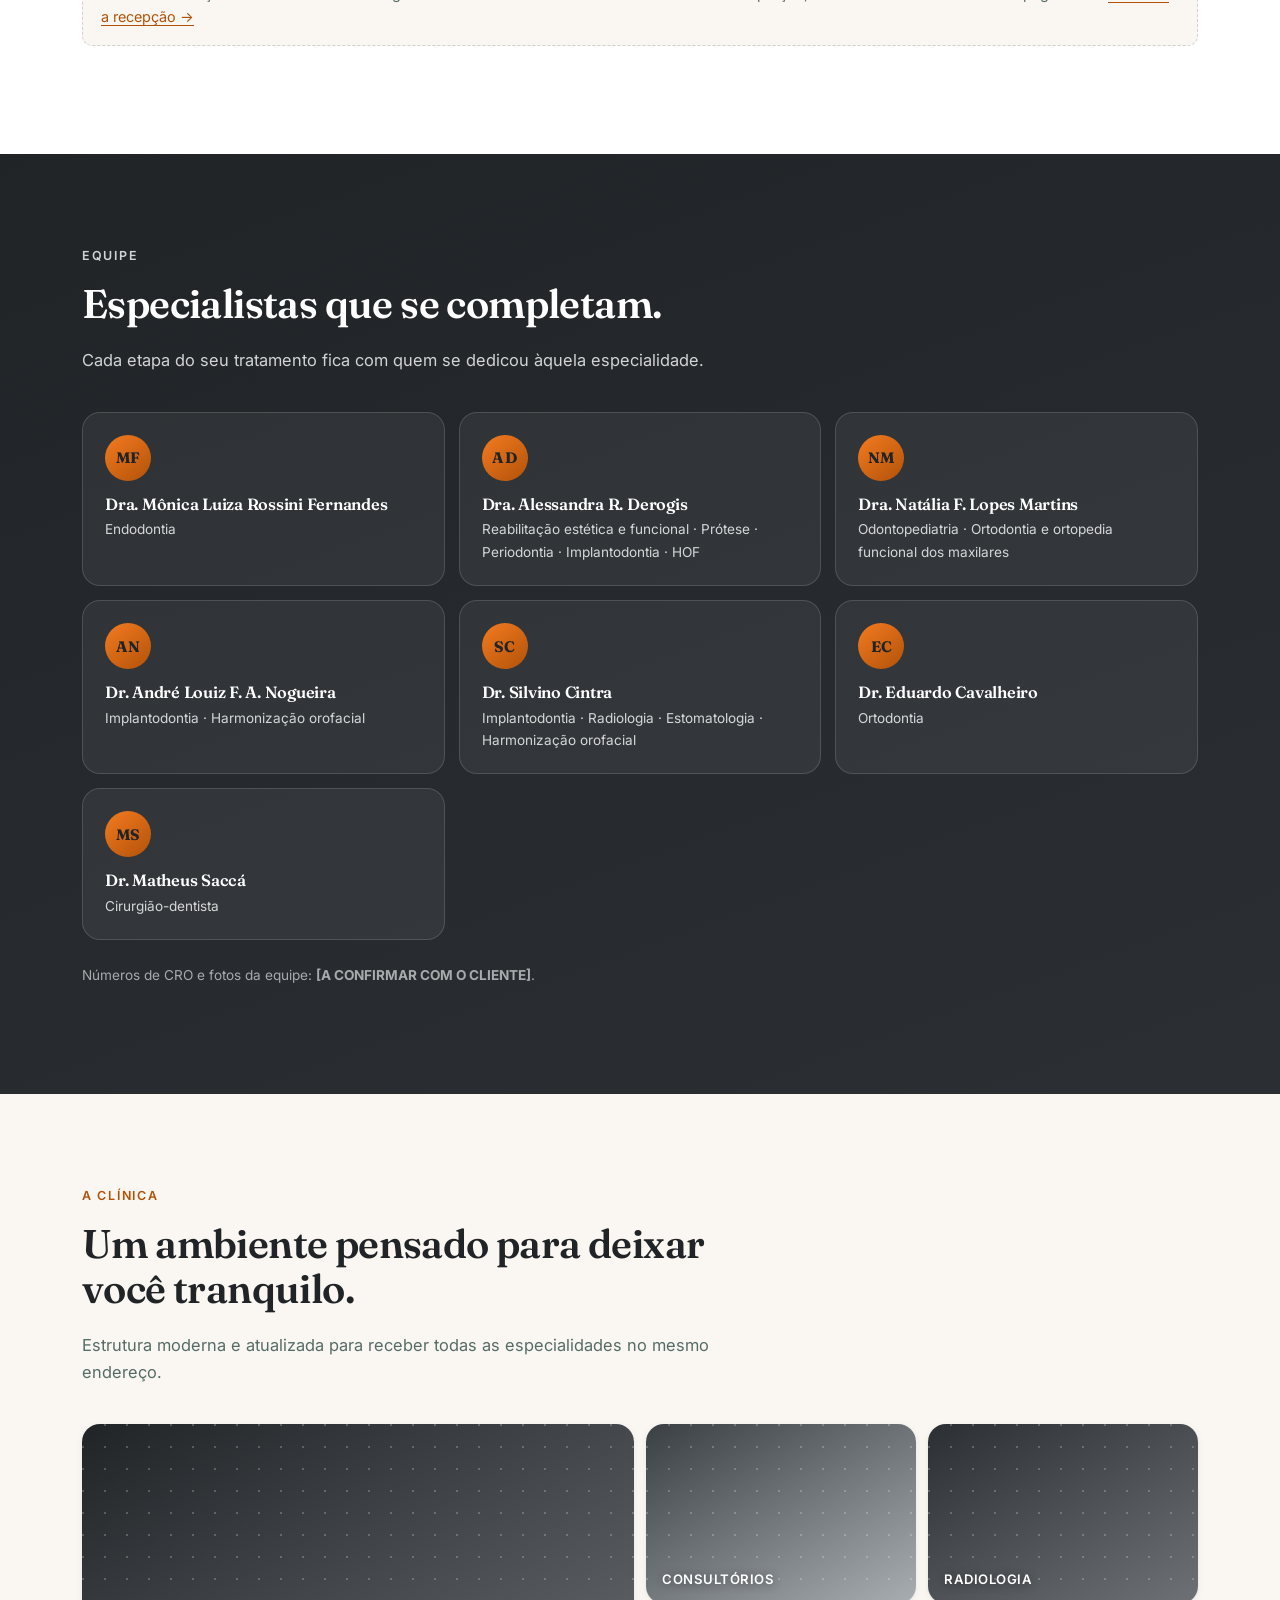
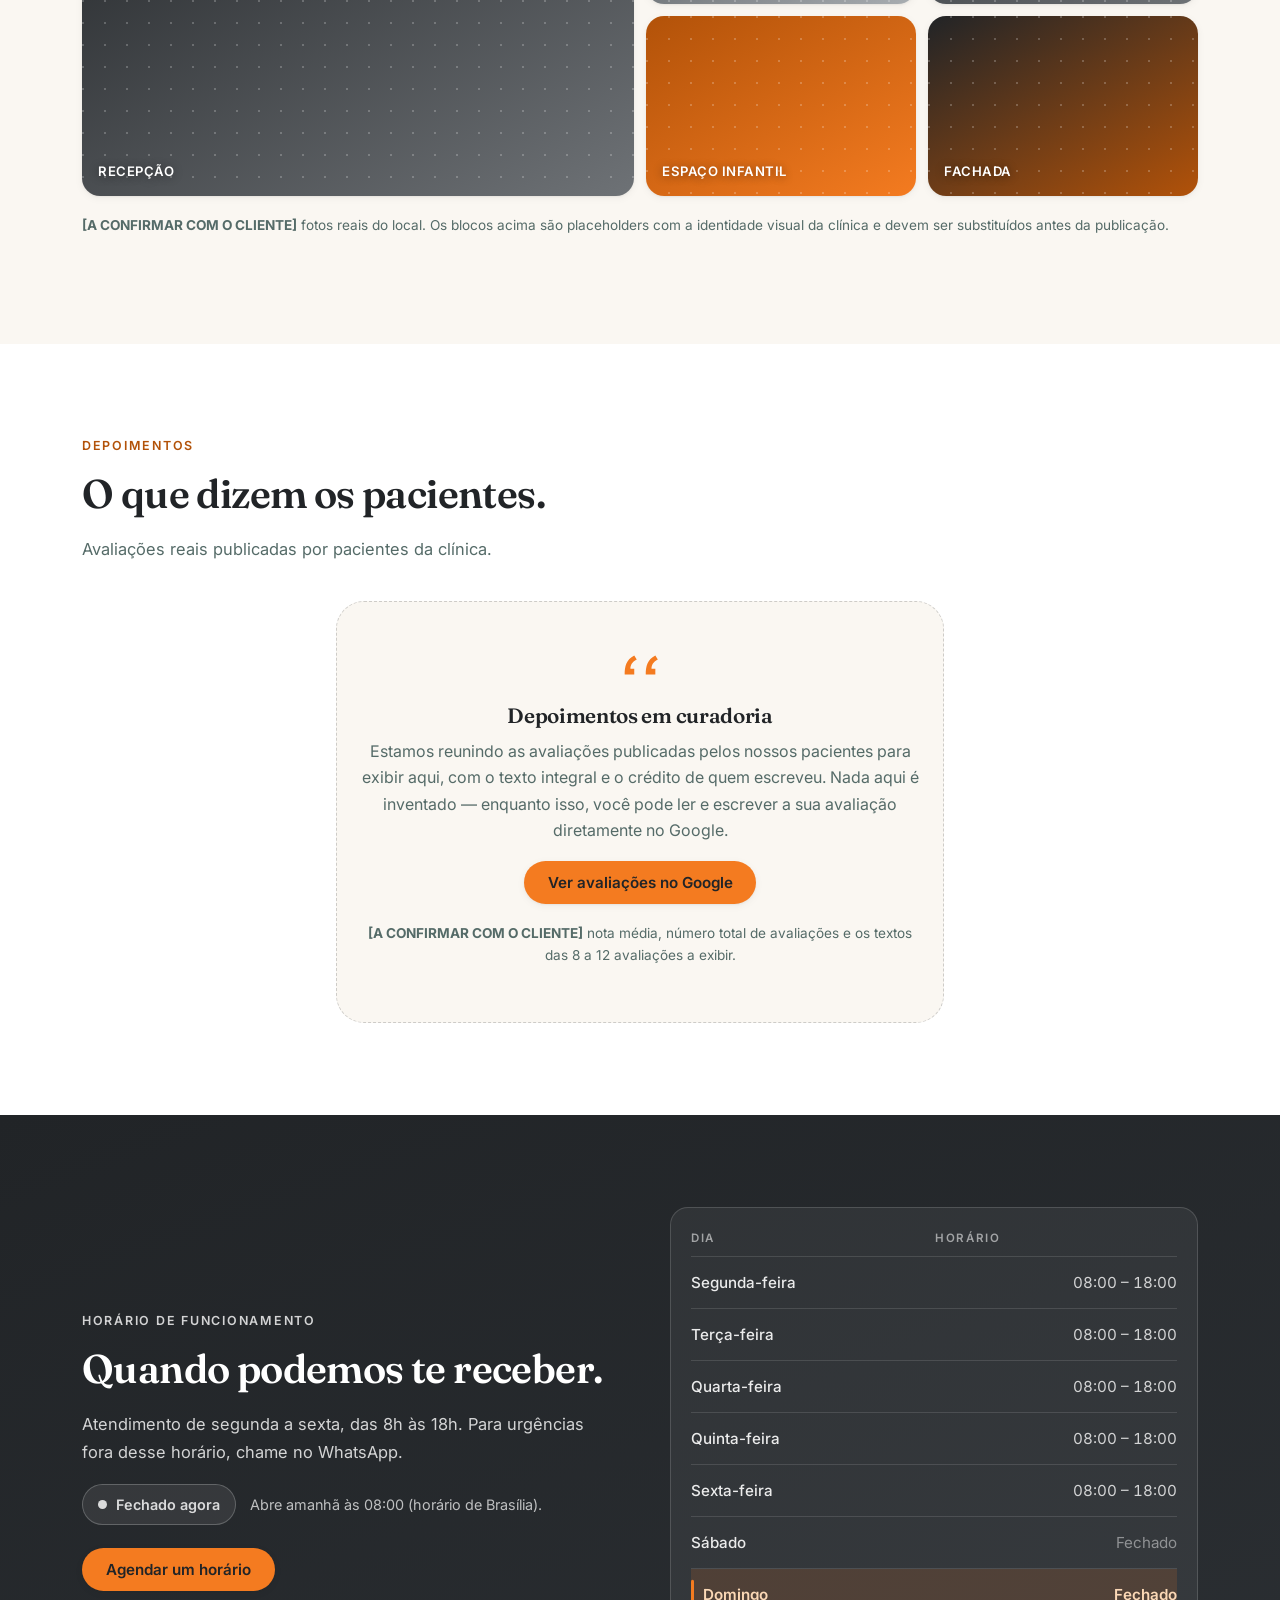
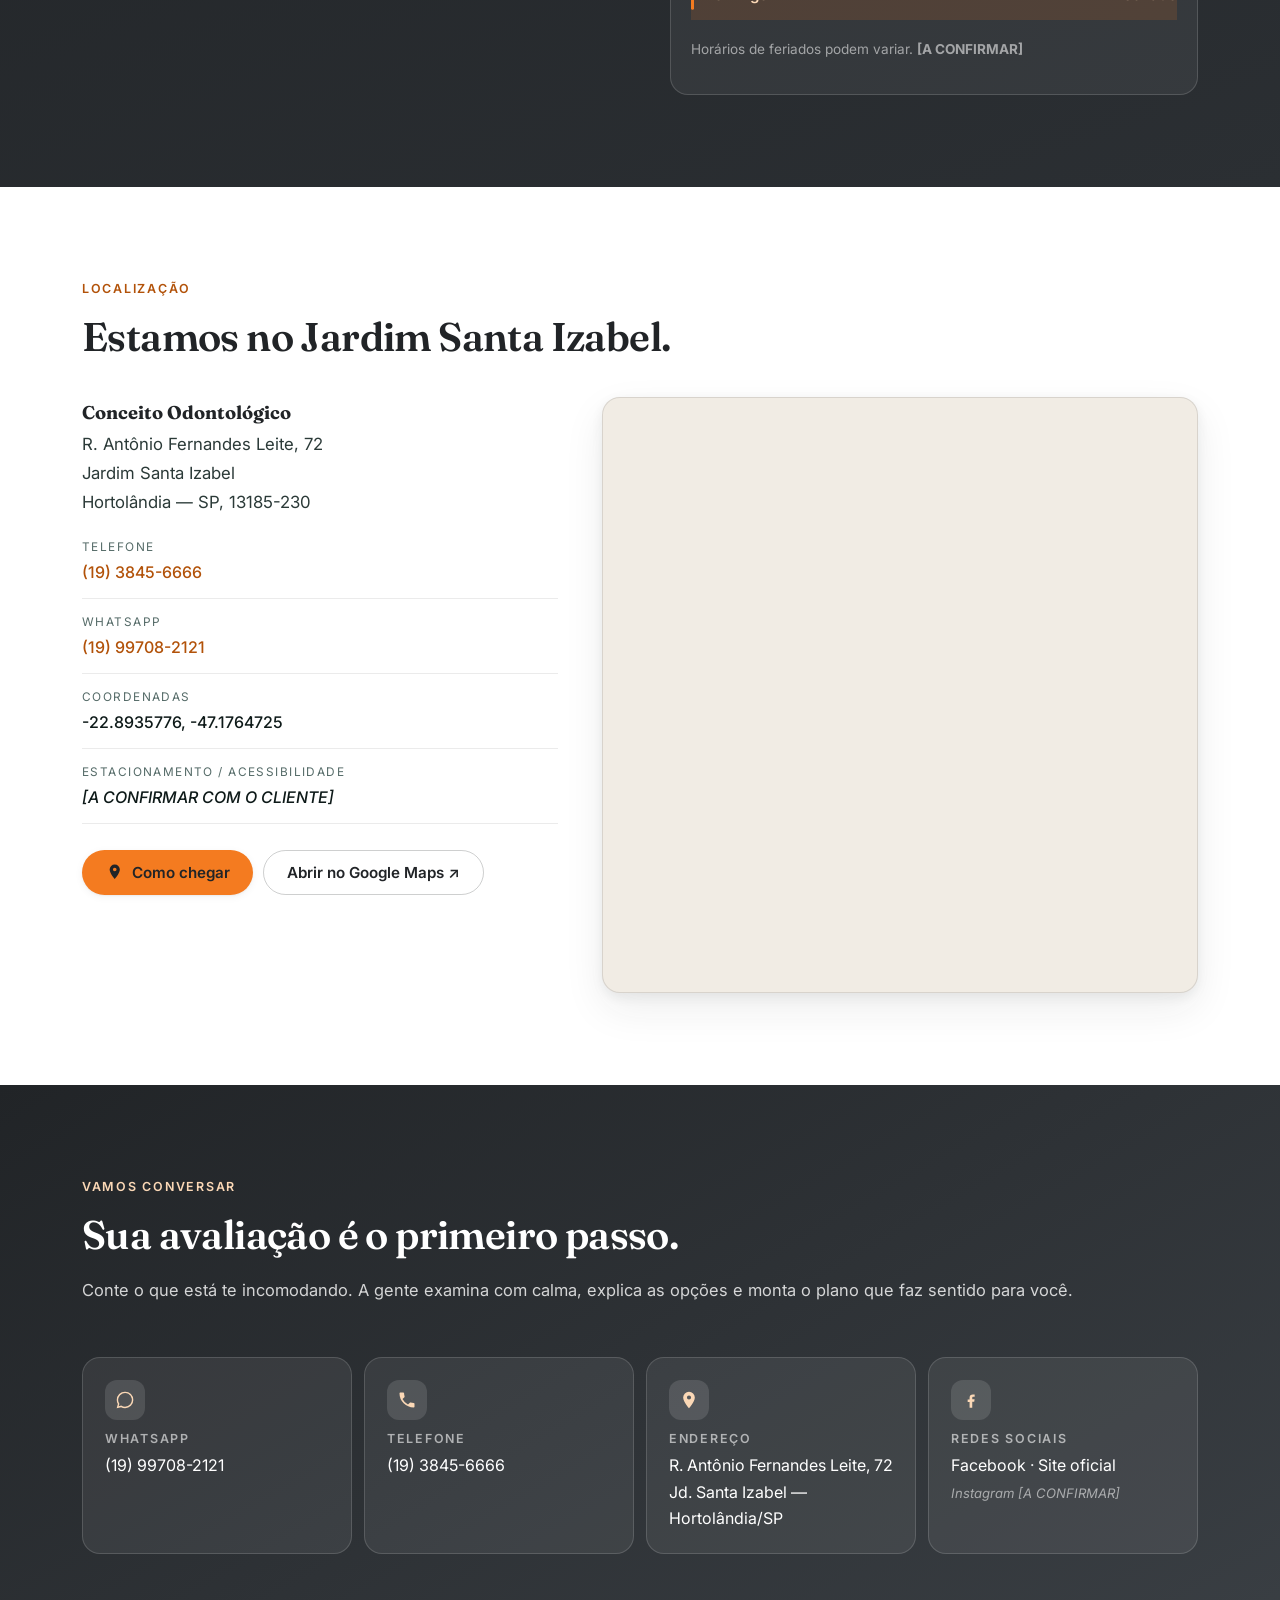
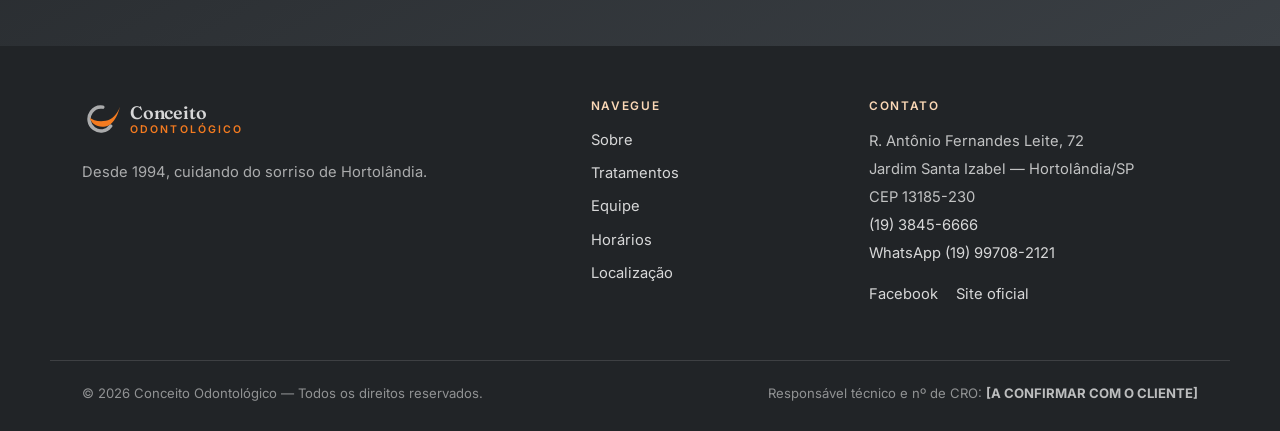
==== commit 44d90c4c: "Redraw the brand mark to match the logo The previous redraw had the swoosh wrong: a straight wedge r" ====
--- a/conceito-odontologico/conceito-odontologico.html
+++ b/conceito-odontologico/conceito-odontologico.html
@@ -8,8 +8,8 @@
 <meta name="theme-color" content="#212427">
 <meta name="author" content="Conceito Odontológico">
 <link rel="canonical" href="https://conceitoodontologico.com.br/">
-<link rel="icon" href="[data-uri]" type="image/svg+xml">
-<link rel="apple-touch-icon" href="[data-uri]">
+<link rel="icon" href="[data-uri]" type="image/svg+xml">
+<link rel="apple-touch-icon" href="[data-uri]">
 
 <!-- Open Graph / Social -->
 <meta property="og:type" content="website">
@@ -645,9 +645,9 @@
              <img class="brand-logo" src="assets/logo.svg" alt="Conceito Odontológico" width="180" height="40">
            Se a logotipo já trouxer o nome escrito, remova também o <span class="brand-text">. -->
       <svg class="brand-mark" viewBox="0 0 40 40" aria-hidden="true" focusable="false">
-        <circle cx="20" cy="20" r="13" fill="none" stroke="var(--mark-ring)" stroke-width="3.4"
-                stroke-dasharray="56 26" stroke-linecap="round" transform="rotate(30 20 20)"/>
-        <path d="M9 26.5C13.5 17.5 23 11.5 37 10.5c-11 5-19 10.5-24 17.5-1.3 1.8-5-.2-4-1.5Z" fill="var(--mark-swoosh)"/>
+        <circle cx="20" cy="20" r="12.6" fill="none" stroke="var(--mark-ring)" stroke-width="3.6"
+                stroke-dasharray="53 28" stroke-linecap="round" transform="rotate(36 20 20)"/>
+        <path d="M8 18.5C10 25.5 17 29.5 24.8 27.8 32 26.2 36.8 19 40 7 37 15 31.5 20.6 25 21.9 18.3 23.2 11.5 21.8 8 18.5Z" fill="var(--mark-swoosh)"/>
       </svg>
       <span class="brand-text">
         <span class="brand-name">Conceito</span>
@@ -1181,9 +1181,9 @@
       <a class="brand brand-footer" href="#topo" aria-label="Conceito Odontológico — voltar ao topo">
         <!-- LOGOTIPO REAL: mesma troca do header (ver comentário lá em cima). -->
         <svg class="brand-mark" viewBox="0 0 40 40" aria-hidden="true" focusable="false">
-          <circle cx="20" cy="20" r="13" fill="none" stroke="var(--mark-ring)" stroke-width="3.4"
-                  stroke-dasharray="56 26" stroke-linecap="round" transform="rotate(30 20 20)"/>
-          <path d="M9 26.5C13.5 17.5 23 11.5 37 10.5c-11 5-19 10.5-24 17.5-1.3 1.8-5-.2-4-1.5Z" fill="var(--mark-swoosh)"/>
+          <circle cx="20" cy="20" r="12.6" fill="none" stroke="var(--mark-ring)" stroke-width="3.6"
+                  stroke-dasharray="53 28" stroke-linecap="round" transform="rotate(36 20 20)"/>
+          <path d="M8 18.5C10 25.5 17 29.5 24.8 27.8 32 26.2 36.8 19 40 7 37 15 31.5 20.6 25 21.9 18.3 23.2 11.5 21.8 8 18.5Z" fill="var(--mark-swoosh)"/>
         </svg>
         <span class="brand-text">
           <span class="brand-name">Conceito</span>
